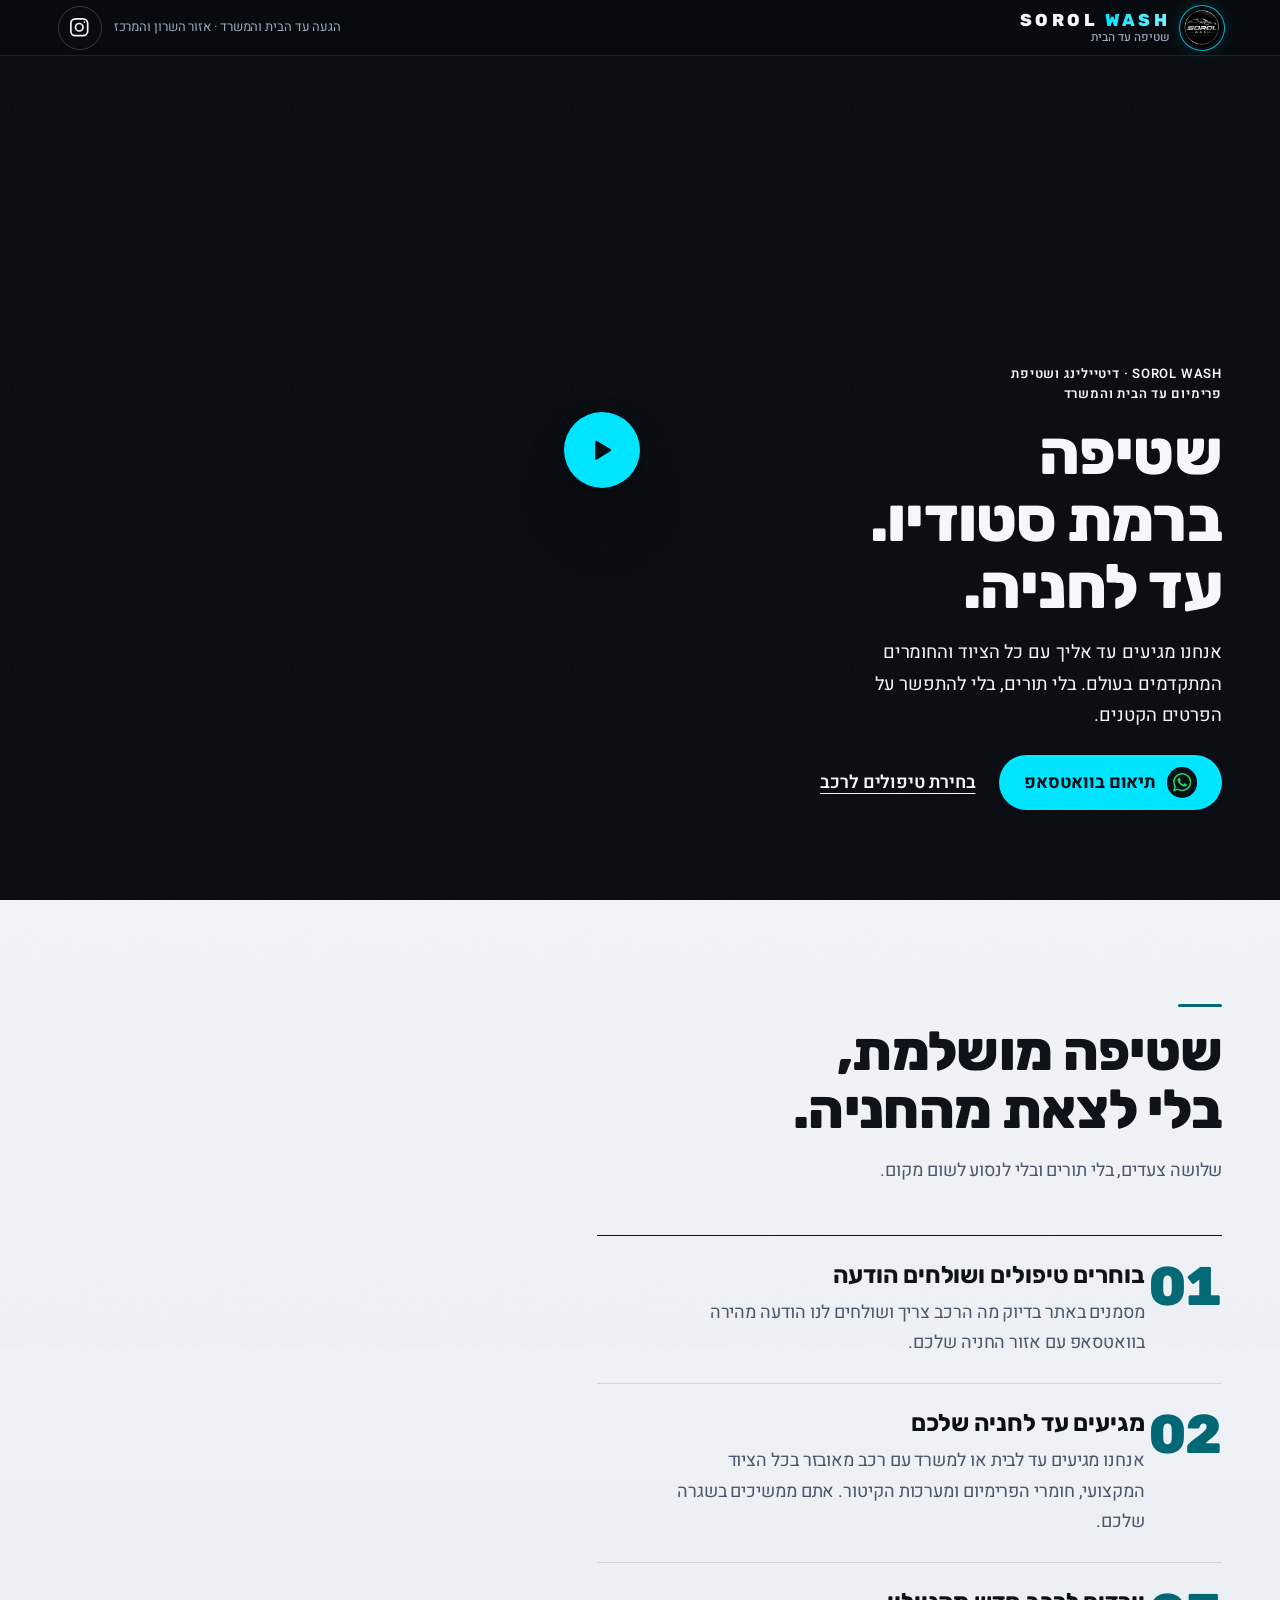
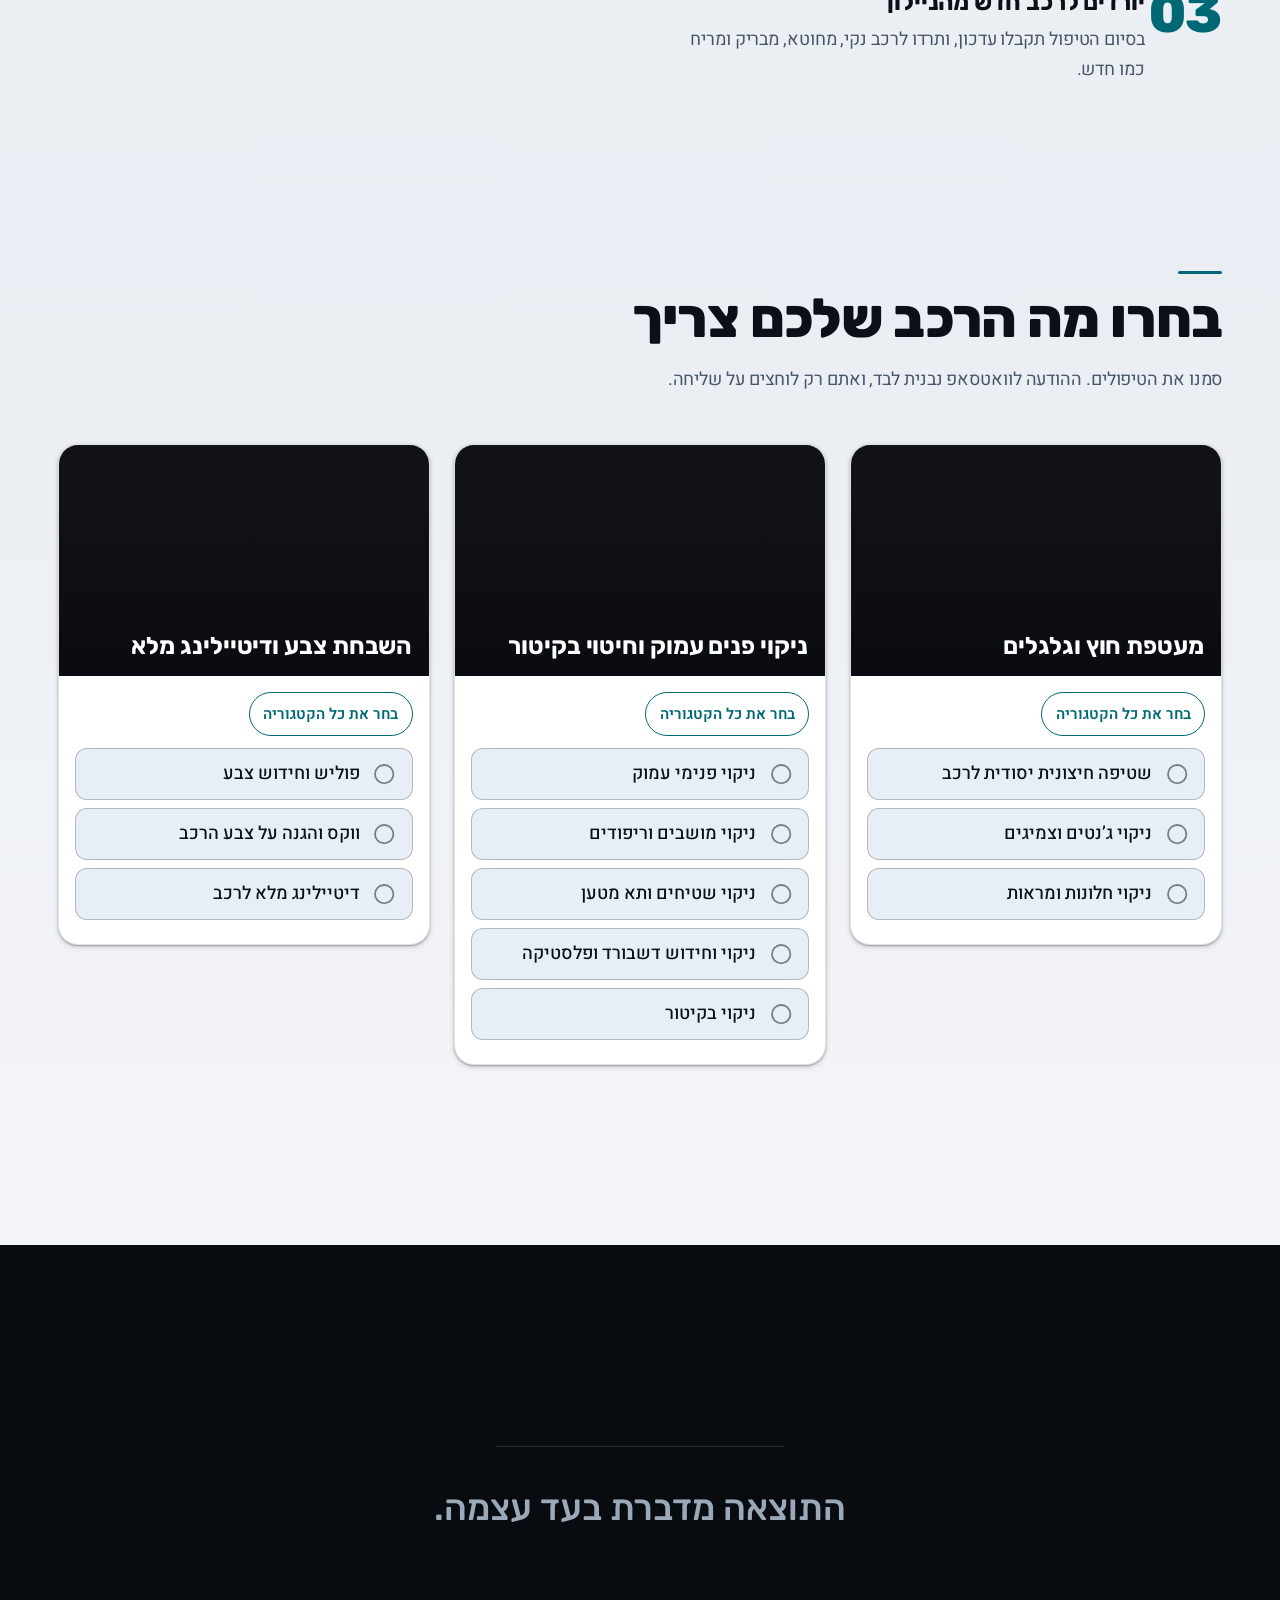
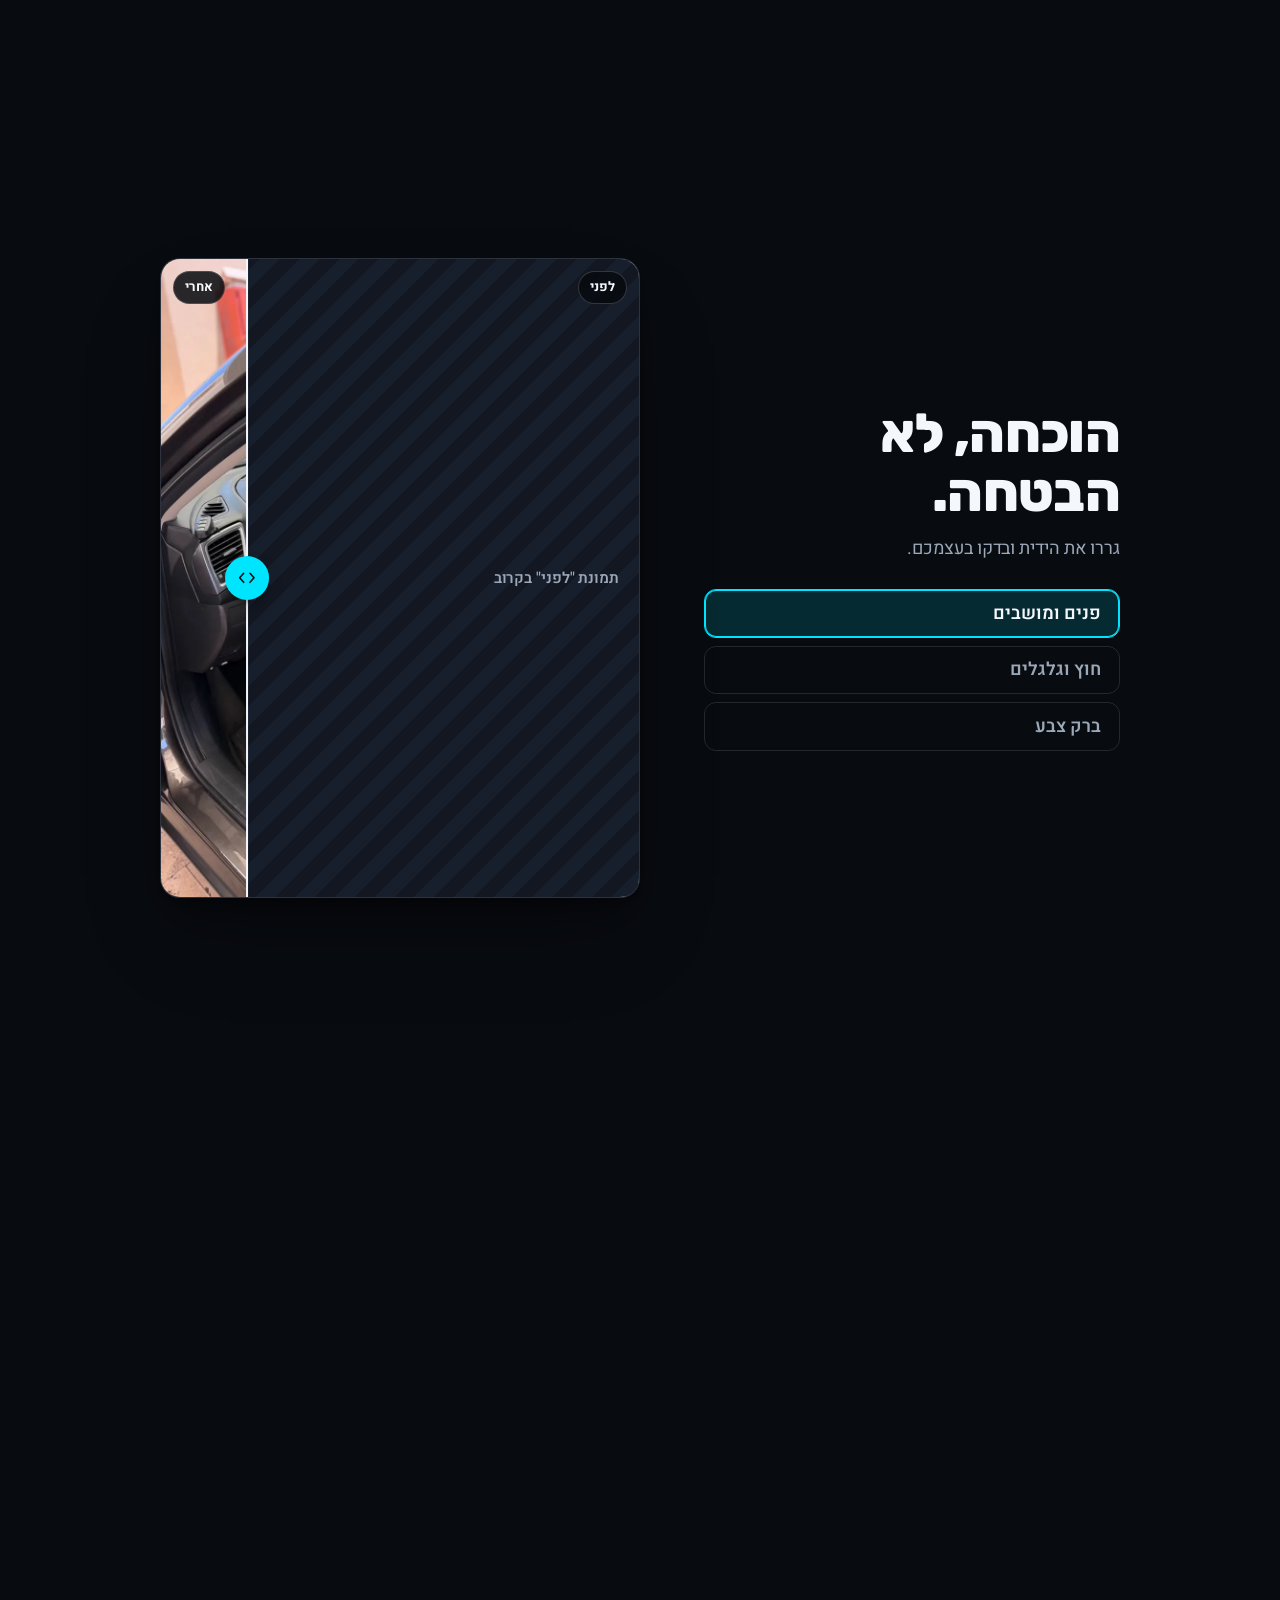
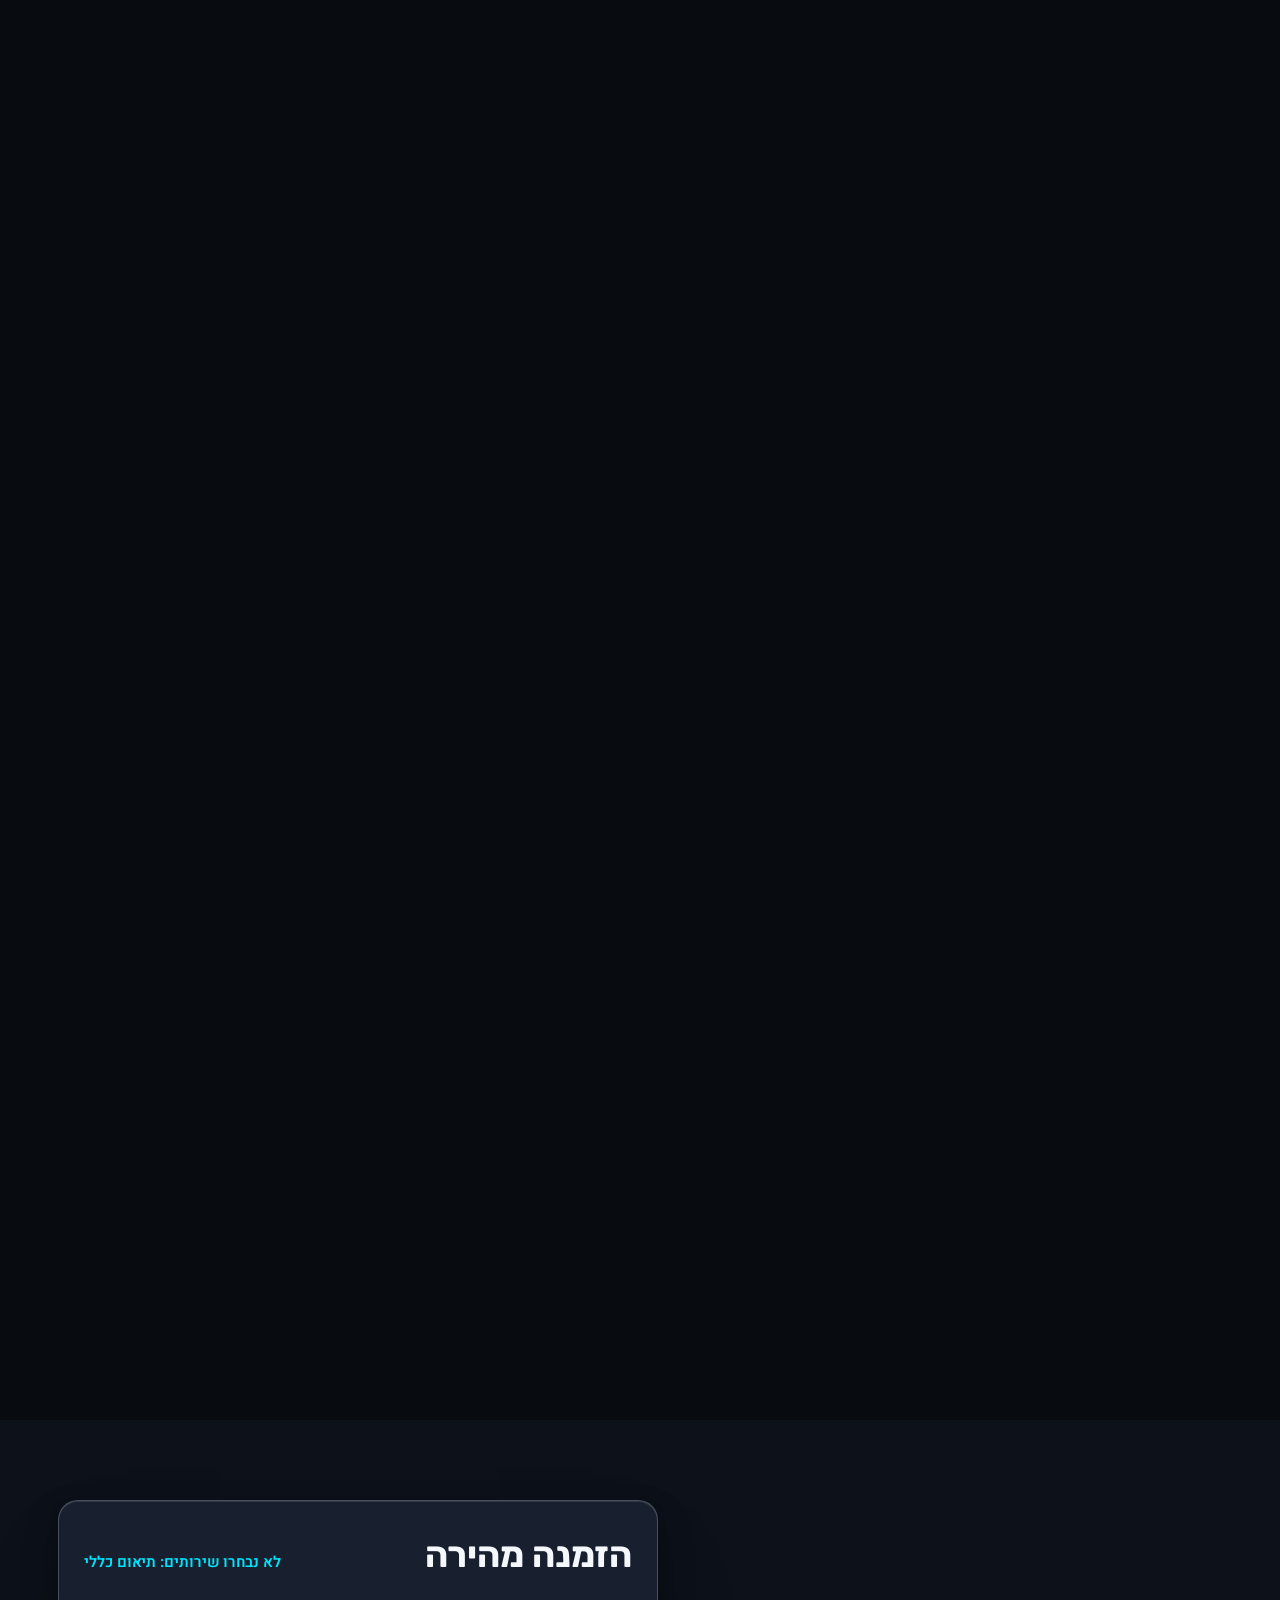
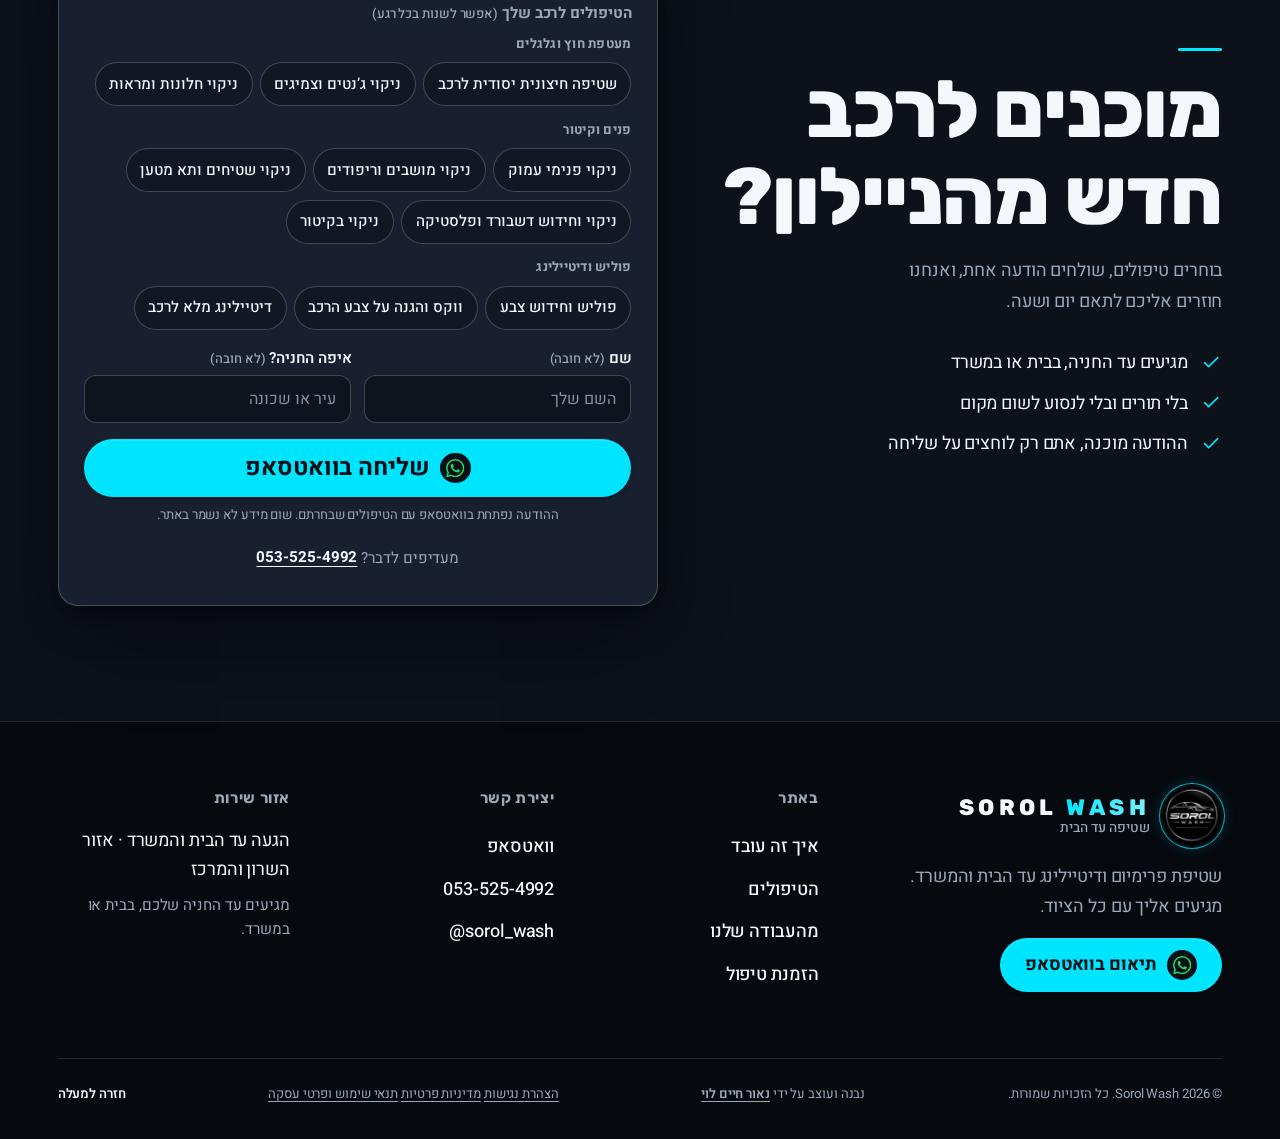
==== scrollcraft/builds/sorol-wash/index.html @ 7600b6fa "Footer credit: "נבנה ועוצב על ידי" with accessible LinkedIn label Co-Authored-By: Claude Haiku 5.5 <" ====
<!doctype html>
<html lang="he" dir="rtl">
<head>
<meta charset="utf-8">
<meta name="viewport" content="width=device-width, initial-scale=1, viewport-fit=cover">
<meta name="theme-color" content="#080B10">
<title>Sorol Wash | שטיפת פרימיום ודיטיילינג עד הבית והמשרד</title>
<meta name="description" content="Sorol Wash מגיעים עד החניה שלך עם כל הציוד המקצועי: שטיפה, ניקוי פנים, קיטור, פוליש ודיטיילינג מלא. בוחרים טיפולים ושולחים הודעה בוואטסאפ.">
<link rel="icon" href="assets/logo.webp" type="image/webp">
<link rel="preload" href="fonts/rubik-hebrew.woff2" as="font" type="font/woff2" crossorigin>
<link rel="preload" href="fonts/heebo-hebrew.woff2" as="font" type="font/woff2" crossorigin>
<link rel="preload" as="image" href="assets/hero-poster-portrait.webp?v=3" media="(orientation: portrait)" fetchpriority="high">
<link rel="preload" as="image" href="assets/hero-poster-landscape.webp?v=3" media="(orientation: landscape)" fetchpriority="high">
<link rel="stylesheet" href="fonts/fonts.css">
<link rel="stylesheet" href="scrollcraft.css">
<link rel="stylesheet" href="sorol.css">
</head>
<body>

<!-- icon sprite -->
<svg width="0" height="0" style="position:absolute" aria-hidden="true" focusable="false">
  <symbol id="i-wa" viewBox="0 0 24 24"><path d="M17.472 14.382c-.297-.149-1.758-.867-2.03-.967-.273-.099-.471-.148-.67.15-.197.297-.767.966-.94 1.164-.173.199-.347.223-.644.075-.297-.15-1.255-.463-2.39-1.475-.883-.788-1.48-1.761-1.653-2.059-.173-.297-.018-.458.13-.606.134-.133.298-.347.446-.52.149-.174.198-.298.298-.497.099-.198.05-.371-.025-.52-.075-.149-.669-1.612-.916-2.207-.242-.579-.487-.5-.669-.51-.173-.008-.371-.01-.57-.01-.198 0-.52.074-.792.372-.272.297-1.04 1.016-1.04 2.479 0 1.462 1.065 2.875 1.213 3.074.149.198 2.096 3.2 5.077 4.487.709.306 1.262.489 1.694.625.712.227 1.36.195 1.871.118.571-.085 1.758-.719 2.006-1.413.248-.694.248-1.289.173-1.413-.074-.124-.272-.198-.57-.347m-5.421 7.403h-.004a9.87 9.87 0 01-5.031-1.378l-.361-.214-3.741.982.998-3.648-.235-.374a9.86 9.86 0 01-1.51-5.26c.001-5.45 4.436-9.884 9.888-9.884 2.64 0 5.122 1.03 6.988 2.898a9.825 9.825 0 012.893 6.994c-.003 5.45-4.437 9.884-9.885 9.884m8.413-18.297A11.815 11.815 0 0012.05 0C5.495 0 .16 5.335.157 11.892c0 2.096.547 4.142 1.588 5.945L.057 24l6.305-1.654a11.882 11.882 0 005.683 1.448h.005c6.554 0 11.89-5.335 11.893-11.893a11.821 11.821 0 00-3.48-8.413Z"/></symbol>
  <symbol id="i-ig" viewBox="0 0 24 24"><rect x="3" y="3" width="18" height="18" rx="5"/><circle cx="12" cy="12" r="4"/><circle cx="17.5" cy="6.5" r="1" fill="currentColor" stroke="none"/></symbol>
  <symbol id="i-check" viewBox="0 0 24 24"><path d="M5 12.5l4.2 4.2L19 7"/></symbol>
  <symbol id="i-x" viewBox="0 0 20 20"><path d="M5 5l10 10M15 5L5 15"/></symbol>
  <symbol id="i-drag" viewBox="0 0 24 24"><path d="M8.5 7L4 12l4.5 5M15.5 7L20 12l-4.5 5"/></symbol>
</svg>

<a class="skip" href="#services">דילוג לבחירת טיפולים</a>
<div class="sc-grain" aria-hidden="true"></div>

<header class="site-bar">
  <a class="brand" href="#top" aria-label="Sorol Wash, לראש העמוד">
    <img src="assets/logo.webp" width="38" height="38" alt="">
    <span class="brand__text"><span class="brand__name">SOROL<b>WASH</b></span><span class="brand__tag">שטיפה עד הבית</span></span>
  </a>
  <div class="site-bar__end">
    <span class="site-bar__area" id="areaLabel">הגעה עד הבית והמשרד</span>
    <a class="icon-btn" data-ig href="https://instagram.com/sorol_wash" target="_blank" rel="noopener" aria-label="האינסטגרם של Sorol Wash">
      <svg class="ico ico--stroke" aria-hidden="true"><use href="#i-ig"/></svg>
    </a>
  </div>
</header>

<main id="top">

  <!-- ACT 1 · The Hydro-Wave hero: plays on entry, then holds on the lit headlights.
       Portrait screens get the native 9:16 clip, landscape screens the 16:9 clip. -->
  <section id="hero" class="hero" data-sc-act="flow" aria-label="Sorol Wash">
    <div class="hero-stage" id="heroStage" data-phase="intro">
      <picture>
        <source media="(orientation: portrait)" srcset="assets/hero-poster-portrait.webp?v=3">
        <img class="hero-poster" src="assets/hero-poster-landscape.webp?v=3" width="1920" height="1080" alt="" fetchpriority="high" decoding="async">
      </picture>
      <video class="hero-video" id="heroVideo" muted playsinline preload="auto" aria-hidden="true"
             data-src="assets/hero-landscape.mp4?v=3"
             data-src-portrait="assets/hero-portrait.mp4?v=3"></video>
      <div class="hero-scrim" aria-hidden="true"></div>
      <div class="hero-copy">
        <p class="kicker">SOROL WASH · דיטיילינג ושטיפת פרימיום עד הבית והמשרד</p>
        <h1 class="sc-display"><span class="hl">שטיפה</span> <span class="hl">ברמת סטודיו.</span> <span class="hl">עד לחניה.</span></h1>
        <p class="sc-body">אנחנו מגיעים עד אליך עם כל הציוד והחומרים המתקדמים בעולם. בלי תורים, בלי להתפשר על הפרטים הקטנים.</p>
        <div class="hero-actions">
          <a class="btn btn--primary" data-wa href="#" target="_blank" rel="noopener">
            <span class="wa" aria-hidden="true"><svg class="ico"><use href="#i-wa"/></svg></span>תיאום בוואטסאפ
          </a>
          <a class="link" href="#services">בחירת טיפולים לרכב</a>
        </div>
      </div>
      <button type="button" class="hero-play" id="heroPlay" hidden aria-label="הפעלת הסרטון">
        <svg viewBox="0 0 24 24" aria-hidden="true"><path d="M8 5.5v13a1 1 0 0 0 1.5.86l10.5-6.5a1 1 0 0 0 0-1.72L9.5 4.64A1 1 0 0 0 8 5.5Z"/></svg>
      </button>
      <button type="button" class="hero-pause" id="heroPause" hidden aria-label="עצירת הסרטון">
        <svg viewBox="0 0 24 24" aria-hidden="true"><rect x="6.5" y="5" width="3.6" height="14" rx="1"/><rect x="13.9" y="5" width="3.6" height="14" rx="1"/></svg>
      </button>
      <div class="hero-end" id="heroEnd">
        <a class="btn btn--primary" data-wa href="#" target="_blank" rel="noopener">
          <span class="wa" aria-hidden="true"><svg class="ico"><use href="#i-wa"/></svg></span>תיאום בוואטסאפ
        </a>
        <a class="link" href="#services">בחירת טיפולים לרכב</a>
      </div>
    </div>
  </section>

  <!-- ACT 2 · How it works: daylight, a real photo and a three-step timeline -->
  <section id="how" class="section--daylight" data-sc-act="flow">
    <div class="sc-wrap how__grid">
      <div class="how__text">
        <div class="act-head" data-sc-in>
          <h2 class="sc-display">שטיפה מושלמת, בלי לצאת מהחניה.</h2>
          <p class="sc-body">שלושה צעדים, בלי תורים ובלי לנסוע לשום מקום.</p>
        </div>
        <ol class="timeline" data-sc-in data-sc-stagger="80">
          <li class="tl">
            <span class="tl__n" aria-hidden="true">01</span>
            <div><h3>בוחרים טיפולים ושולחים הודעה</h3>
            <p>מסמנים באתר בדיוק מה הרכב צריך ושולחים לנו הודעה מהירה בוואטסאפ עם אזור החניה שלכם.</p></div>
          </li>
          <li class="tl">
            <span class="tl__n" aria-hidden="true">02</span>
            <div><h3>מגיעים עד לחניה שלכם</h3>
            <p>אנחנו מגיעים עד לבית או למשרד עם רכב מאובזר בכל הציוד המקצועי, חומרי הפרימיום ומערכות הקיטור. אתם ממשיכים בשגרה שלכם.</p></div>
          </li>
          <li class="tl">
            <span class="tl__n" aria-hidden="true">03</span>
            <div><h3>יורדים לרכב חדש מהניילון</h3>
            <p>בסיום הטיפול תקבלו עדכון, ותרדו לרכב נקי, מחוטא, מבריק ומריח כמו חדש.</p></div>
          </li>
        </ol>
      </div>
      <figure class="how__photo" data-sc-reveal="up" data-sc-reveal-at="0.08 0.42">
        <img src="assets/after-mercedes.webp" width="1000" height="1333" alt="רכב בחניה פרטית אחרי טיפול" loading="lazy" decoding="async">
      </figure>
    </div>
  </section>

  <!-- ACT 3 · The service menu: one photo-led card per category, uniform tappable rows -->
  <section id="services" class="section--daylight" data-sc-act="flow">
    <div class="sc-wrap">
      <div class="act-head" data-sc-in>
        <h2 class="sc-display">בחרו מה הרכב שלכם צריך</h2>
        <p class="sc-body">סמנו את הטיפולים. ההודעה לוואטסאפ נבנית לבד, ואתם רק לוחצים על שליחה.</p>
      </div>
      <div class="menu">
        <div class="cell" data-sc-in>
          <article class="mcard" data-cat="1">
            <header class="mcard__hero">
              <img src="assets/cat-01-exterior.webp?v=4" width="900" height="562" alt="" loading="lazy" decoding="async">
              <span class="card__count" data-count-cat="1" hidden></span>
              <h3>מעטפת חוץ וגלגלים</h3>
            </header>
            <div class="mcard__body">
              <button type="button" class="cat-toggle" data-cat-toggle="1" aria-pressed="false">בחר את כל הקטגוריה</button>
              <ul class="rows">
            <li><button type="button" class="pill pill--row" aria-pressed="false" data-id="1" data-cat="1"><svg class="tick" viewBox="0 0 20 20" aria-hidden="true"><circle cx="10" cy="10" r="8.2"/><path d="M6.2 10.4l2.6 2.6 5-5.4"/></svg><span>שטיפה חיצונית יסודית לרכב</span></button></li>
            <li><button type="button" class="pill pill--row" aria-pressed="false" data-id="2" data-cat="1"><svg class="tick" viewBox="0 0 20 20" aria-hidden="true"><circle cx="10" cy="10" r="8.2"/><path d="M6.2 10.4l2.6 2.6 5-5.4"/></svg><span>ניקוי ג’נטים וצמיגים</span></button></li>
            <li><button type="button" class="pill pill--row" aria-pressed="false" data-id="3" data-cat="1"><svg class="tick" viewBox="0 0 20 20" aria-hidden="true"><circle cx="10" cy="10" r="8.2"/><path d="M6.2 10.4l2.6 2.6 5-5.4"/></svg><span>ניקוי חלונות ומראות</span></button></li>
              </ul>
            </div>
          </article>
        </div>
        <div class="cell" data-sc-in>
          <article class="mcard" data-cat="2">
            <header class="mcard__hero">
              <img src="assets/cat-02-interior.webp?v=4" width="900" height="562" alt="" loading="lazy" decoding="async">
              <span class="card__count" data-count-cat="2" hidden></span>
              <h3>ניקוי פנים עמוק וחיטוי בקיטור</h3>
            </header>
            <div class="mcard__body">
              <button type="button" class="cat-toggle" data-cat-toggle="2" aria-pressed="false">בחר את כל הקטגוריה</button>
              <ul class="rows">
            <li><button type="button" class="pill pill--row" aria-pressed="false" data-id="4" data-cat="2"><svg class="tick" viewBox="0 0 20 20" aria-hidden="true"><circle cx="10" cy="10" r="8.2"/><path d="M6.2 10.4l2.6 2.6 5-5.4"/></svg><span>ניקוי פנימי עמוק</span></button></li>
            <li><button type="button" class="pill pill--row" aria-pressed="false" data-id="5" data-cat="2"><svg class="tick" viewBox="0 0 20 20" aria-hidden="true"><circle cx="10" cy="10" r="8.2"/><path d="M6.2 10.4l2.6 2.6 5-5.4"/></svg><span>ניקוי מושבים וריפודים</span></button></li>
            <li><button type="button" class="pill pill--row" aria-pressed="false" data-id="6" data-cat="2"><svg class="tick" viewBox="0 0 20 20" aria-hidden="true"><circle cx="10" cy="10" r="8.2"/><path d="M6.2 10.4l2.6 2.6 5-5.4"/></svg><span>ניקוי שטיחים ותא מטען</span></button></li>
            <li><button type="button" class="pill pill--row" aria-pressed="false" data-id="7" data-cat="2"><svg class="tick" viewBox="0 0 20 20" aria-hidden="true"><circle cx="10" cy="10" r="8.2"/><path d="M6.2 10.4l2.6 2.6 5-5.4"/></svg><span>ניקוי וחידוש דשבורד ופלסטיקה</span></button></li>
            <li><button type="button" class="pill pill--row" aria-pressed="false" data-id="8" data-cat="2"><svg class="tick" viewBox="0 0 20 20" aria-hidden="true"><circle cx="10" cy="10" r="8.2"/><path d="M6.2 10.4l2.6 2.6 5-5.4"/></svg><span>ניקוי בקיטור</span></button></li>
              </ul>
            </div>
          </article>
        </div>
        <div class="cell" data-sc-in>
          <article class="mcard" data-cat="3">
            <header class="mcard__hero">
              <img src="assets/cat-03-polish.webp?v=4" width="900" height="562" alt="" loading="lazy" decoding="async">
              <span class="card__count" data-count-cat="3" hidden></span>
              <h3>השבחת צבע ודיטיילינג מלא</h3>
            </header>
            <div class="mcard__body">
              <button type="button" class="cat-toggle" data-cat-toggle="3" aria-pressed="false">בחר את כל הקטגוריה</button>
              <ul class="rows">
            <li><button type="button" class="pill pill--row" aria-pressed="false" data-id="9" data-cat="3"><svg class="tick" viewBox="0 0 20 20" aria-hidden="true"><circle cx="10" cy="10" r="8.2"/><path d="M6.2 10.4l2.6 2.6 5-5.4"/></svg><span>פוליש וחידוש צבע</span></button></li>
            <li><button type="button" class="pill pill--row" aria-pressed="false" data-id="10" data-cat="3"><svg class="tick" viewBox="0 0 20 20" aria-hidden="true"><circle cx="10" cy="10" r="8.2"/><path d="M6.2 10.4l2.6 2.6 5-5.4"/></svg><span>ווקס והגנה על צבע הרכב</span></button></li>
            <li><button type="button" class="pill pill--row" aria-pressed="false" data-id="11" data-cat="3"><svg class="tick" viewBox="0 0 20 20" aria-hidden="true"><circle cx="10" cy="10" r="8.2"/><path d="M6.2 10.4l2.6 2.6 5-5.4"/></svg><span>דיטיילינג מלא לרכב</span></button></li>
              </ul>
            </div>
          </article>
        </div>
      </div>
    </div>
  </section>

  <!-- INTERLUDE · authored silence before the peak -->
  <section class="interlude section--night" aria-label="מעבר">
    <div data-sc-in>
      <hr class="sc-rule">
      <p>התוצאה מדברת בעד עצמה.</p>
    </div>
  </section>

  <!-- ACT 4 · THE PEAK: wipe, then rail (page-driven phases) -->
  <section id="peak" class="peak section--night" data-sc-act="pin" data-sc-span="3.2">
    <div data-sc-stage id="peakStage">

      <div class="peak__phase peak__phase--wipe" id="phaseWipe">
        <div class="ba">
          <div class="ba__copy">
            <h2 class="sc-display">הוכחה, לא הבטחה.</h2>
            <p class="sc-body">גררו את הידית ובדקו בעצמכם.</p>
            <div class="tabs" role="tablist" aria-label="סוג טיפול">
              <button type="button" role="tab" class="tab" id="tab-0" aria-selected="true" aria-controls="baFrame" data-ba="0">פנים ומושבים</button>
              <button type="button" role="tab" class="tab" id="tab-1" aria-selected="false" aria-controls="baFrame" tabindex="-1" data-ba="1">חוץ וגלגלים</button>
              <button type="button" role="tab" class="tab" id="tab-2" aria-selected="false" aria-controls="baFrame" tabindex="-1" data-ba="2">ברק צבע</button>
            </div>
          </div>

          <div class="ba-frame" id="baFrame" role="tabpanel" aria-label="השוואת לפני ואחרי">
            <img id="baAfter" src="assets/after-interior.webp" width="1000" height="1333" alt="פנים הרכב אחרי הטיפול">
            <div class="ba-before" id="baBefore">
              <img id="baBeforeImg" src="" width="1000" height="1333" alt="" hidden>
              <div class="ba-ph" id="baPh">תמונת "לפני" בקרוב</div>
            </div>
            <span class="badge badge--before">לפני</span>
            <span class="badge badge--after">אחרי</span>
            <button type="button" class="ba-handle" id="baHandle" role="slider" aria-label="הזזת קו ההשוואה"
                    aria-valuemin="0" aria-valuemax="100" aria-valuenow="50">
              <span class="ba-knob"><svg class="ico ico--stroke" aria-hidden="true"><use href="#i-drag"/></svg></span>
            </button>
          </div>
        </div>
      </div>

      <div class="peak__phase peak__phase--rail" id="phaseRail">
        <div class="rail-viewport" id="railViewport">
          <div class="rail" id="rail">
            <div class="rail__lead">
              <h2 class="sc-display">מהעבודה שלנו</h2>
              <p class="sc-body">קטעים ותמונות מהחניה של הלקוחות.</p>
            </div>
            <figure class="reel">
              <video id="reelVideo" muted loop playsinline preload="none" poster="assets/reel-01-poster.webp" data-src="assets/reel-01.mp4?v=3" aria-label="סרטון קצר: סיבוב סביב רכב אחרי טיפול"></video>
              <figcaption>סיבוב סביב הרכב</figcaption>
            </figure>
            <figure class="reel reel--photo">
              <img src="assets/after-interior.webp" width="1000" height="1333" alt="פנים רכב נקי עם מושבי עור בהירים" loading="lazy">
              <figcaption>פנים ומושבים</figcaption>
            </figure>
            <figure class="reel reel--photo">
              <img src="assets/after-mercedes2.webp" width="1000" height="1333" alt="מרצדס אפורה מט עם גלגלים שחורים אחרי טיפול" loading="lazy">
              <figcaption>חוץ וגלגלים</figcaption>
            </figure>
            <figure class="reel reel--photo">
              <img src="assets/after-mercedes.webp" width="1000" height="1333" alt="מרצדס צהובה מבריקה בחניה" loading="lazy">
              <figcaption>ברק צבע</figcaption>
            </figure>
            <a class="reel reel--ig" data-ig href="https://instagram.com/sorol_wash" target="_blank" rel="noopener">
              <svg class="ico ico--stroke" aria-hidden="true"><use href="#i-ig"/></svg>
              <strong dir="ltr" data-ig-handle>@sorol_wash</strong>
              <span>לעוד תמונות וסרטונים באינסטגרם</span>
            </a>
          </div>
        </div>
      </div>

    </div>
  </section>

  <!-- ACT 5 · The resolved close: a booking form that writes the WhatsApp message -->
  <section id="close" class="close section--night" data-sc-act="flow">
    <div class="sc-wrap close__grid">
      <div class="close__intro" data-sc-in>
        <h2 class="sc-display">מוכנים לרכב חדש מהניילון?</h2>
        <p class="sc-body">בוחרים טיפולים, שולחים הודעה אחת, ואנחנו חוזרים אליכם לתאם יום ושעה.</p>
        <ul class="perks">
          <li><svg class="ico ico--stroke" aria-hidden="true"><use href="#i-check"/></svg>מגיעים עד החניה, בבית או במשרד</li>
          <li><svg class="ico ico--stroke" aria-hidden="true"><use href="#i-check"/></svg>בלי תורים ובלי לנסוע לשום מקום</li>
          <li><svg class="ico ico--stroke" aria-hidden="true"><use href="#i-check"/></svg>ההודעה מוכנה, אתם רק לוחצים על שליחה</li>
        </ul>
      </div>

      <div data-sc-in>
        <form class="book" id="plate" novalidate aria-labelledby="bookTitle">
          <div class="book__head">
            <h3 class="book__title" id="bookTitle">הזמנה מהירה</h3>
            <span class="book__count" id="plateCount" aria-live="polite">לא נבחרו שירותים: תיאום כללי</span>
          </div>

          <fieldset class="book__block">
            <legend>הטיפולים לרכב שלך <span class="book__opt">(אפשר לשנות בכל רגע)</span></legend>
            <div class="chips" id="chips" role="group" aria-label="בחירת טיפולים"></div>
          </fieldset>

          <div class="fields">
            <div class="field">
              <label for="f-name">שם <span class="book__opt">(לא חובה)</span></label>
              <input id="f-name" name="name" type="text" autocomplete="name" enterkeyhint="next" placeholder="השם שלך" maxlength="60">
            </div>
            <div class="field">
              <label for="f-area">איפה החניה? <span class="book__opt">(לא חובה)</span></label>
              <input id="f-area" name="area" type="text" autocomplete="address-level2" enterkeyhint="done" placeholder="עיר או שכונה" maxlength="80">
            </div>
          </div>

          <div class="book__actions">
            <a class="btn btn--primary btn--block btn--lg" data-wa href="#" target="_blank" rel="noopener">
              <span class="wa" aria-hidden="true"><svg class="ico"><use href="#i-wa"/></svg></span>שליחה בוואטסאפ
            </a>
            <p class="book__note">ההודעה נפתחת בוואטסאפ עם הטיפולים שבחרתם. שום מידע לא נשמר באתר.</p>
            <p class="book__call">מעדיפים לדבר? <a data-phone href="tel:0535254992">053-525-4992</a></p>
          </div>
        </form>
      </div>
    </div>
  </section>

</main>

<footer class="site-foot">
  <div class="sc-wrap">
    <div class="foot__top">
      <div class="foot__brand">
        <a class="brand brand--lg" href="#top" aria-label="Sorol Wash, לראש העמוד">
          <img src="assets/logo.webp" width="56" height="56" alt="" loading="lazy" decoding="async">
          <span class="brand__text"><span class="brand__name">SOROL<b>WASH</b></span><span class="brand__tag">שטיפה עד הבית</span></span>
        </a>
        <p>שטיפת פרימיום ודיטיילינג עד הבית והמשרד. מגיעים אליך עם כל הציוד.</p>
        <a class="btn btn--primary" data-wa href="#" target="_blank" rel="noopener">
          <span class="wa" aria-hidden="true"><svg class="ico"><use href="#i-wa"/></svg></span>תיאום בוואטסאפ
        </a>
      </div>

      <nav class="foot__col" aria-label="ניווט באתר">
        <h3>באתר</h3>
        <ul>
          <li><a href="#how">איך זה עובד</a></li>
          <li><a href="#services">הטיפולים</a></li>
          <li><a href="#peak">מהעבודה שלנו</a></li>
          <li><a href="#close">הזמנת טיפול</a></li>
        </ul>
      </nav>

      <div class="foot__col">
        <h3>יצירת קשר</h3>
        <ul>
          <li><a data-wa href="#" target="_blank" rel="noopener">וואטסאפ</a></li>
          <li><a data-phone href="tel:0535254992">053-525-4992</a></li>
          <li><a data-ig href="https://instagram.com/sorol_wash" target="_blank" rel="noopener"><span dir="ltr" data-ig-handle>@sorol_wash</span></a></li>
        </ul>
      </div>

      <div class="foot__col">
        <h3>אזור שירות</h3>
        <p id="footArea">הגעה עד הבית והמשרד</p>
        <p class="foot__soft">מגיעים עד החניה שלכם, בבית או במשרד.</p>
      </div>
    </div>

    <div class="foot__bottom">
      <span>© 2026 Sorol Wash. כל הזכויות שמורות.</span>
      <span class="foot__credit">נבנה ועוצב על ידי <a href="https://www.linkedin.com/in/naor-haim-levi-996952215/" target="_blank" rel="noopener" aria-label="נאור חיים לוי, פרופיל לינקדאין (נפתח בלשונית חדשה)">נאור חיים לוי</a></span>
      <nav class="foot__legal" aria-label="מסמכים משפטיים">
        <a href="accessibility.html">הצהרת נגישות</a>
        <a href="privacy.html">מדיניות פרטיות</a>
        <a href="terms.html">תנאי שימוש ופרטי עסקה</a>
      </nav>
      <a class="foot__up" href="#top">חזרה למעלה</a>
    </div>
  </div>
</footer>

<!-- The Detailing Docket: hidden in act 1 and act 5 -->
<aside class="docket" id="docket" aria-label="סיכום הטיפולים ושליחה בוואטסאפ">
  <div>
    <p class="docket__count" id="docketCount" aria-live="polite">לא נבחרו שירותים ספציפיים: תיאום כללי</p>
    <p class="docket__hint">ההודעה נשלחת עם הטיפולים שסימנתם</p>
  </div>
  <a class="btn btn--primary" id="docketCta" data-wa href="#" target="_blank" rel="noopener">
    <span class="wa" aria-hidden="true"><svg class="ico"><use href="#i-wa"/></svg></span>תיאום בוואטסאפ
  </a>
</aside>

<script src="scrollcraft.js"></script>
<script>ScrollCraft.mount(document.body);</script>
<script src="sorol.js"></script>
</body>
</html>
---- scrollcraft/builds/sorol-wash/fonts/fonts.css ----
/* self-hosted: Heebo + Rubik (SIL OFL), Hebrew and Latin subsets */
@font-face { font-family: 'Heebo'; font-style: normal; font-weight: 400 700; font-display: swap; src: url('heebo-hebrew.woff2') format('woff2'); unicode-range: U+0307-0308, U+0590-05FF, U+200C-2010, U+20AA, U+25CC, U+FB1D-FB4F; }
@font-face { font-family: 'Heebo'; font-style: normal; font-weight: 400 700; font-display: swap; src: url('heebo-latin.woff2') format('woff2'); unicode-range: U+0000-00FF, U+0131, U+0152-0153, U+02BB-02BC, U+02C6, U+02DA, U+02DC, U+0304, U+0308, U+0329, U+2000-206F, U+20AC, U+2122, U+2191, U+2193, U+2212, U+2215, U+FEFF, U+FFFD; }
@font-face { font-family: 'Rubik'; font-style: normal; font-weight: 500 800; font-display: swap; src: url('rubik-hebrew.woff2') format('woff2'); unicode-range: U+0307-0308, U+0590-05FF, U+200C-2010, U+20AA, U+25CC, U+FB1D-FB4F; }
@font-face { font-family: 'Rubik'; font-style: normal; font-weight: 500 800; font-display: swap; src: url('rubik-latin.woff2') format('woff2'); unicode-range: U+0000-00FF, U+0131, U+0152-0153, U+02BB-02BC, U+02C6, U+02DA, U+02DC, U+0304, U+0308, U+0329, U+2000-206F, U+20AC, U+2122, U+2191, U+2193, U+2212, U+2215, U+FEFF, U+FFFD; }
---- scrollcraft/builds/sorol-wash/scrollcraft.css ----
/* ============================================================================
   scrollcraft.css: the taste floor
   ----------------------------------------------------------------------------
   Two layers, and the split matters:

     TOKENS   what you override per brand. Colour roles, the type ramp, the
              spacing scale, elevation, motion. A brand is ~12 values.
     DEVICES  what the engine drives. Do not restyle these to taste; they are
              the mechanism. Style your own markup instead.

   Nothing here draws a "component". There are no card, badge, or pill classes,
   because a stylesheet that ships those is how every page built on it ends up
   with the same shapes. You get a floor and a vocabulary; the composition is
   yours.
   ========================================================================== */

/* ---------------------------------------------------------------- tokens -- */
:root {
  /* --- colour roles. Override these six and the page is rebranded. -------- */
  --sc-canvas:      #08090b;   /* the page ground. Drift interpolates this.   */
  --sc-surface:     #101217;   /* anything raised off the ground             */
  --sc-ink:         #f4f2ef;   /* primary text                               */
  --sc-ink-soft:    #9a9ba1;   /* secondary text. Tinted, never flat gray.   */
  --sc-accent:      #d8ff3e;   /* ONE accent. It owns a region, not confetti. */
  --sc-accent-ink:  #08090b;   /* text that sits on the accent               */

  --sc-hairline:    color-mix(in oklab, var(--sc-ink) 12%, transparent);
  --sc-hairline-strong: color-mix(in oklab, var(--sc-ink) 22%, transparent);

  /* --- type. Two families max. Display carries voice, text carries prose. - */
  --sc-font-display: "Instrument Sans", "Geist", system-ui, sans-serif;
  --sc-font-text:    "Geist", system-ui, sans-serif;
  --sc-font-mono:    "Geist Mono", ui-monospace, monospace;

  /* Fluid ramp. Tracking tightens as size grows because a face set at 6rem
     with 0 tracking reads loose; this is optical correction, not decoration. */
  --sc-t-xs:   clamp(0.75rem, 0.72rem + 0.15vw, 0.82rem);
  --sc-t-sm:   clamp(0.875rem, 0.84rem + 0.18vw, 0.95rem);
  --sc-t-base: clamp(1rem, 0.96rem + 0.22vw, 1.125rem);
  --sc-t-lg:   clamp(1.2rem, 1.1rem + 0.5vw, 1.5rem);
  --sc-t-xl:   clamp(1.6rem, 1.35rem + 1.2vw, 2.25rem);
  --sc-t-2xl:  clamp(2.1rem, 1.6rem + 2.4vw, 3.4rem);
  --sc-t-3xl:  clamp(2.8rem, 1.9rem + 4.2vw, 5rem);
  --sc-t-4xl:  clamp(3.4rem, 1.9rem + 6.6vw, 7.5rem);

  --sc-track-tight:  -0.035em;
  --sc-track-snug:   -0.02em;
  --sc-track-normal: -0.005em;
  --sc-track-wide:    0.08em;

  --sc-leading-none: 0.94;
  --sc-leading-tight: 1.06;
  --sc-leading-body: 1.62;

  --sc-measure: 62ch;

  /* --- space. 4px base: the useful middle steps an 8-only scale misses. --- */
  --sc-1: 0.25rem;  --sc-2: 0.5rem;   --sc-3: 0.75rem;  --sc-4: 1rem;
  --sc-5: 1.5rem;   --sc-6: 2rem;     --sc-7: 3rem;     --sc-8: 4rem;
  --sc-9: 6rem;     --sc-10: 8rem;    --sc-11: 12rem;

  /* Section rhythm is fluid so a phone doesn't inherit desktop air. */
  --sc-section: clamp(4.5rem, 9vw, 11rem);
  --sc-gutter:  clamp(1.25rem, 5vw, 5.5rem);
  --sc-maxw:    82rem;

  /* --- radius. Pick one scale for the page and hold it. ------------------- */
  --sc-r-sm: 6px;  --sc-r-md: 12px;  --sc-r-lg: 20px;  --sc-r-pill: 999px;

  /* --- elevation. Every shadow has an offset AND a soft blur, and is tinted
         to the canvas hue. A zero-offset coloured halo is decoration, not
         depth, so there isn't one here. ---------------------------------- */
  --sc-shadow-color: 220 40% 2%;
  --sc-e1: 0 1px 2px hsl(var(--sc-shadow-color) / 0.28),
           0 2px 6px -1px hsl(var(--sc-shadow-color) / 0.20);
  --sc-e2: 0 2px 4px hsl(var(--sc-shadow-color) / 0.24),
           0 8px 18px -4px hsl(var(--sc-shadow-color) / 0.30);
  --sc-e3: 0 4px 8px hsl(var(--sc-shadow-color) / 0.22),
           0 18px 40px -8px hsl(var(--sc-shadow-color) / 0.38),
           0 48px 90px -24px hsl(var(--sc-shadow-color) / 0.30);

  /* Edge light: a 1px top highlight sells a raised surface better than any
     amount of blur, because real raised things catch light on their lip. */
  --sc-edge: inset 0 1px 0 color-mix(in oklab, var(--sc-ink) 10%, transparent);

  /* --- motion. Built-in CSS easings are too weak for UI. ------------------ */
  --sc-ease-out:    cubic-bezier(0.23, 1, 0.32, 1);
  --sc-ease-in-out: cubic-bezier(0.77, 0, 0.175, 1);
  --sc-ease-drawer: cubic-bezier(0.32, 0.72, 0, 1);
  --sc-d-fast: 160ms;  --sc-d-base: 240ms;  --sc-d-slow: 420ms;

  --sc-z-stage: 1; --sc-z-copy: 20; --sc-z-chrome: 60;
}

/* --------------------------------------------------------------- reset -- */
*, *::before, *::after { box-sizing: border-box; }
html { -webkit-text-size-adjust: 100%; scroll-behavior: smooth; }
@media (prefers-reduced-motion: reduce) { html { scroll-behavior: auto; } }

body {
  margin: 0;
  background: var(--sc-canvas);
  color: var(--sc-ink);
  font-family: var(--sc-font-text);
  font-size: var(--sc-t-base);
  line-height: var(--sc-leading-body);
  letter-spacing: var(--sc-track-normal);
  -webkit-font-smoothing: antialiased;
  text-rendering: optimizeLegibility;
  font-synthesis-weight: none;
  overflow-x: clip;
}
img, video, canvas, svg { display: block; max-width: 100%; }
button, input, select, textarea { font: inherit; color: inherit; }

/* ------------------------------------------------- the browser surfaces --
   The parts you did not draw still carry the design. Selection, caret, focus
   ring, scrollbar and tabular numerals all ship with defaults that belong to no
   design system. Theming them is the cheapest signal that a page was built
   rather than assembled, and it is the step that gets skipped most reliably. */
::selection { background: var(--sc-accent); color: var(--sc-accent-ink); }
:root { caret-color: var(--sc-accent); accent-color: var(--sc-accent); }
:focus-visible {
  outline: 2px solid var(--sc-accent);
  outline-offset: 3px;
  border-radius: var(--sc-r-sm);
}
:where(a) { color: inherit; text-decoration-thickness: 1px; text-underline-offset: 0.22em; }
@supports (scrollbar-color: auto) {
  html { scrollbar-color: color-mix(in oklab, var(--sc-ink) 26%, transparent) transparent; scrollbar-width: thin; }
}
:where(table, .sc-nums, [data-sc-count]) { font-variant-numeric: tabular-nums; }

/* ----------------------------------------------------------- typography -- */
.sc-display {
  font-family: var(--sc-font-display);
  font-weight: 500;
  line-height: var(--sc-leading-none);
  letter-spacing: var(--sc-track-tight);
  text-wrap: balance;
  margin: 0;
}
.sc-display--xl { font-size: var(--sc-t-4xl); }
.sc-display--lg { font-size: var(--sc-t-3xl); }
.sc-display--md { font-size: var(--sc-t-2xl); letter-spacing: var(--sc-track-snug); }
.sc-lede {
  font-size: var(--sc-t-lg);
  line-height: 1.44;
  letter-spacing: var(--sc-track-snug);
  color: var(--sc-ink);
  max-width: 46ch;
  text-wrap: pretty;
  margin: 0;
}
.sc-body { max-width: var(--sc-measure); color: var(--sc-ink-soft); text-wrap: pretty; margin: 0; }
.sc-label {
  font-family: var(--sc-font-mono);
  font-size: var(--sc-t-xs);
  letter-spacing: var(--sc-track-wide);
  text-transform: uppercase;
  color: var(--sc-ink-soft);
}

/* ---------------------------------------------------------------- layout -- */
.sc-wrap { width: 100%; max-width: var(--sc-maxw); margin-inline: auto; padding-inline: var(--sc-gutter); }
.sc-section { padding-block: var(--sc-section); }
/* More space above a heading than below it: the gap belongs to the boundary,
   not to the pair. */
.sc-stack > * + * { margin-top: var(--sc-4); }
.sc-stack > :is(h1,h2,h3) { margin-top: var(--sc-7); }
.sc-stack > :is(h1,h2,h3):first-child { margin-top: 0; }
.sc-rule { height: 1px; border: 0; background: var(--sc-hairline); margin: 0; }

/* =============================================================== DEVICES ==
   Driven by the engine. Restyle your own markup, not these.                */

.sc-act--pinned { position: relative; }
.sc-stage {
  position: sticky; top: 0;
  height: 100vh; height: 100svh;
  overflow: clip;
  z-index: var(--sc-z-stage);
}

/* scrub / sequence media */
.sc-stage :is(video[data-sc-scrub], canvas[data-sc-sequence], .sc-stage__poster) {
  position: absolute; inset: 0;
  width: 100%; height: 100%;
  object-fit: cover;
}
video[data-sc-scrub] { opacity: 0; transition: opacity 380ms var(--sc-ease-out); }
.sc-has-clip video[data-sc-scrub] { opacity: 1; }
/* The poster is a live frame-holder, not a placeholder: it stays up until a
   real video frame has painted, which is what stops the blank-stage flash. */
.sc-stage__poster { z-index: 0; transition: opacity 380ms var(--sc-ease-out); }
.sc-has-clip .sc-stage__poster { opacity: 0; }

/* A scrim only where text sits. A full-frame darkening layer flattens the
   image everywhere to fix contrast in one corner. */
.sc-scrim {
  position: absolute; inset: 0; pointer-events: none; z-index: 1;
  background: linear-gradient(
    var(--sc-scrim-angle, 180deg),
    color-mix(in oklab, var(--sc-canvas) var(--sc-scrim-a, 78%), transparent) 0%,
    color-mix(in oklab, var(--sc-canvas) 30%, transparent) 42%,
    transparent 68%);
}
/* Point the scrim at the copy. A scrim gradient that darkens the top while the
   copy sits at the bottom fixes contrast nowhere and flattens the image
   everywhere, which is the most common way text-over-video goes wrong. */
.sc-scrim--bottom { --sc-scrim-angle: 0deg; }
.sc-scrim--left   { --sc-scrim-angle: 90deg; }
.sc-scrim--right  { --sc-scrim-angle: 270deg; }

/* Corner scrims, for copy anchored to a corner. An edge gradient has to darken
   a whole band across the frame to cover one corner; a corner gradient puts the
   density where the text is and leaves the rest of the image alone. Pair with
   .sc-copy--lead / .sc-copy--trail. */
.sc-scrim--lead {
  background: linear-gradient(to top right,
    color-mix(in oklab, var(--sc-canvas) 94%, transparent) 0%,
    color-mix(in oklab, var(--sc-canvas) 72%, transparent) 30%,
    color-mix(in oklab, var(--sc-canvas) 30%, transparent) 52%,
    transparent 72%);
}
.sc-scrim--trail {
  background: linear-gradient(to top left,
    color-mix(in oklab, var(--sc-canvas) 94%, transparent) 0%,
    color-mix(in oklab, var(--sc-canvas) 72%, transparent) 30%,
    color-mix(in oklab, var(--sc-canvas) 30%, transparent) 52%,
    transparent 72%);
}
/* A band across the bottom, for copy that spans the full width of the frame.
   That is what both corner anchors become below 860px, and it is also the right
   shape whenever the copy block is wider than a corner. */
.sc-scrim--band {
  background: linear-gradient(to top,
    color-mix(in oklab, var(--sc-canvas) 94%, transparent) 0%,
    color-mix(in oklab, var(--sc-canvas) 74%, transparent) 22%,
    color-mix(in oklab, var(--sc-canvas) 30%, transparent) 42%,
    transparent 58%);
}
.sc-scrim--vignette {
  background: radial-gradient(120% 90% at 50% 45%, transparent 40%,
              color-mix(in oklab, var(--sc-canvas) 70%, transparent) 100%);
}

/* copy over a stage.
   max-width is in rem, never ch. A `ch` on this container resolves against the
   CONTAINER's font-size (body size), not the display size of the heading inside
   it, so `max-width: 20ch` here silently produces a ~180px column and wraps a
   hero headline to six lines. Set a ch measure on the text element itself. */
.sc-copy {
  position: absolute; z-index: var(--sc-z-copy);
  inset-inline: var(--sc-gutter);
  max-width: min(46rem, 76vw);
  will-change: opacity, transform;
}
.sc-copy--lead   { left: var(--sc-gutter); bottom: clamp(3rem, 12vh, 9rem); }
/* inset-inline FIRST. It is the shorthand for left+right, so declaring it after
   `left: 50%` resets left to auto and the block drifts off the left edge. */
.sc-copy--center { inset-inline: auto; left: 50%; top: 50%; translate: -50% -50%; text-align: center; }
.sc-copy--trail  { inset-inline: auto; right: var(--sc-gutter); bottom: clamp(3rem, 12vh, 9rem); text-align: right; }

/* cue defaults: the engine writes opacity/transform inline, these are the
   pre-paint state so nothing flashes before the first read() */
[data-sc-cue] { opacity: 0; will-change: opacity, transform; }
.sc-ready [data-sc-cue] { transition: none; }

/* kinetic split */
.sc-split { display: inline-block; overflow: hidden; vertical-align: top; }
/* Descenders live below the baseline; a line mask clipped to the line box eats
   the tails off g, y, p, j. The padding buys them room back. */
.sc-split--line { display: block; padding-bottom: 0.14em; margin-bottom: -0.14em; }
.sc-split__i { display: inline-block; will-change: transform, opacity; }
.sc-is-split { opacity: 1 !important; }

/* horizontal rail */
[data-sc-pan] { display: flex; will-change: transform; }

/* reveal + parallax */
[data-sc-reveal] { will-change: clip-path; }
[data-sc-parallax] { will-change: transform; }

/* flow reveal (fires once) */
[data-sc-in], [data-sc-stagger] > * {
  opacity: 0;
  transform: translate3d(0, 14px, 0);
  transition: opacity 620ms var(--sc-ease-out), transform 620ms var(--sc-ease-out);
}
[data-sc-in].sc-in, [data-sc-stagger] > .sc-in { opacity: 1; transform: none; }

/* pointer devices */
[data-sc-tilt] { transform-style: preserve-3d; will-change: transform; }
[data-sc-magnet] { will-change: transform; }
/* isolation always; position only if nothing more specific already set it.
   Written with :where() (zero specificity) on purpose: a plain `position:
   relative` here has the same weight as `.sc-stage` and, being later in the
   file, silently wins. A stage carrying both attributes then stops being
   sticky and the whole act scrolls away instead of pinning. */
[data-sc-spotlight] { isolation: isolate; }
:where([data-sc-spotlight]) { position: relative; }
[data-sc-spotlight]::after {
  content: ""; position: absolute; inset: 0; pointer-events: none; z-index: 2;
  background: radial-gradient(
    28rem 28rem at calc(var(--sc-mx, 0.5) * 100%) calc(var(--sc-my, 0.5) * 100%),
    color-mix(in oklab, var(--sc-accent) 16%, transparent), transparent 70%);
  opacity: 0; transition: opacity var(--sc-d-slow) var(--sc-ease-out);
}
[data-sc-spotlight]:hover::after { opacity: 1; }

/* =========================================================== WORLDFLIGHT ==
   One fixed stage for the whole page. The only thing in document flow is the
   spacer, and it is empty. If you find yourself adding a section here, you want
   act mode instead: the moment a real block scrolls past the fixed stage, the
   page has a seam again and the whole point is gone.                        */

[data-sc-mode="worldflight"] { position: relative; }

.sc-world {
  position: fixed; inset: 0;
  overflow: clip;
  z-index: var(--sc-z-stage);
  background: var(--sc-canvas);
}

/* Every leg is mounted for the life of the page and stacked in the same box.
   The engine owns opacity, visibility and z-index here; do not set them. */
.sc-world__seg {
  position: absolute; inset: 0;
  opacity: 0;
  will-change: opacity;
}
.sc-world__seg > :is(video, img, canvas) {
  position: absolute; inset: 0;
  width: 100%; height: 100%;
  object-fit: cover;
}
/* The poster is the frame-holder AND the first camera move: the engine pushes
   it in slowly until a real decoded frame is available to replace it. */
.sc-world__poster {
  z-index: 0;
  transform-origin: 50% 50%;
  transition: opacity 420ms var(--sc-ease-out);
}
.sc-world__seg > video { z-index: 1; }
.sc-world__seg.sc-has-clip .sc-world__poster { opacity: 0; }
/* The act stylesheet lights a clip through its ancestor act. A worldflight leg
   has no act, so match the class the engine also writes on the clip itself. */
video[data-sc-scrub].sc-has-clip { opacity: 1; }

/* The copy layer is fixed too, and inert by default: the engine hands
   pointer-events back to a block only while it is actually legible. */
.sc-world__copy {
  position: fixed; inset: 0;
  z-index: var(--sc-z-copy);
  pointer-events: none;
}
.sc-world__scrim { position: absolute; inset: 0; pointer-events: none; z-index: 0; }
[data-sc-copy] {
  opacity: 0;
  pointer-events: none;
  will-change: opacity, transform;
}
.sc-ready [data-sc-copy] { transition: none; }

/* The track. Empty on purpose. */
.sc-world__spacer { pointer-events: none; }

/* scroll progress */
[data-sc-progress] {
  position: fixed; inset: 0 0 auto 0; height: 2px; z-index: var(--sc-z-chrome);
  background: var(--sc-accent); transform-origin: 0 50%; transform: scaleX(0);
  will-change: transform;
}

/* ----------------------------------------------------------- atmosphere --
   Depth is not only shadow. Grain keeps a flat dark ground from banding, and
   it is the difference between "a dark page" and "a lit room". */
.sc-grain { position: fixed; inset: 0; pointer-events: none; z-index: 3; opacity: 0.045; }
.sc-grain::before {
  content: ""; position: absolute; inset: -50%;
  background-image: url("data:image/svg+xml;utf8,<svg xmlns='http://www.w3.org/2000/svg' width='140' height='140'><filter id='n'><feTurbulence type='fractalNoise' baseFrequency='0.85' numOctaves='3'/></filter><rect width='140' height='140' filter='url(%23n)'/></svg>");
}

/* -------------------------------------------------------- reduced motion -- */
@media (prefers-reduced-motion: reduce) {
  /* Fewer and gentler, not zero. Opacity still carries the reveal so the page
     is comprehensible; every position change is dropped. */
  [data-sc-in], [data-sc-stagger] > * { transform: none; transition-duration: 220ms; }
  [data-sc-parallax], [data-sc-pan], .sc-split__i { transform: none !important; }
  /* A wipe is a position change too. Show reveal content settled. */
  [data-sc-reveal] { clip-path: none !important; }
  /* A rail's transform IS its navigation, not decoration. Zeroing it the way
     parallax and kinetic type are zeroed parks the act on its first screenful
     and makes everything past the fold unreachable: a device degrading into
     missing content. Hand the travel back to the reader as an ordinary scroll
     region instead, so the same items are all still gettable without motion.
     A build that would rather re-lay the rail out as a grid can still do that;
     this is the floor, not the ceiling. */
  [data-sc-act="pan"] .sc-stage,
  [data-sc-act="pan"] [data-sc-stage] {
    overflow-x: auto; overflow-y: hidden;
    overscroll-behavior-x: contain;
    scroll-snap-type: x proximity;
  }
  [data-sc-pan] > * { scroll-snap-align: center; }
  [data-sc-spotlight]::after { display: none; }
  /* A worldflight keeps its whole story here. No clip is ever fetched, so the
     posters are the film, and they cross-dissolve through exactly the same
     seams at exactly the same scroll positions. The push-in and the copy drift
     are the only things that go. */
  .sc-world__poster, [data-sc-copy] { transform: none !important; }
}

/* --------------------------------------------------------------- mobile -- */
@media (max-width: 860px) {
  .sc-copy { inset-inline: var(--sc-gutter); max-width: none; }
  .sc-copy--trail { text-align: left; }
  .sc-stage { height: 100svh; }
  /* .sc-copy--trail re-anchors to the left and spans the full width here, so a
     bottom-RIGHT corner gradient darkens the one corner the copy just left and
     guarantees a contrast failure over any bright clip. Point the density at
     the copy: the same band .sc-scrim--band paints. */
  .sc-scrim--trail {
    background: linear-gradient(to top,
      color-mix(in oklab, var(--sc-canvas) 94%, transparent) 0%,
      color-mix(in oklab, var(--sc-canvas) 74%, transparent) 22%,
      color-mix(in oklab, var(--sc-canvas) 30%, transparent) 42%,
      transparent 58%);
  }
}
---- scrollcraft/builds/sorol-wash/sorol.css ----
/* ============================================================================
   Sorol Wash: page styles.
   Responsive model
     - Everything is sized in rem, and the root font-size steps up on large
       screens, so a 4K display gets a proportionally larger page, not a small
       page floating in space.
     - Layout switches on ORIENTATION where the media decides it (the hero, the
       wipe stage) and on width where the content decides it (cards, steps).
     - scrollcraft.css is untouched.
   ========================================================================== */

/* ------------------------------------------------------------------ root -- */
html { font-size: 100%; }
@media (min-width: 1700px) { html { font-size: 112.5%; } }   /* 18px: large laptops and desktops */
@media (min-width: 2200px) { html { font-size: 125%; } }     /* 20px: QHD and ultrawide */
@media (min-width: 3000px) { html { font-size: 150%; } }     /* 24px: 4K at 100% zoom */
@media (max-width: 359px)  { html { font-size: 93.75%; } }   /* 15px: smallest phones */

:root {
  --sc-canvas: #080B10;
  --sc-surface: #121722;
  --sc-surface-raised: #18202F;
  --sc-ink: #F4F7FB;
  --sc-ink-soft: #9BA8B8;
  --sc-accent: #00E5FF;
  --sc-accent-fill: rgba(0, 229, 255, 0.14);
  --sc-accent-ink: #061017;
  --sc-wa-glyph: #25D366;
  --sc-font-display: "Rubik", "Heebo", system-ui, sans-serif;
  --sc-font-text: "Heebo", "Assistant", system-ui, sans-serif;
  --sc-track-tight: -0.012em;
  --sc-track-snug: -0.006em;
  --sc-gutter: clamp(1rem, 4.5vw, 5rem);
  --sc-bar-h: 3.5rem;
  --docket-h: 4.75rem;
  --tap: max(2.75rem, 44px);   /* minimum touch target, even where the root font shrinks */
}
@media (max-width: 420px) { :root { --docket-h: 7.4rem; } }

/* Hard-cut daylight ground. Restate color: it is inherited as a computed value. */
.section--daylight {
  --sc-canvas: #F3F5F8;
  --sc-surface: #FFFFFF;
  --sc-surface-raised: #E8EEF5;
  --sc-ink: #0B1017;
  --sc-ink-soft: #48566A;
  --sc-accent: #006875;
  --sc-accent-fill: rgba(0, 104, 117, 0.12);
  --sc-accent-ink: #FFFFFF;
  --sc-hairline: rgba(11, 16, 23, 0.12);
  --sc-hairline-strong: rgba(11, 16, 23, 0.24);
  --sc-edge: inset 0 1px 0 rgba(255, 255, 255, 0.85);
  --sc-shadow-color: 215 30% 30%;
  background-color: var(--sc-canvas);
  color: var(--sc-ink);
}
.section--night { background-color: var(--sc-canvas); color: var(--sc-ink); }

/* Hebrew wants more leading and gentler tracking than the Latin defaults. */
.sc-display { font-weight: 800; line-height: 1.08; letter-spacing: var(--sc-track-tight); }
.sc-body { line-height: 1.7; }
h1, h2, h3, p { margin: 0; }
/* The grain is a full-screen fixed layer: skip it where compositing is the scarce resource. */
@media (max-width: 860px), (hover: none) { .sc-grain { display: none; } }

.sr-only {
  position: absolute; width: 1px; height: 1px; margin: -1px; padding: 0;
  overflow: hidden; clip: rect(0 0 0 0); white-space: nowrap; border: 0;
}
.skip {
  position: fixed; inset-block-start: 0.5rem; inset-inline-start: 0.5rem; z-index: 100;
  background: var(--sc-accent); color: var(--sc-accent-ink); padding: 0.6rem 1rem;
  border-radius: var(--sc-r-md); font-weight: 600; transform: translateY(-200%);
}
.skip:focus { transform: none; }

.ico { width: 1.25em; height: 1.25em; flex: none; fill: currentColor; }
.ico--stroke { fill: none; stroke: currentColor; stroke-width: 1.8; stroke-linecap: round; stroke-linejoin: round; }

/* ------------------------------------------------------------- buttons -- */
.btn {
  display: inline-flex; align-items: center; justify-content: center; gap: 0.65rem;
  min-height: 3.25rem; padding: 0.7rem 1.5rem; border-radius: var(--sc-r-pill);
  font-family: var(--sc-font-text); font-weight: 700; font-size: var(--sc-t-base);
  line-height: 1.2; text-decoration: none; white-space: nowrap; cursor: pointer;
  border: 1px solid transparent;
  transition: transform var(--sc-d-fast) var(--sc-ease-out),
              background-color var(--sc-d-fast) var(--sc-ease-out),
              border-color var(--sc-d-fast) var(--sc-ease-out);
}
.btn:active { transform: scale(0.97); }
.btn--primary { background: var(--sc-accent); color: var(--sc-accent-ink); box-shadow: var(--sc-edge), var(--sc-e1); }
.btn--ghost { background: var(--sc-surface-raised); color: var(--sc-ink); border-color: var(--sc-hairline-strong); }
.btn--block { width: 100%; white-space: normal; text-align: center; line-height: 1.3; }
.btn--lg { min-height: 3.6rem; font-size: var(--sc-t-lg); }
.btn .wa {
  display: grid; place-items: center; width: 1.9rem; height: 1.9rem; border-radius: 50%;
  background: #061017; color: var(--sc-wa-glyph); flex: none;
}
.btn .wa .ico { width: 1.15rem; height: 1.15rem; }
@media (hover: hover) and (pointer: fine) {
  .btn--primary:hover { background: color-mix(in oklab, var(--sc-accent) 86%, var(--sc-ink)); }
  .btn--ghost:hover { border-color: var(--sc-accent); }
}
.link {
  color: var(--sc-ink); font-weight: 600; text-decoration: underline;
  text-underline-offset: 0.3em; text-decoration-thickness: 1px;
  display: inline-flex; align-items: center; min-height: 2.75rem;
}

/* ----------------------------------------------------------- top strip -- */
.site-bar {
  position: fixed; inset-block-start: 0; inset-inline: 0; z-index: var(--sc-z-chrome);
  height: var(--sc-bar-h); display: flex; align-items: center; justify-content: space-between;
  gap: 1rem; padding-inline: var(--sc-gutter);
  background: rgba(8, 11, 16, 0.86); border-bottom: 1px solid rgba(244, 247, 251, 0.1);
  color: #F4F7FB;
}
.brand { display: flex; align-items: center; gap: 0.75rem; text-decoration: none; color: inherit; }
.brand img {
  width: 2.5rem; height: 2.5rem; border-radius: 50%; flex: none;
  box-shadow: 0 0 0 2px #080B10, 0 0 0 3px rgba(0, 229, 255, 0.75), 0 0 1rem rgba(0, 229, 255, 0.25);
}
.brand__text { display: flex; flex-direction: column; gap: 0.18rem; line-height: 1; direction: ltr; text-align: start; }
.brand__name {
  font-family: var(--sc-font-display); font-weight: 800; font-size: 1.08rem; letter-spacing: 0.2em;
  display: flex; gap: 0.38em; text-transform: uppercase;
}
.brand__name b {
  font-weight: 800;
  background: linear-gradient(100deg, #00E5FF 0%, #7DF3FF 100%); -webkit-background-clip: text; background-clip: text;
  -webkit-text-fill-color: transparent; color: #00E5FF;
}
.brand__tag { font-size: 0.74rem; font-weight: 500; letter-spacing: 0; direction: rtl; text-align: right; color: #9BA8B8; }
.brand--lg img { width: 3.75rem; height: 3.75rem; }
.brand--lg .brand__name { font-size: 1.4rem; }
.brand--lg .brand__tag { font-size: 0.86rem; }
@media (max-width: 380px) { .brand__tag { display: none; } .brand__name { font-size: 0.98rem; } }
.site-bar__end { display: flex; align-items: center; gap: 0.75rem; }
.site-bar__area { font-size: var(--sc-t-xs); color: #9BA8B8; }
.icon-btn {
  display: grid; place-items: center; width: var(--tap); height: var(--tap); border-radius: 50%;
  color: #F4F7FB; border: 1px solid rgba(244, 247, 251, 0.18); text-decoration: none;
  transition: border-color var(--sc-d-fast) var(--sc-ease-out), transform var(--sc-d-fast) var(--sc-ease-out);
}
.icon-btn:active { transform: scale(0.96); }
@media (hover: hover) and (pointer: fine) { .icon-btn:hover { border-color: #00E5FF; } }
@media (max-width: 640px) { .site-bar__area { display: none; } }

/* --------------------------------------------------------------- act 1 -- */
.hero-stage { position: relative; height: 100vh; height: 100svh; min-height: 24rem; overflow: clip; background: var(--sc-canvas); }
.hero-poster, .hero-video { position: absolute; inset: 0; width: 100%; height: 100%; object-fit: cover; object-position: 50% 62%; }
.hero-video { opacity: 0; transition: opacity 500ms var(--sc-ease-out); }
.hero-video.is-playing { opacity: 1; }

/* Landscape: the car sits low-left in the frame and the right side is dark, so the copy takes a right column. */
.hero-scrim {
  position: absolute; inset: 0; z-index: 1; pointer-events: none;
  background:
    linear-gradient(to left, rgb(8 11 16 / 0.92) 0%, rgb(8 11 16 / 0.7) 28%, rgb(8 11 16 / 0.25) 52%, transparent 66%),
    linear-gradient(to top, rgb(8 11 16 / 0.8) 0%, transparent 40%);
  transition: opacity 900ms var(--sc-ease-out);
}
.hero-copy {
  position: absolute; z-index: 20; container-type: inline-size;
  inset-inline: var(--sc-gutter); inset-inline-end: auto; width: min(31rem, 42vw);
  bottom: clamp(2rem, 10svh, 6.5rem);
  transition: opacity 700ms var(--sc-ease-out), transform 700ms var(--sc-ease-out), visibility 0s linear 0s;
}
.hero-copy > * { animation: hero-rise 800ms var(--sc-ease-out) both; }
.hero-copy > :nth-child(2) { animation-delay: 80ms; }
.hero-copy > :nth-child(3) { animation-delay: 160ms; }
.hero-copy > :nth-child(4) { animation-delay: 240ms; }
@keyframes hero-rise { from { opacity: 0; transform: translate3d(0, 14px, 0); } to { opacity: 1; transform: none; } }

.kicker { font-size: var(--sc-t-xs); font-weight: 600; letter-spacing: 0.06em; color: var(--sc-ink); margin-bottom: var(--sc-4); line-height: 1.5; max-width: 32ch; }
.hero-copy h1 { font-size: 2.6rem; font-size: clamp(2.1rem, 12.5cqi, 5rem); }
.hero-copy h1 .hl { display: block; }
.hero-copy .sc-body { margin-top: var(--sc-4); color: var(--sc-ink); max-width: 38ch; opacity: 0.92; font-size: clamp(0.95rem, 4.4cqi, 1.15rem); }
.hero-actions { display: flex; flex-wrap: wrap; align-items: center; gap: 0.25rem 1.5rem; margin-top: var(--sc-5); }

/* Portrait screens (phones, portrait tablets): the native 9:16 clip, copy in a full-width bottom band. */
@media (orientation: portrait) {
  .hero-scrim {
    background: linear-gradient(to top,
      rgb(8 11 16 / 0.96) 0%, rgb(8 11 16 / 0.91) 30%, rgb(8 11 16 / 0.8) 48%,
      rgb(8 11 16 / 0.5) 62%, rgb(8 11 16 / 0.14) 74%, transparent 84%);
  }
  .hero-copy { inset-inline-end: var(--sc-gutter); width: auto; max-width: 38rem; }
}
/* Short portrait screens (small phones, browsers with big toolbars): drop what is not essential. */
@media (orientation: portrait) and (max-height: 700px) { .kicker { display: none; } }
@media (orientation: portrait) and (max-height: 580px) { .hero-copy .sc-body { display: none; } }
/* Landscape phones: very little height, so the headline and the button carry the screen. */
@media (orientation: landscape) and (max-height: 520px) {
  .hero-stage { min-height: 20rem; }
  .kicker, .hero-copy .sc-body { display: none; }
  .hero-copy { width: min(26rem, 46vw); bottom: clamp(1rem, 8svh, 2.5rem); }
  .hero-copy h1 { font-size: clamp(1.5rem, 9cqi, 2.6rem); }
  .hero-actions { margin-top: var(--sc-3); }
  .btn { min-height: 2.9rem; padding-block: 0.4rem; }
}

.hero-stage:is([data-phase="reveal"], [data-phase="end"]) .hero-copy {
  opacity: 0; transform: translate3d(0, -10px, 0); visibility: hidden; pointer-events: none;
  transition: opacity 700ms var(--sc-ease-out), transform 700ms var(--sc-ease-out), visibility 0s linear 700ms;
}
.hero-stage:is([data-phase="reveal"], [data-phase="end"]) .hero-scrim { opacity: 0.35; }

.hero-end {
  position: absolute; z-index: var(--sc-z-copy); inset-inline: var(--sc-gutter);
  bottom: clamp(2rem, 9svh, 5.5rem); display: flex; flex-wrap: wrap; align-items: center; justify-content: center;
  gap: 0.25rem 1.5rem; opacity: 0; visibility: hidden; pointer-events: none; transform: translate3d(0, 12px, 0);
  transition: opacity 600ms var(--sc-ease-out), transform 600ms var(--sc-ease-out), visibility 0s linear 600ms;
}
.hero-stage[data-phase="end"] .hero-end {
  opacity: 1; visibility: visible; pointer-events: auto; transform: none;
  transition: opacity 600ms var(--sc-ease-out), transform 600ms var(--sc-ease-out), visibility 0s;
}

.hero-play {
  position: absolute; z-index: calc(var(--sc-z-copy) + 1); inset-block-start: 50%; inset-inline-start: 50%;
  width: 4.75rem; height: 4.75rem; margin: -2.375rem 0 0 -2.375rem; border-radius: 50%; border: 0; cursor: pointer;
  background: var(--sc-accent); color: var(--sc-accent-ink); display: grid; place-items: center; box-shadow: var(--sc-e3);
  transition: transform var(--sc-d-fast) var(--sc-ease-out);
}
.hero-play[hidden] { display: none; }
.hero-play:active { transform: scale(0.95); }
.hero-play svg { width: 1.9rem; height: 1.9rem; fill: currentColor; margin-inline-start: 0.2rem; }
.hero-pause {
  position: absolute; z-index: calc(var(--sc-z-copy) + 1); top: calc(var(--sc-bar-h) + 1rem); inset-inline-end: var(--sc-gutter);
  width: var(--tap); height: var(--tap); border-radius: 50%; display: grid; place-items: center; cursor: pointer;
  background: rgba(8, 11, 16, 0.6); color: #F4F7FB; border: 1px solid rgba(244, 247, 251, 0.22);
  transition: border-color var(--sc-d-fast) var(--sc-ease-out), transform var(--sc-d-fast) var(--sc-ease-out);
}
.hero-pause[hidden] { display: none; }
.hero-pause:active { transform: scale(0.95); }
.hero-pause svg { width: 1.1rem; height: 1.1rem; fill: currentColor; }
@media (hover: hover) and (pointer: fine) { .hero-pause:hover { border-color: #00E5FF; } }

.dbg {
  position: fixed; z-index: 200; left: 8px; bottom: 8px; max-width: min(34rem, calc(100vw - 16px)); direction: ltr; text-align: left;
  padding: 10px 12px; border-radius: 8px; background: rgba(0,0,0,.88); color: #d6f5d6; border: 1px solid #2f6f2f;
  font: 12px/1.45 ui-monospace, Consolas, monospace; white-space: pre-wrap; pointer-events: none;
}

/* --------------------------------------------------------------- act 2 -- */
/* A small accent bar above each section heading: the one recurring brand mark. */
.act-head::before, .close__intro::before {
  content: ""; display: block; width: 2.75rem; height: 3px; border-radius: 2px; background: var(--sc-accent); margin-bottom: var(--sc-4);
}
.act-head { max-width: 44rem; }
.act-head h2 { font-size: var(--sc-t-2xl); }
.act-head .sc-body { margin-top: var(--sc-4); }

#how { padding-block: calc(var(--sc-section) * 0.9); background-image: linear-gradient(180deg, var(--sc-canvas), color-mix(in oklab, var(--sc-canvas) 93%, #6f8fb3)); }
.how__grid { display: grid; grid-template-columns: minmax(0, 1.15fr) minmax(0, 0.85fr); gap: clamp(2rem, 6vw, 6rem); align-items: center; }
.how__photo {
  margin: 0; aspect-ratio: 4 / 5; border-radius: var(--sc-r-lg); overflow: hidden; background: var(--sc-surface-raised);
  box-shadow: var(--sc-edge), var(--sc-e3);
}
.how__photo img { width: 100%; height: 100%; object-fit: cover; object-position: 50% 62%; }
.timeline { list-style: none; margin: var(--sc-7) 0 0; padding: 0; }
.tl { display: grid; grid-template-columns: 3.6rem minmax(0, 1fr); column-gap: 1.25rem; padding-block: 1.5rem; border-top: 1px solid var(--sc-hairline); }
.tl:first-child { border-top-color: var(--sc-ink); }
.tl__n {
  font-family: var(--sc-font-display); font-weight: 800; font-size: var(--sc-t-2xl); line-height: 1;
  color: var(--sc-accent); font-variant-numeric: tabular-nums;
}
.tl h3 { font-family: var(--sc-font-display); font-weight: 700; font-size: var(--sc-t-lg); line-height: 1.25; }
.tl p { margin-top: 0.5rem; color: var(--sc-ink-soft); line-height: 1.7; max-width: 48ch; }
@media (max-width: 860px) {
  .how__grid { grid-template-columns: 1fr; }
  .how__photo { aspect-ratio: 4 / 3; }
  .tl { grid-template-columns: 2.8rem minmax(0, 1fr); column-gap: 1rem; }
}

/* --------------------------------------------------------------- act 3 -- */
#services { padding-block: calc(var(--sc-section) * 0.5) calc(var(--sc-section) * 0.9 + var(--docket-h)); background-image: linear-gradient(180deg, color-mix(in oklab, var(--sc-canvas) 93%, #6f8fb3), var(--sc-canvas)); }
.menu { display: grid; grid-template-columns: repeat(3, minmax(0, 1fr)); gap: var(--sc-5); align-items: start; margin-top: var(--sc-7); }
.mcard {
  background: var(--sc-surface); border: 1px solid var(--sc-hairline); border-radius: var(--sc-r-lg);
  overflow: hidden; box-shadow: var(--sc-edge), var(--sc-e1);
}
.mcard__hero { position: relative; aspect-ratio: 16 / 10; background: #101217; margin: 0; }
.mcard__hero img { position: absolute; inset: 0; width: 100%; height: 100%; object-fit: cover; }
.mcard__hero::after {
  content: ""; position: absolute; inset: 0;
  background: linear-gradient(to top, rgb(8 11 16 / 0.88) 0%, rgb(8 11 16 / 0.4) 46%, transparent 74%);
}
.mcard__hero h3 {
  position: absolute; z-index: 2; inset-inline: 1.1rem; bottom: 0.95rem;
  font-family: var(--sc-font-display); font-weight: 700; font-size: var(--sc-t-lg); line-height: 1.2; color: #fff; text-wrap: balance;
}
.card__count {
  padding: 0.2rem 0.65rem; border-radius: var(--sc-r-pill); font-size: var(--sc-t-xs); font-weight: 700;
  background: #00E5FF; color: #061017; font-variant-numeric: tabular-nums;
}
.mcard__hero .card__count { position: absolute; z-index: 2; top: 0.8rem; inset-inline-end: 0.8rem; }
.card__count[hidden] { display: none; }
.mcard__body { padding: var(--sc-4) var(--sc-4) var(--sc-5); display: grid; gap: 0.75rem; }
.cat-toggle {
  justify-self: start; min-height: var(--tap); padding: 0.3rem 0.85rem; border-radius: var(--sc-r-pill);
  background: transparent; color: var(--sc-accent); border: 1px solid currentColor;
  font-weight: 600; font-size: var(--sc-t-sm); cursor: pointer;
  transition: background-color var(--sc-d-fast) var(--sc-ease-out), transform var(--sc-d-fast) var(--sc-ease-out);
}
.cat-toggle:active { transform: scale(0.97); }
.cat-toggle[aria-pressed="true"] { background: var(--sc-accent); color: var(--sc-accent-ink); }
.rows { list-style: none; margin: 0; padding: 0; display: grid; gap: 0.5rem; }
.pill {
  display: inline-flex; align-items: center; gap: 0.5rem; min-height: var(--tap); padding: 0.5rem 0.95rem;
  max-width: 100%; border-radius: var(--sc-r-pill); border: 1px solid var(--sc-hairline-strong);
  background: var(--sc-surface-raised); color: var(--sc-ink);
  font-weight: 500; font-size: var(--sc-t-sm); line-height: 1.25; text-align: start; cursor: pointer;
  transition: background-color var(--sc-d-fast) var(--sc-ease-out), border-color var(--sc-d-fast) var(--sc-ease-out), transform var(--sc-d-fast) var(--sc-ease-out);
}
.pill--row { width: 100%; justify-content: flex-start; gap: 0.85rem; min-height: max(3.25rem, 48px); padding: 0.7rem 1rem; border-radius: var(--sc-r-md); font-size: var(--sc-t-base); }
.pill:active { transform: scale(0.98); }
.pill .tick { width: 1.4rem; height: 1.4rem; flex: none; fill: none; stroke: currentColor; stroke-width: 1.6; opacity: 0.5; }
.pill .tick path { stroke-dasharray: 14; stroke-dashoffset: 14; transition: stroke-dashoffset var(--sc-d-base) var(--sc-ease-out); }
.pill[aria-pressed="true"] { border-color: var(--sc-accent); background: var(--sc-accent-fill); font-weight: 700; box-shadow: inset 0 0 0 1px var(--sc-accent); }
.pill[aria-pressed="true"] .tick { opacity: 1; stroke: var(--sc-accent); }
.pill[aria-pressed="true"] .tick path { stroke-dashoffset: 0; }
@media (hover: hover) and (pointer: fine) { .pill:hover { border-color: var(--sc-accent); } }
/* Tablets: two columns, and the last card runs the full row so the grid has no hole. */
@media (max-width: 1000px) and (min-width: 700px) {
  .menu { grid-template-columns: repeat(2, minmax(0, 1fr)); }
  .cell:nth-child(3) { grid-column: 1 / -1; }
}
@media (max-width: 699px) { .menu { grid-template-columns: 1fr; margin-top: var(--sc-6); } }

/* ------------------------------------------------------------ interlude -- */
.interlude { min-height: 55svh; display: grid; place-items: center; text-align: center; padding: var(--sc-8) var(--sc-gutter); }
.interlude hr { width: min(18rem, 50vw); margin: 0 auto var(--sc-6); }
.interlude p { font-family: var(--sc-font-display); font-weight: 500; font-size: var(--sc-t-xl); color: var(--sc-ink-soft); }

/* ----------------------------------------------------- act 4: the peak -- */
.peak .sc-stage { background: var(--sc-canvas); }
.peak__phase {
  position: absolute; inset: 0; display: flex; flex-direction: column; justify-content: center;
  padding: calc(var(--sc-bar-h) + 1rem) var(--sc-gutter) calc(var(--docket-h) + 1.25rem + env(safe-area-inset-bottom, 0px));
  will-change: opacity, transform;
}
.peak__phase--rail { padding-inline: 0; opacity: 0; visibility: hidden; pointer-events: none; }

.ba { display: grid; grid-template-columns: minmax(16rem, 26rem) auto; gap: var(--sc-8); justify-content: center; align-items: center; }
.ba__copy h2 { font-size: var(--sc-t-2xl); }
.ba__copy .sc-body { margin-top: var(--sc-3); }
.tabs { display: flex; flex-direction: column; gap: 0.5rem; margin-top: var(--sc-5); }
.tab {
  min-height: max(3rem, 44px); padding: 0.55rem 1.1rem; border-radius: var(--sc-r-md); text-align: start; cursor: pointer;
  background: transparent; color: var(--sc-ink-soft); border: 1px solid var(--sc-hairline);
  font-weight: 600; font-size: var(--sc-t-base);
  transition: background-color var(--sc-d-fast) var(--sc-ease-out), color var(--sc-d-fast) var(--sc-ease-out),
              border-color var(--sc-d-fast) var(--sc-ease-out);
}
.tab[aria-selected="true"] { background: var(--sc-accent-fill); color: var(--sc-ink); border-color: var(--sc-accent); box-shadow: inset 0 0 0 1px var(--sc-accent); }
@media (hover: hover) and (pointer: fine) { .tab:hover { border-color: var(--sc-accent); color: var(--sc-ink); } }

/* --avail is the height the frame may use after the bar, the docket and the padding. */
.ba-frame {
  --split: 50; --avail: calc(100svh - 12rem);
  position: relative; container-type: inline-size; aspect-ratio: 3 / 4;
  width: min(calc(100vw - 2 * var(--sc-gutter)), calc(var(--avail) * 0.75), 30rem); justify-self: center;
  border-radius: var(--sc-r-lg); overflow: hidden; background: var(--sc-surface);
  border: 1px solid var(--sc-hairline); box-shadow: var(--sc-edge), var(--sc-e3);
  touch-action: pan-y; cursor: ew-resize; user-select: none; -webkit-user-select: none;
}
.ba-frame img { position: absolute; inset: 0; width: 100%; height: 100%; object-fit: cover; pointer-events: none; }
.ba-before { position: absolute; inset: 0; clip-path: inset(0 0 0 calc(var(--split) * 1%)); }
.ba-ph {
  position: absolute; inset: 0; display: grid; align-content: center; justify-items: start; padding-inline: 1.25rem;
  background: repeating-linear-gradient(135deg, #121722 0 14px, #171f2d 14px 28px);
  color: var(--sc-ink-soft); font-weight: 600; font-size: var(--sc-t-sm); text-align: start;
}
.ba-ph[hidden] { display: none; }
.badge {
  position: absolute; top: 0.75rem; z-index: 3; padding: 0.3rem 0.7rem; border-radius: var(--sc-r-pill);
  background: rgba(8, 11, 16, 0.86); color: #F4F7FB; font-size: var(--sc-t-xs); font-weight: 700;
  border: 1px solid rgba(244, 247, 251, 0.18);
}
.badge--before { right: 0.75rem; }
.badge--after { left: 0.75rem; }
.ba-handle {
  position: absolute; top: 0; bottom: 0; left: 0; width: 2.75rem; z-index: 4; padding: 0; border: 0; background: none;
  transform: translate3d(calc(var(--split) * 1cqw - 1.375rem), 0, 0); cursor: ew-resize; touch-action: pan-y;
  display: grid; place-items: center; color: var(--sc-accent-ink);
}
.ba-handle::before { content: ""; position: absolute; inset-block: 0; left: 50%; width: 2px; margin-left: -1px; background: #F4F7FB; }
.ba-knob { position: relative; width: 2.75rem; height: 2.75rem; border-radius: 50%; display: grid; place-items: center; background: var(--sc-accent); box-shadow: var(--sc-e2); }
.ba-knob .ico { width: 1.35rem; height: 1.35rem; }
.ba-handle:focus-visible { outline: none; }
.ba-handle:focus-visible .ba-knob { outline: 2px solid #F4F7FB; outline-offset: 3px; }

.rail-viewport { overflow: visible; }
.rail { display: flex; align-items: center; gap: var(--sc-5); width: max-content; padding-inline: var(--sc-gutter); will-change: transform; }
.rail__lead { flex: 0 0 min(26rem, 78vw); }
.rail__lead h2 { font-size: var(--sc-t-2xl); }
.rail__lead .sc-body { margin-top: var(--sc-3); }
.reel {
  position: relative; flex: none; height: min(62svh, 34rem); aspect-ratio: 9 / 16; margin: 0;
  border-radius: var(--sc-r-lg); overflow: hidden; background: var(--sc-surface);
  border: 1px solid var(--sc-hairline); box-shadow: var(--sc-edge), var(--sc-e2);
}
.reel--photo { aspect-ratio: 3 / 4; }
.reel video, .reel img { width: 100%; height: 100%; object-fit: cover; }
.reel figcaption {
  position: absolute; inset-inline: 0; bottom: 0; padding: 2.5rem 1rem 0.9rem;
  font-weight: 600; font-size: var(--sc-t-sm);
  background: linear-gradient(to top, rgba(8, 11, 16, 0.92), rgba(8, 11, 16, 0));
}
.reel--ig {
  display: grid; place-content: center; justify-items: center; gap: var(--sc-4); text-align: center;
  padding: var(--sc-5); text-decoration: none; color: var(--sc-ink); background: var(--sc-surface-raised); aspect-ratio: 3 / 4;
}
.reel--ig .ico { width: 3rem; height: 3rem; color: var(--sc-accent); }
.reel--ig strong { font-family: var(--sc-font-display); font-size: var(--sc-t-lg); }
.reel--ig span { color: var(--sc-ink-soft); max-width: 18ch; line-height: 1.5; }

/* Portrait phones and tablets: tabs on top, frame below, everything on one screen. */
@media (orientation: portrait) and (max-width: 860px) {
  .ba { grid-template-columns: 1fr; gap: var(--sc-4); justify-items: center; }
  .ba__copy { width: 100%; }
  .ba__copy .sc-body { display: none; }
  .ba__copy h2 { font-size: var(--sc-t-xl); }
  .tabs { flex-direction: row; margin-top: var(--sc-3); }
  .tab { flex: 1; min-width: 0; padding-inline: 0.4rem; text-align: center; font-size: var(--sc-t-sm); }
  .ba-frame { --avail: calc(100svh - 19.5rem); }
  .reel { height: min(56svh, 30rem); }
}
@media (orientation: portrait) and (max-width: 420px) { .ba-frame { --avail: calc(100svh - 22.5rem); } }
@media (orientation: portrait) and (max-width: 860px) and (max-height: 700px) { .ba__copy h2 { display: none; } .tabs { margin-top: 0; } }
/* Landscape phones: side by side, copy trimmed, frame sized to what is left. */
@media (orientation: landscape) and (max-height: 520px) {
  .ba__copy h2, .ba__copy .sc-body { display: none; }
  .ba { gap: var(--sc-5); }
  .ba-frame { --avail: calc(100svh - 10.5rem); }
  .reel { height: min(58svh, 22rem); }
}
@media (orientation: portrait) and (min-width: 861px) { .ba { grid-template-columns: 1fr; justify-items: center; } .tabs { flex-direction: row; } .tab { flex: 1; text-align: center; } }

/* --------------------------------------------------------------- act 5 -- */
.close { padding-block: calc(var(--sc-bar-h) + 1.5rem) var(--sc-section); min-height: 100svh; display: grid; align-content: center; background: #0C111A; }
.close__grid { display: grid; grid-template-columns: minmax(0, 5fr) minmax(0, 6fr); gap: clamp(2rem, 5vw, 5rem); align-items: center; }
.close h2 { font-size: var(--sc-t-3xl); max-width: 12ch; }
.close__intro .sc-body { margin-top: var(--sc-4); max-width: 36ch; }
.perks { list-style: none; margin: var(--sc-6) 0 0; padding: 0; display: grid; gap: 0.85rem; }
.perks li { display: flex; align-items: flex-start; gap: 0.75rem; color: var(--sc-ink); line-height: 1.5; }
.perks .ico { width: 1.4rem; height: 1.4rem; margin-top: 0.1rem; color: var(--sc-accent); }

.book {
  background: var(--sc-surface-raised); border: 1px solid var(--sc-hairline-strong); border-radius: var(--sc-r-lg);
  padding: clamp(1.05rem, 2.4vw, 1.6rem); box-shadow: var(--sc-edge), var(--sc-e3); display: grid; gap: var(--sc-4);
}
.book__head { display: flex; flex-wrap: wrap; align-items: baseline; justify-content: space-between; gap: 0.35rem 1rem; }
.book__title { font-family: var(--sc-font-display); font-weight: 700; font-size: var(--sc-t-xl); }
.book__count { color: var(--sc-accent); font-weight: 600; font-size: var(--sc-t-sm); }
.book__block { border: 0; padding: 0; margin: 0; min-width: 0; }
.book__block legend { padding: 0; margin-bottom: 0.55rem; font-weight: 700; font-size: var(--sc-t-sm); color: var(--sc-ink-soft); }

.chips { display: flex; flex-wrap: wrap; gap: 0.5rem; min-height: 2.6rem; align-content: flex-start; }
.chip {
  display: inline-flex; align-items: center; gap: 0.4rem; min-height: var(--tap); padding: 0.3rem 0.8rem; cursor: pointer;
  border-radius: var(--sc-r-pill); border: 1px solid var(--sc-accent); background: var(--sc-accent-fill);
  color: var(--sc-ink); font-size: var(--sc-t-sm); font-weight: 600; text-align: start;
}
.chip .ico { width: 0.9rem; height: 0.9rem; }
.chips__empty { color: var(--sc-ink-soft); font-size: var(--sc-t-sm); line-height: 1.6; }
.quick { display: flex; flex-wrap: wrap; gap: 0.5rem; margin-top: var(--sc-3); }
.quick .cat-toggle { font-size: var(--sc-t-xs); min-height: var(--tap); }

.fields { display: grid; grid-template-columns: 1fr 1fr; gap: 0.8rem; }
.field { display: grid; gap: 0.3rem; min-width: 0; }
.field.span2 { grid-column: 1 / -1; }
.field label { font-size: var(--sc-t-sm); font-weight: 600; color: var(--sc-ink); }
.field :is(input, textarea) {
  width: 100%; min-height: 3rem; padding: 0.6rem 0.9rem; border-radius: var(--sc-r-md);
  border: 1px solid var(--sc-hairline-strong); background: rgb(8 11 16 / 0.55); color: var(--sc-ink);
  font: inherit; font-size: max(1rem, 16px); line-height: 1.4; text-align: start;
  transition: border-color var(--sc-d-fast) var(--sc-ease-out), background-color var(--sc-d-fast) var(--sc-ease-out);
}
.field textarea { min-height: 4.1rem; resize: vertical; }
.field :is(input, textarea)::placeholder { color: color-mix(in oklab, var(--sc-ink-soft) 85%, transparent); }
.field :is(input, textarea):hover { border-color: color-mix(in oklab, var(--sc-accent) 55%, var(--sc-hairline-strong)); }
.field :is(input, textarea):focus { outline: 2px solid var(--sc-accent); outline-offset: 2px; border-color: var(--sc-accent); background: rgb(8 11 16 / 0.8); }
.field input:-webkit-autofill { -webkit-text-fill-color: var(--sc-ink); box-shadow: 0 0 0 100px #0f1624 inset; }

.book__actions { display: grid; gap: 0.6rem; }
.book__note { text-align: center; color: var(--sc-ink-soft); font-size: var(--sc-t-xs); line-height: 1.5; }
.book__alt { display: flex; flex-wrap: wrap; align-items: center; justify-content: space-between; gap: 0.4rem 1rem; padding-top: 0.6rem; border-top: 1px solid var(--sc-hairline); }
.book__alt .btn { min-height: 2.9rem; }

@media (max-width: 900px) {
  .close__grid { grid-template-columns: 1fr; align-items: start; }
  .close h2 { font-size: var(--sc-t-2xl); max-width: none; }
  .close__intro .sc-body { max-width: none; }
}
@media (max-width: 520px) {
  .fields { grid-template-columns: 1fr; }
  .book__alt { flex-direction: column; align-items: stretch; text-align: center; }
  .book__alt .link { justify-content: center; }
}

/* -------------------------------------------------------------- footer -- */
.site-foot { background: #06090E; border-top: 1px solid var(--sc-hairline); padding-block: var(--sc-8) var(--sc-5); color: var(--sc-ink); }
.foot__top { display: grid; grid-template-columns: 1.6fr 1fr 1fr 1fr; gap: var(--sc-7) var(--sc-6); }
.foot__brand { display: grid; gap: var(--sc-4); justify-items: start; align-content: start; }
.foot__brand p { color: var(--sc-ink-soft); max-width: 34ch; line-height: 1.65; }
.foot__col h3 { font-family: var(--sc-font-display); font-weight: 700; font-size: var(--sc-t-sm); letter-spacing: 0.04em; color: var(--sc-ink-soft); margin-bottom: var(--sc-4); }
.foot__col ul { list-style: none; margin: 0; padding: 0; display: grid; gap: 0.15rem; }
.foot__col a { display: inline-flex; align-items: center; min-height: 2.5rem; color: var(--sc-ink); text-decoration: none; font-weight: 500; }
.foot__col p { color: var(--sc-ink); line-height: 1.6; }
.foot__soft { color: var(--sc-ink-soft) !important; margin-top: var(--sc-2); font-size: var(--sc-t-sm); }
@media (hover: hover) and (pointer: fine) { .foot__col a:hover, .foot__up:hover { color: var(--sc-accent); text-decoration: underline; text-underline-offset: 0.25em; } }
.foot__bottom {
  display: flex; flex-wrap: wrap; align-items: center; justify-content: space-between; gap: 0.5rem 1.5rem;
  margin-top: var(--sc-8); padding-top: var(--sc-4); border-top: 1px solid var(--sc-hairline);
  color: var(--sc-ink-soft); font-size: var(--sc-t-xs);
}
.foot__up { color: var(--sc-ink); text-decoration: none; font-weight: 600; min-height: 2.5rem; display: inline-flex; align-items: center; }
@media (max-width: 960px) {
  .foot__top { grid-template-columns: 1fr 1fr; }
  .foot__brand { grid-column: 1 / -1; }
}
@media (max-width: 420px) {
  .site-foot { padding-block: var(--sc-7) var(--sc-4); }
  .foot__top { gap: var(--sc-6) var(--sc-4); }
  .foot__col:last-child { grid-column: 1 / -1; }
  .foot__bottom { flex-direction: column; align-items: flex-start; margin-top: var(--sc-6); }
}

/* -------------------------------------------------------- the docket -- */
.docket {
  position: fixed; z-index: var(--sc-z-chrome); inset-inline: 0.75rem; margin-inline: auto; max-width: 46rem;
  bottom: max(0.75rem, env(safe-area-inset-bottom, 0px));
  display: flex; align-items: center; justify-content: space-between; gap: var(--sc-3);
  padding: 0.6rem 0.6rem 0.6rem 1.1rem; min-height: 4.75rem;
  background: rgba(12, 17, 26, 0.96); border: 1px solid rgba(244, 247, 251, 0.14); border-radius: var(--sc-r-lg);
  box-shadow: inset 0 1px 0 rgba(244, 247, 251, 0.1), var(--sc-e2); color: #F4F7FB;
  opacity: 0; visibility: hidden; pointer-events: none; transform: translate3d(0, 130%, 0);
  transition: opacity var(--sc-d-slow) var(--sc-ease-drawer), transform var(--sc-d-slow) var(--sc-ease-drawer),
              visibility 0s linear var(--sc-d-slow);
}
.docket.is-on {
  opacity: 1; visibility: visible; pointer-events: auto; transform: none;
  transition: opacity var(--sc-d-slow) var(--sc-ease-drawer), transform var(--sc-d-slow) var(--sc-ease-drawer), visibility 0s;
}
.docket__count { font-weight: 600; font-size: var(--sc-t-sm); line-height: 1.35; color: #F4F7FB; }
.docket__hint { font-size: var(--sc-t-xs); color: #9BA8B8; margin-top: 2px; }
.docket .btn { --sc-accent: #00E5FF; --sc-accent-ink: #061017; min-height: 3.25rem; }
@media (max-width: 520px) {
  .docket { padding-inline-start: 0.9rem; }
  .docket__hint { display: none; }
  .docket .btn { padding-inline: 1rem; font-size: var(--sc-t-sm); }
}
/* Narrow phones: the counter and the button stack, so neither is squeezed. */
@media (max-width: 420px) {
  .docket { flex-direction: column; align-items: stretch; gap: 0.5rem; padding: 0.7rem; min-height: 0; }
  .docket__count { text-align: center; font-size: var(--sc-t-xs); }
  .docket .btn { width: 100%; }
}
/* Landscape phones: keep the bar slim. */
@media (orientation: landscape) and (max-height: 520px) {
  .docket { min-height: 0; padding-block: 0.4rem; max-width: 34rem; }
  .docket .btn { min-height: 2.75rem; }
}

/* ----------------------------------------------------- reduced motion -- */
@media (prefers-reduced-motion: reduce) {
  .peak { height: auto !important; }
  .peak .sc-stage { position: relative; height: auto; overflow: visible; }
  .peak__phase, .peak__phase--rail {
    position: relative; inset: auto; opacity: 1 !important; visibility: visible !important;
    pointer-events: auto !important; transform: none !important; padding-block: var(--sc-8);
  }
  .peak__phase--rail { padding-inline: 0; }
  .rail-viewport { overflow-x: auto; overflow-y: hidden; overscroll-behavior-x: contain; scroll-snap-type: x proximity; }
  .rail { transform: none !important; }
  .rail > * { scroll-snap-align: center; }
  .docket, .docket.is-on { transition-duration: 1ms; }
  .hero-copy > * { animation: none; }
  .hero-copy, .hero-end { transition-duration: 1ms; }
}

/* -------------------------------------------- closing card: service toggles -- */
.chips { display: grid; gap: 0.85rem; }
.chips__group { display: grid; gap: 0.45rem; }
.chips__label { font-size: var(--sc-t-xs); font-weight: 700; color: var(--sc-ink-soft); letter-spacing: 0.02em; }
.chips__row { display: flex; flex-wrap: wrap; gap: 0.45rem; }
.chip {
  display: inline-flex; align-items: center; min-height: var(--tap); padding: 0.35rem 0.85rem; cursor: pointer;
  border-radius: var(--sc-r-pill); border: 1px solid var(--sc-hairline-strong);
  background: rgb(8 11 16 / 0.35); color: var(--sc-ink); font-size: var(--sc-t-sm); font-weight: 500; text-align: start;
  transition: background-color var(--sc-d-fast) var(--sc-ease-out), border-color var(--sc-d-fast) var(--sc-ease-out), transform var(--sc-d-fast) var(--sc-ease-out);
}
.chip:active { transform: scale(0.97); }
.chip[aria-pressed="true"] { border-color: var(--sc-accent); background: var(--sc-accent-fill); font-weight: 700; box-shadow: inset 0 0 0 1px var(--sc-accent); }
@media (hover: hover) and (pointer: fine) { .chip:hover { border-color: var(--sc-accent); } }
.book__opt { font-weight: 500; color: var(--sc-ink-soft); font-size: var(--sc-t-xs); }
.book__count { font-size: var(--sc-t-sm); }
.book .fields { grid-template-columns: 1fr 1fr; }
@media (max-width: 520px) { .book .fields { grid-template-columns: 1fr; } }
.book__note { text-align: center; }
.book__call { text-align: center; color: var(--sc-ink-soft); font-size: var(--sc-t-sm); }
.book__call a { color: var(--sc-ink); font-weight: 700; text-decoration: underline; text-underline-offset: 0.25em; display: inline-flex; align-items: center; min-height: var(--tap); white-space: nowrap; }
.foot__credit a { color: inherit; font-weight: 600; }
.foot__credit a:hover { color: var(--sc-accent); }
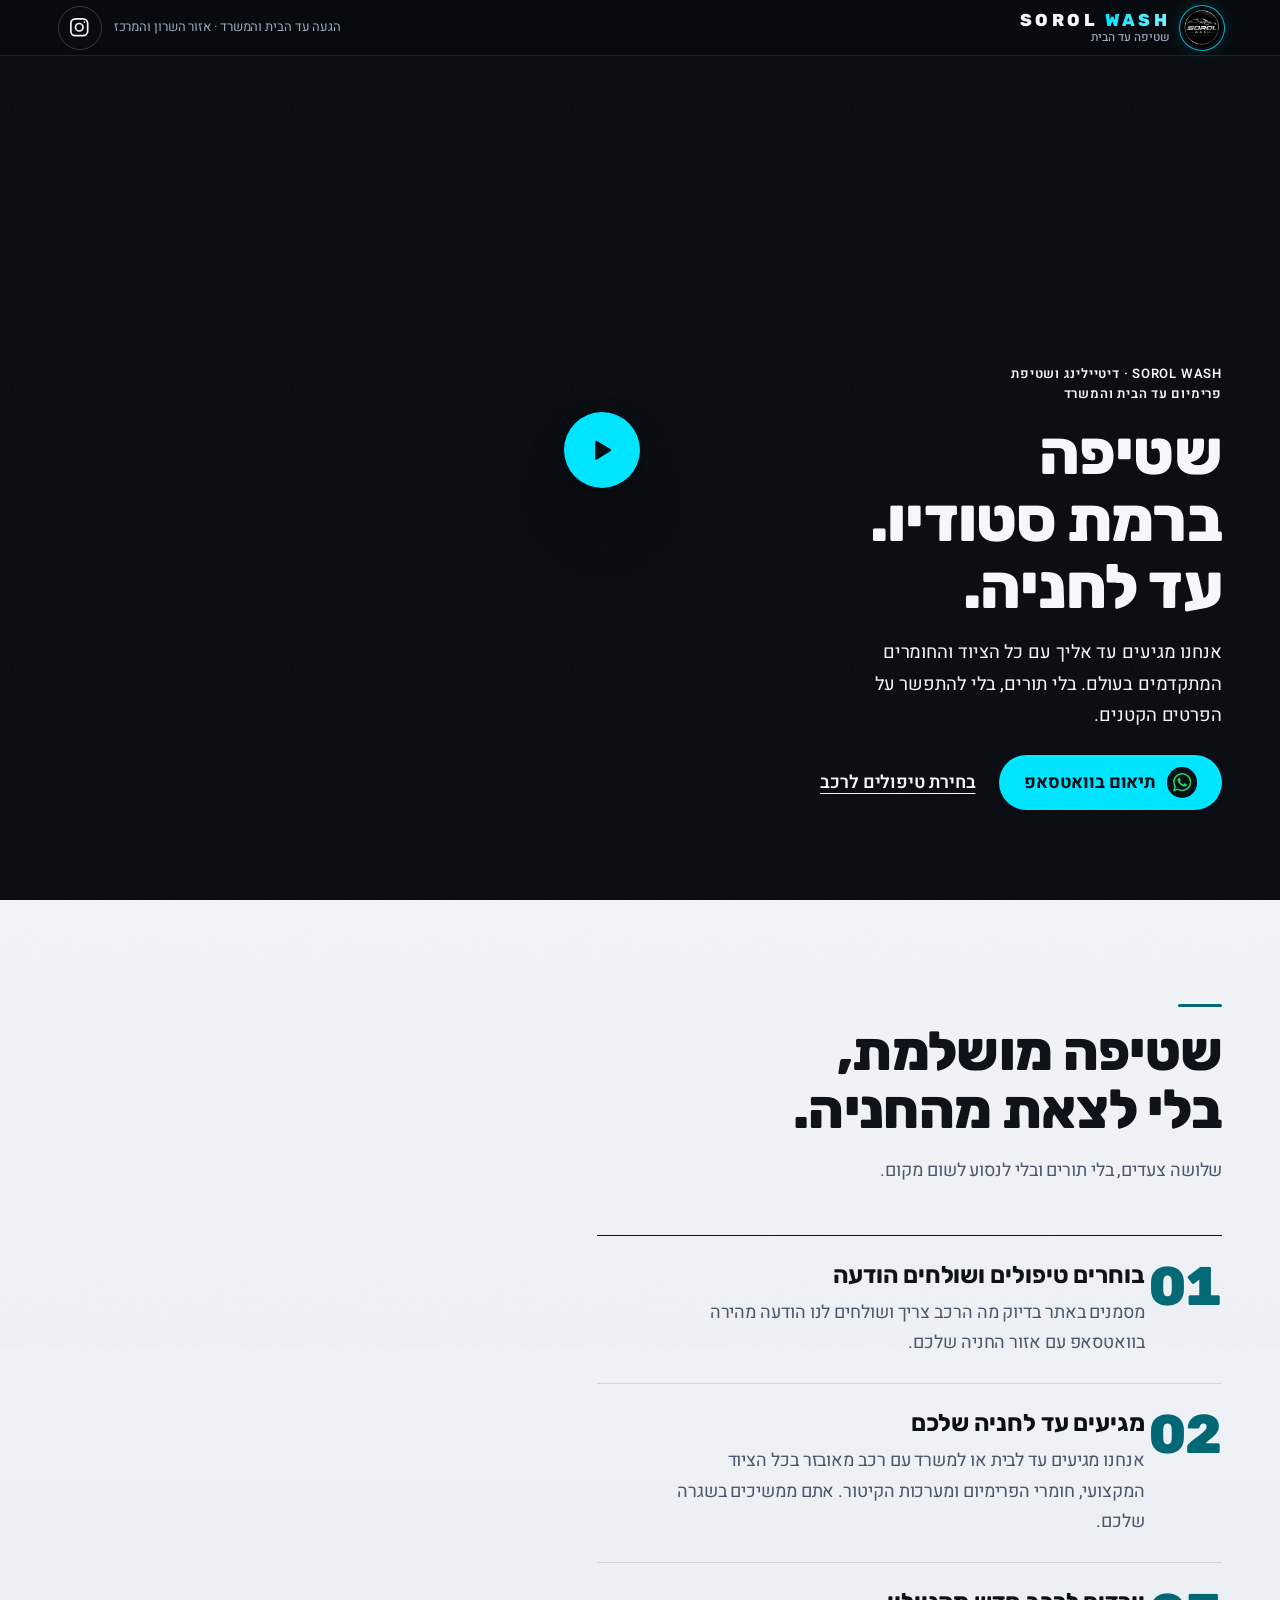
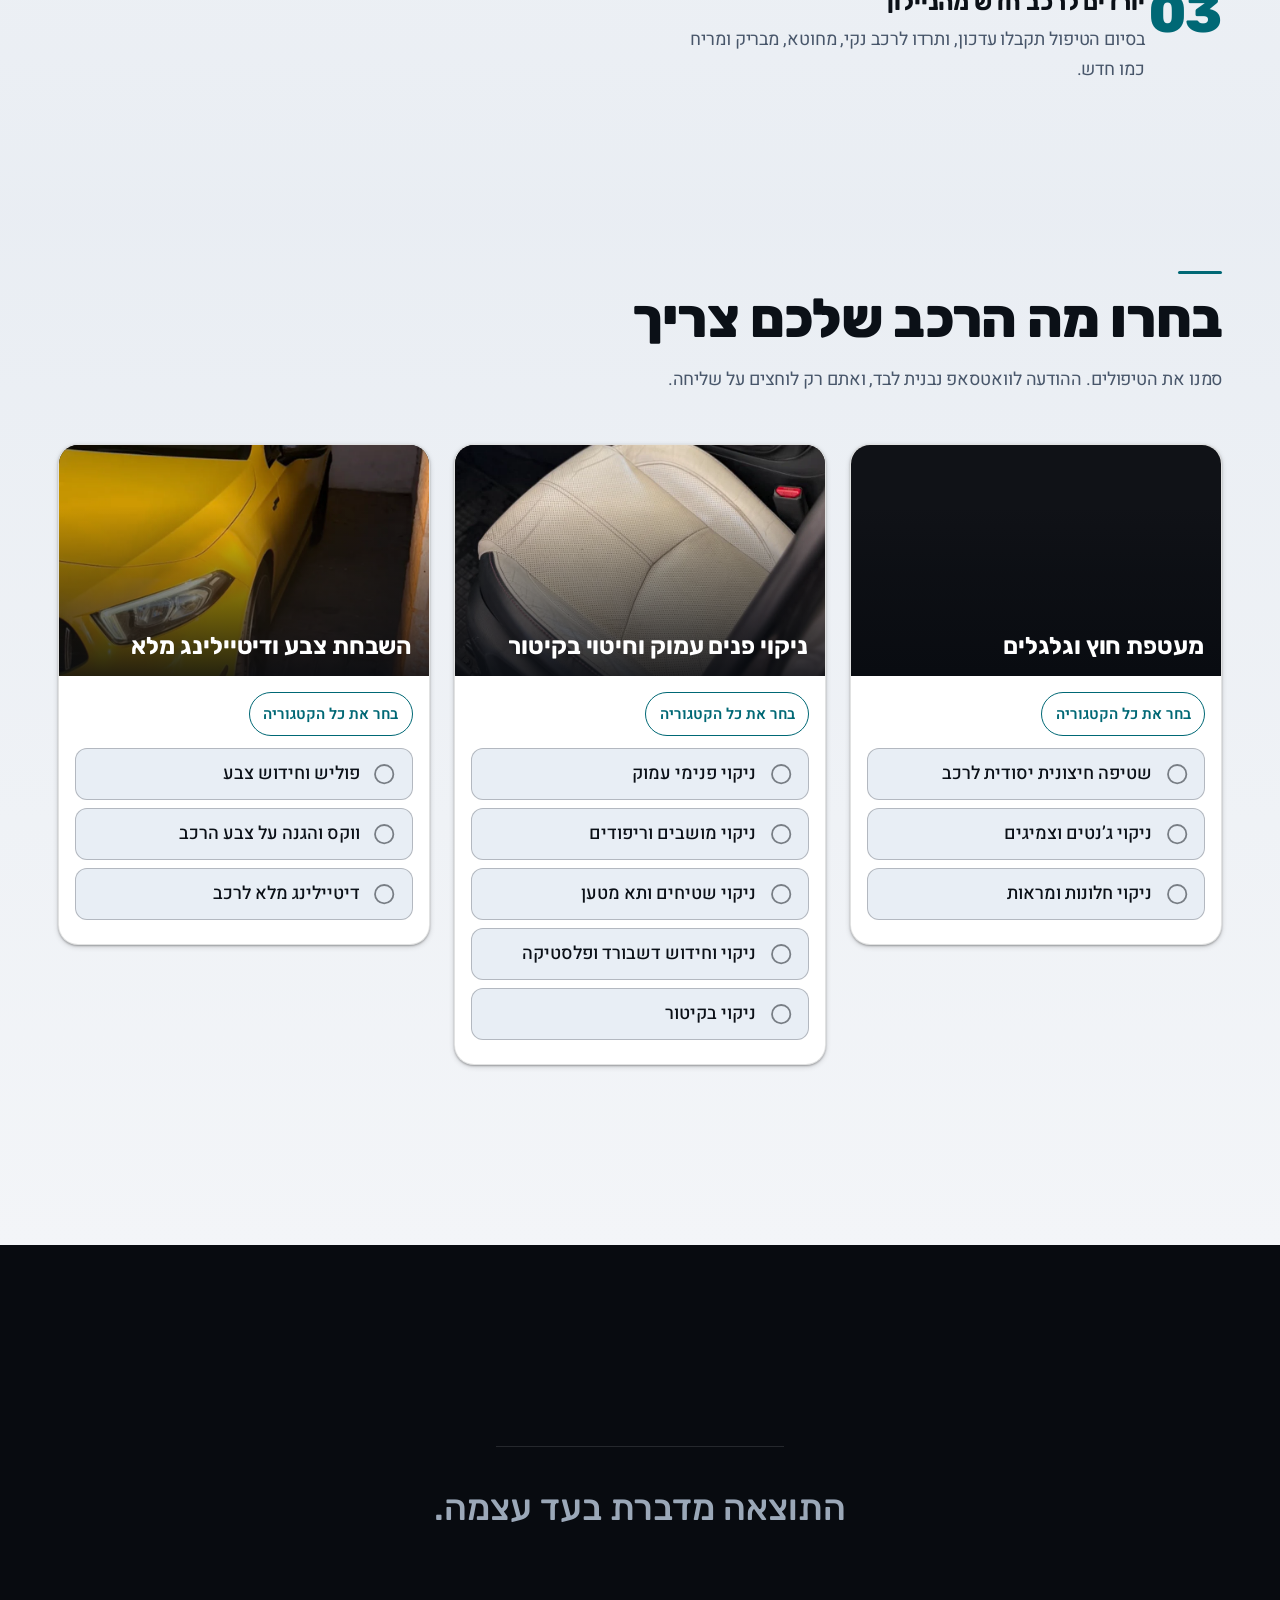
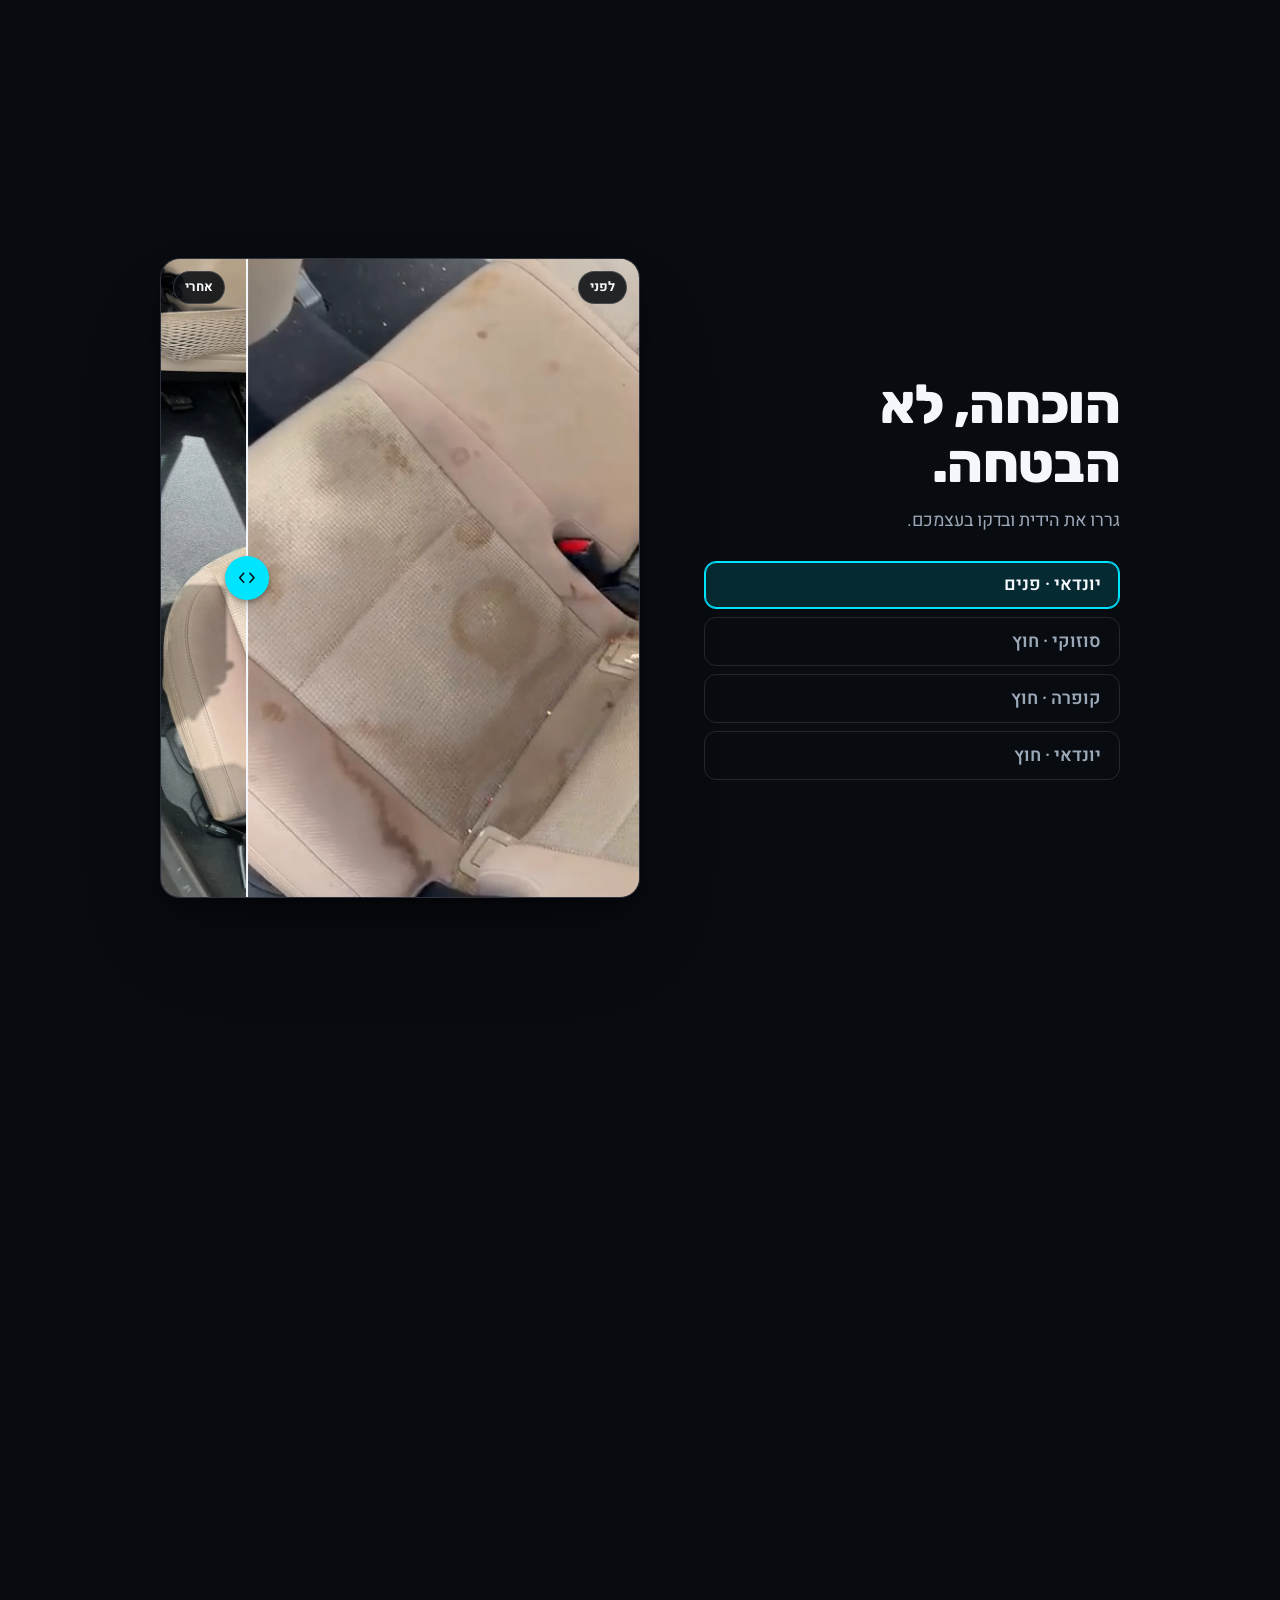
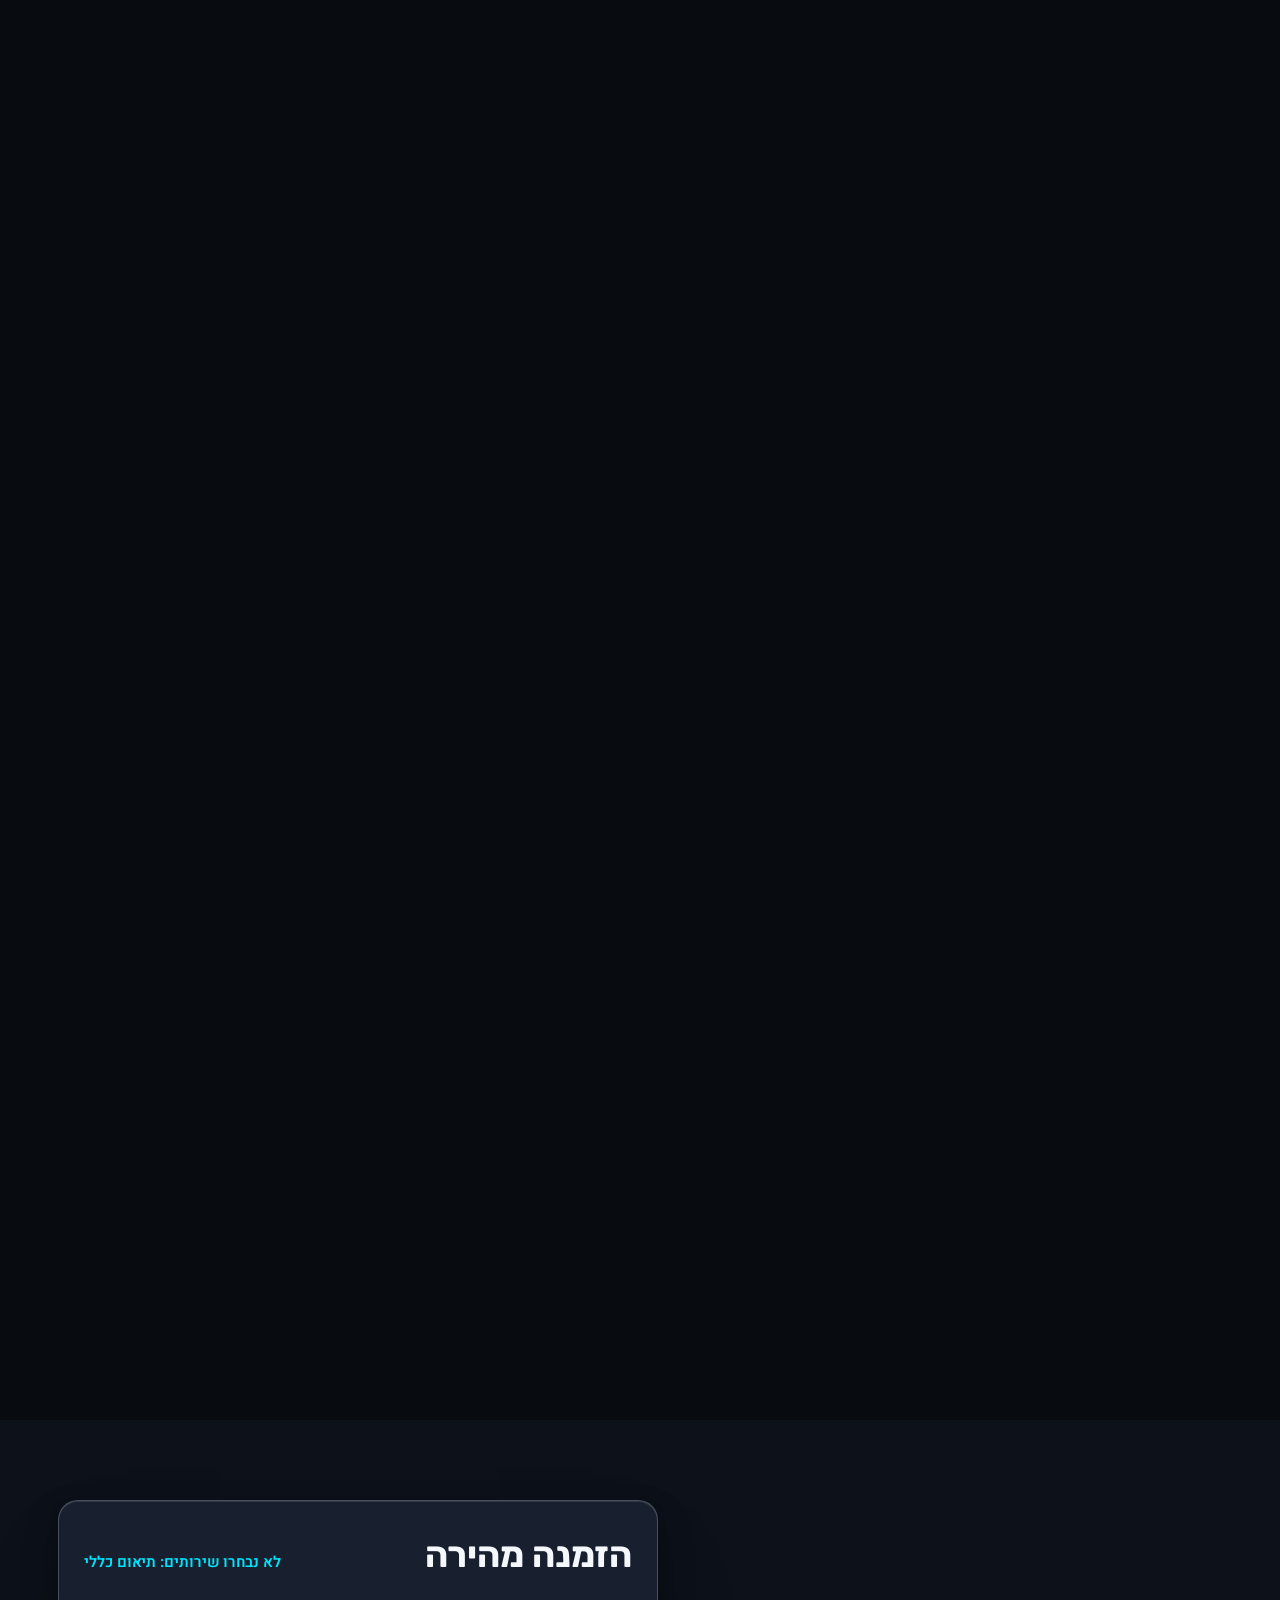
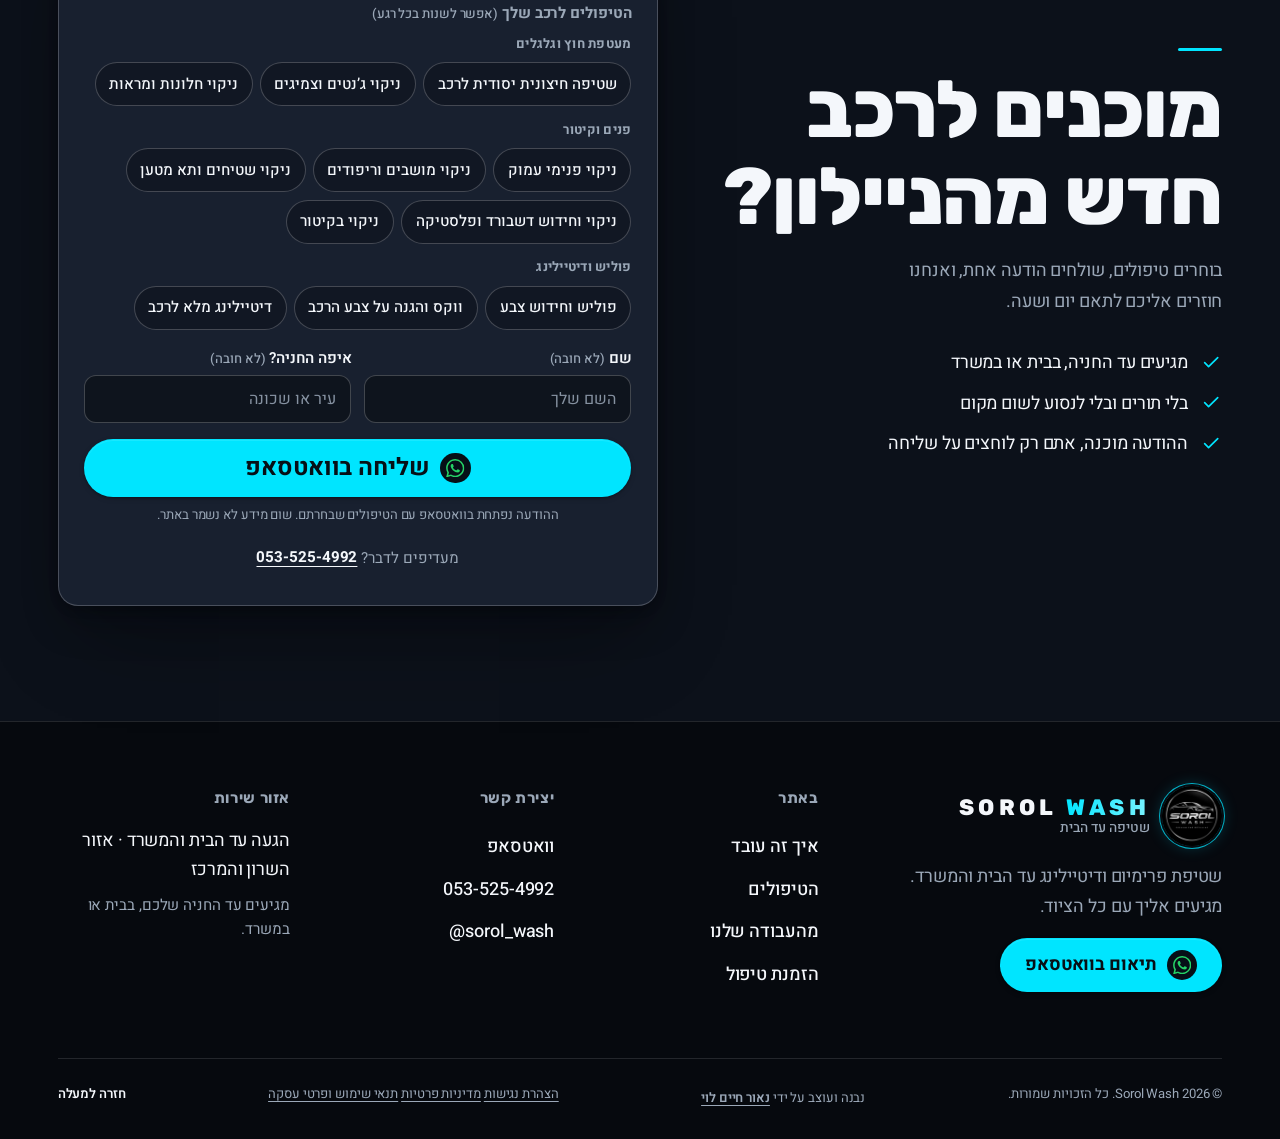
==== commit 1d1cadf8: "Real before/after photos in act 4, new gallery, descriptive asset names - Four real before/after pai" ====
--- a/scrollcraft/builds/sorol-wash/index.html
+++ b/scrollcraft/builds/sorol-wash/index.html
@@ -109,7 +109,7 @@
         </ol>
       </div>
       <figure class="how__photo" data-sc-reveal="up" data-sc-reveal-at="0.08 0.42">
-        <img src="assets/after-mercedes.webp" width="1000" height="1333" alt="רכב בחניה פרטית אחרי טיפול" loading="lazy" decoding="async">
+        <img src="assets/gallery-mercedes-yellow.webp" width="1000" height="1333" alt="רכב בחניה פרטית אחרי טיפול" loading="lazy" decoding="async">
       </figure>
     </div>
   </section>
@@ -125,7 +125,7 @@
         <div class="cell" data-sc-in>
           <article class="mcard" data-cat="1">
             <header class="mcard__hero">
-              <img src="assets/cat-01-exterior.webp?v=4" width="900" height="562" alt="" loading="lazy" decoding="async">
+              <img src="assets/card-exterior.webp?v=4" width="900" height="562" alt="" loading="lazy" decoding="async">
               <span class="card__count" data-count-cat="1" hidden></span>
               <h3>מעטפת חוץ וגלגלים</h3>
             </header>
@@ -142,7 +142,7 @@
         <div class="cell" data-sc-in>
           <article class="mcard" data-cat="2">
             <header class="mcard__hero">
-              <img src="assets/cat-02-interior.webp?v=4" width="900" height="562" alt="" loading="lazy" decoding="async">
+              <img src="assets/card-interior.webp?v=4" width="900" height="562" alt="" loading="lazy" decoding="async">
               <span class="card__count" data-count-cat="2" hidden></span>
               <h3>ניקוי פנים עמוק וחיטוי בקיטור</h3>
             </header>
@@ -161,7 +161,7 @@
         <div class="cell" data-sc-in>
           <article class="mcard" data-cat="3">
             <header class="mcard__hero">
-              <img src="assets/cat-03-polish.webp?v=4" width="900" height="562" alt="" loading="lazy" decoding="async">
+              <img src="assets/card-polish.webp?v=4" width="900" height="562" alt="" loading="lazy" decoding="async">
               <span class="card__count" data-count-cat="3" hidden></span>
               <h3>השבחת צבע ודיטיילינג מלא</h3>
             </header>
@@ -196,18 +196,19 @@
           <div class="ba__copy">
             <h2 class="sc-display">הוכחה, לא הבטחה.</h2>
             <p class="sc-body">גררו את הידית ובדקו בעצמכם.</p>
-            <div class="tabs" role="tablist" aria-label="סוג טיפול">
-              <button type="button" role="tab" class="tab" id="tab-0" aria-selected="true" aria-controls="baFrame" data-ba="0">פנים ומושבים</button>
-              <button type="button" role="tab" class="tab" id="tab-1" aria-selected="false" aria-controls="baFrame" tabindex="-1" data-ba="1">חוץ וגלגלים</button>
-              <button type="button" role="tab" class="tab" id="tab-2" aria-selected="false" aria-controls="baFrame" tabindex="-1" data-ba="2">ברק צבע</button>
+            <div class="tabs" role="tablist" aria-label="בחירת רכב">
+              <button type="button" role="tab" class="tab" id="tab-0" aria-selected="true" aria-controls="baFrame" data-ba="0">יונדאי · פנים</button>
+              <button type="button" role="tab" class="tab" id="tab-1" aria-selected="false" aria-controls="baFrame" tabindex="-1" data-ba="1">סוזוקי · חוץ</button>
+              <button type="button" role="tab" class="tab" id="tab-2" aria-selected="false" aria-controls="baFrame" tabindex="-1" data-ba="2">קופרה · חוץ</button>
+              <button type="button" role="tab" class="tab" id="tab-3" aria-selected="false" aria-controls="baFrame" tabindex="-1" data-ba="3">יונדאי · חוץ</button>
             </div>
           </div>
 
           <div class="ba-frame" id="baFrame" role="tabpanel" aria-label="השוואת לפני ואחרי">
-            <img id="baAfter" src="assets/after-interior.webp" width="1000" height="1333" alt="פנים הרכב אחרי הטיפול">
+            <img id="baAfter" src="assets/ba-tucson-interior-after.webp" width="1000" height="1333" alt="מושבים אחוריים נקיים ביונדאי אחרי הטיפול">
             <div class="ba-before" id="baBefore">
-              <img id="baBeforeImg" src="" width="1000" height="1333" alt="" hidden>
-              <div class="ba-ph" id="baPh">תמונת "לפני" בקרוב</div>
+              <img id="baBeforeImg" src="assets/ba-tucson-interior-before.webp" width="1000" height="1333" alt="מושב אחורי ביונדאי לפני הטיפול, עם כתמים">
+              <div class="ba-ph" id="baPh" hidden>תמונת "לפני" בקרוב</div>
             </div>
             <span class="badge badge--before">לפני</span>
             <span class="badge badge--after">אחרי</span>
@@ -227,20 +228,28 @@
               <p class="sc-body">קטעים ותמונות מהחניה של הלקוחות.</p>
             </div>
             <figure class="reel">
-              <video id="reelVideo" muted loop playsinline preload="none" poster="assets/reel-01-poster.webp" data-src="assets/reel-01.mp4?v=3" aria-label="סרטון קצר: סיבוב סביב רכב אחרי טיפול"></video>
+              <video id="reelVideo" muted loop playsinline preload="none" poster="assets/reel-showcase-poster.webp" data-src="assets/reel-showcase.mp4?v=4" aria-label="סרטון קצר: סיבוב סביב רכב אחרי טיפול"></video>
               <figcaption>סיבוב סביב הרכב</figcaption>
             </figure>
             <figure class="reel reel--photo">
-              <img src="assets/after-interior.webp" width="1000" height="1333" alt="פנים רכב נקי עם מושבי עור בהירים" loading="lazy">
+              <img src="assets/gallery-swift-rear.webp" width="1000" height="1333" alt="סוזוקי סוויפט שחורה מאחור, צבע נקי ומבריק" loading="lazy">
+              <figcaption>סוזוקי · חלק אחורי</figcaption>
+            </figure>
+            <figure class="reel reel--photo">
+              <img src="assets/gallery-cupra-rear.webp" width="1000" height="1333" alt="קופרה לבנה מאחור בחניה, אחרי שטיפה" loading="lazy">
+              <figcaption>קופרה · חלק אחורי</figcaption>
+            </figure>
+            <figure class="reel reel--photo">
+              <img src="assets/gallery-mercedes-grey.webp" width="1000" height="1333" alt="מרצדס אפורה מט עם גלגלים שחורים אחרי טיפול" loading="lazy">
+              <figcaption>מרצדס · חוץ וגלגלים</figcaption>
+            </figure>
+            <figure class="reel reel--photo">
+              <img src="assets/gallery-mercedes-yellow.webp" width="1000" height="1333" alt="מרצדס צהובה מבריקה בחניה" loading="lazy">
+              <figcaption>מרצדס · ברק צבע</figcaption>
+            </figure>
+            <figure class="reel reel--photo">
+              <img src="assets/gallery-interior-leather.webp" width="1000" height="1333" alt="פנים רכב נקי עם מושבי עור בהירים" loading="lazy">
               <figcaption>פנים ומושבים</figcaption>
-            </figure>
-            <figure class="reel reel--photo">
-              <img src="assets/after-mercedes2.webp" width="1000" height="1333" alt="מרצדס אפורה מט עם גלגלים שחורים אחרי טיפול" loading="lazy">
-              <figcaption>חוץ וגלגלים</figcaption>
-            </figure>
-            <figure class="reel reel--photo">
-              <img src="assets/after-mercedes.webp" width="1000" height="1333" alt="מרצדס צהובה מבריקה בחניה" loading="lazy">
-              <figcaption>ברק צבע</figcaption>
             </figure>
             <a class="reel reel--ig" data-ig href="https://instagram.com/sorol_wash" target="_blank" rel="noopener">
               <svg class="ico ico--stroke" aria-hidden="true"><use href="#i-ig"/></svg>
--- a/scrollcraft/builds/sorol-wash/sorol.css
+++ b/scrollcraft/builds/sorol-wash/sorol.css
@@ -514,7 +514,7 @@
 .foot__soft { color: var(--sc-ink-soft) !important; margin-top: var(--sc-2); font-size: var(--sc-t-sm); }
 @media (hover: hover) and (pointer: fine) { .foot__col a:hover, .foot__up:hover { color: var(--sc-accent); text-decoration: underline; text-underline-offset: 0.25em; } }
 .foot__bottom {
-  display: flex; flex-wrap: wrap; align-items: center; justify-content: space-between; gap: 0.5rem 1.5rem;
+  display: flex; flex-wrap: wrap; align-items: center; justify-content: space-between; gap: 1.25rem 2.5rem;
   margin-top: var(--sc-8); padding-top: var(--sc-4); border-top: 1px solid var(--sc-hairline);
   color: var(--sc-ink-soft); font-size: var(--sc-t-xs);
 }
@@ -527,7 +527,9 @@
   .site-foot { padding-block: var(--sc-7) var(--sc-4); }
   .foot__top { gap: var(--sc-6) var(--sc-4); }
   .foot__col:last-child { grid-column: 1 / -1; }
-  .foot__bottom { flex-direction: column; align-items: flex-start; margin-top: var(--sc-6); }
+  .foot__bottom { flex-direction: column; align-items: flex-start; gap: 1.5rem; margin-top: var(--sc-6); }
+  .foot__legal { flex-direction: column; gap: 0.6rem; }
+  .foot__legal a, .foot__up { min-height: 2.75rem; }
 }
 
 /* -------------------------------------------------------- the docket -- */
@@ -604,5 +606,7 @@
 .book__note { text-align: center; }
 .book__call { text-align: center; color: var(--sc-ink-soft); font-size: var(--sc-t-sm); }
 .book__call a { color: var(--sc-ink); font-weight: 700; text-decoration: underline; text-underline-offset: 0.25em; display: inline-flex; align-items: center; min-height: var(--tap); white-space: nowrap; }
+.foot__credit { display: block; margin-top: 0.5rem; }
 .foot__credit a { color: inherit; font-weight: 600; }
 .foot__credit a:hover { color: var(--sc-accent); }
+@media (max-width: 520px) { .tabs { display: grid; grid-template-columns: 1fr 1fr; } }
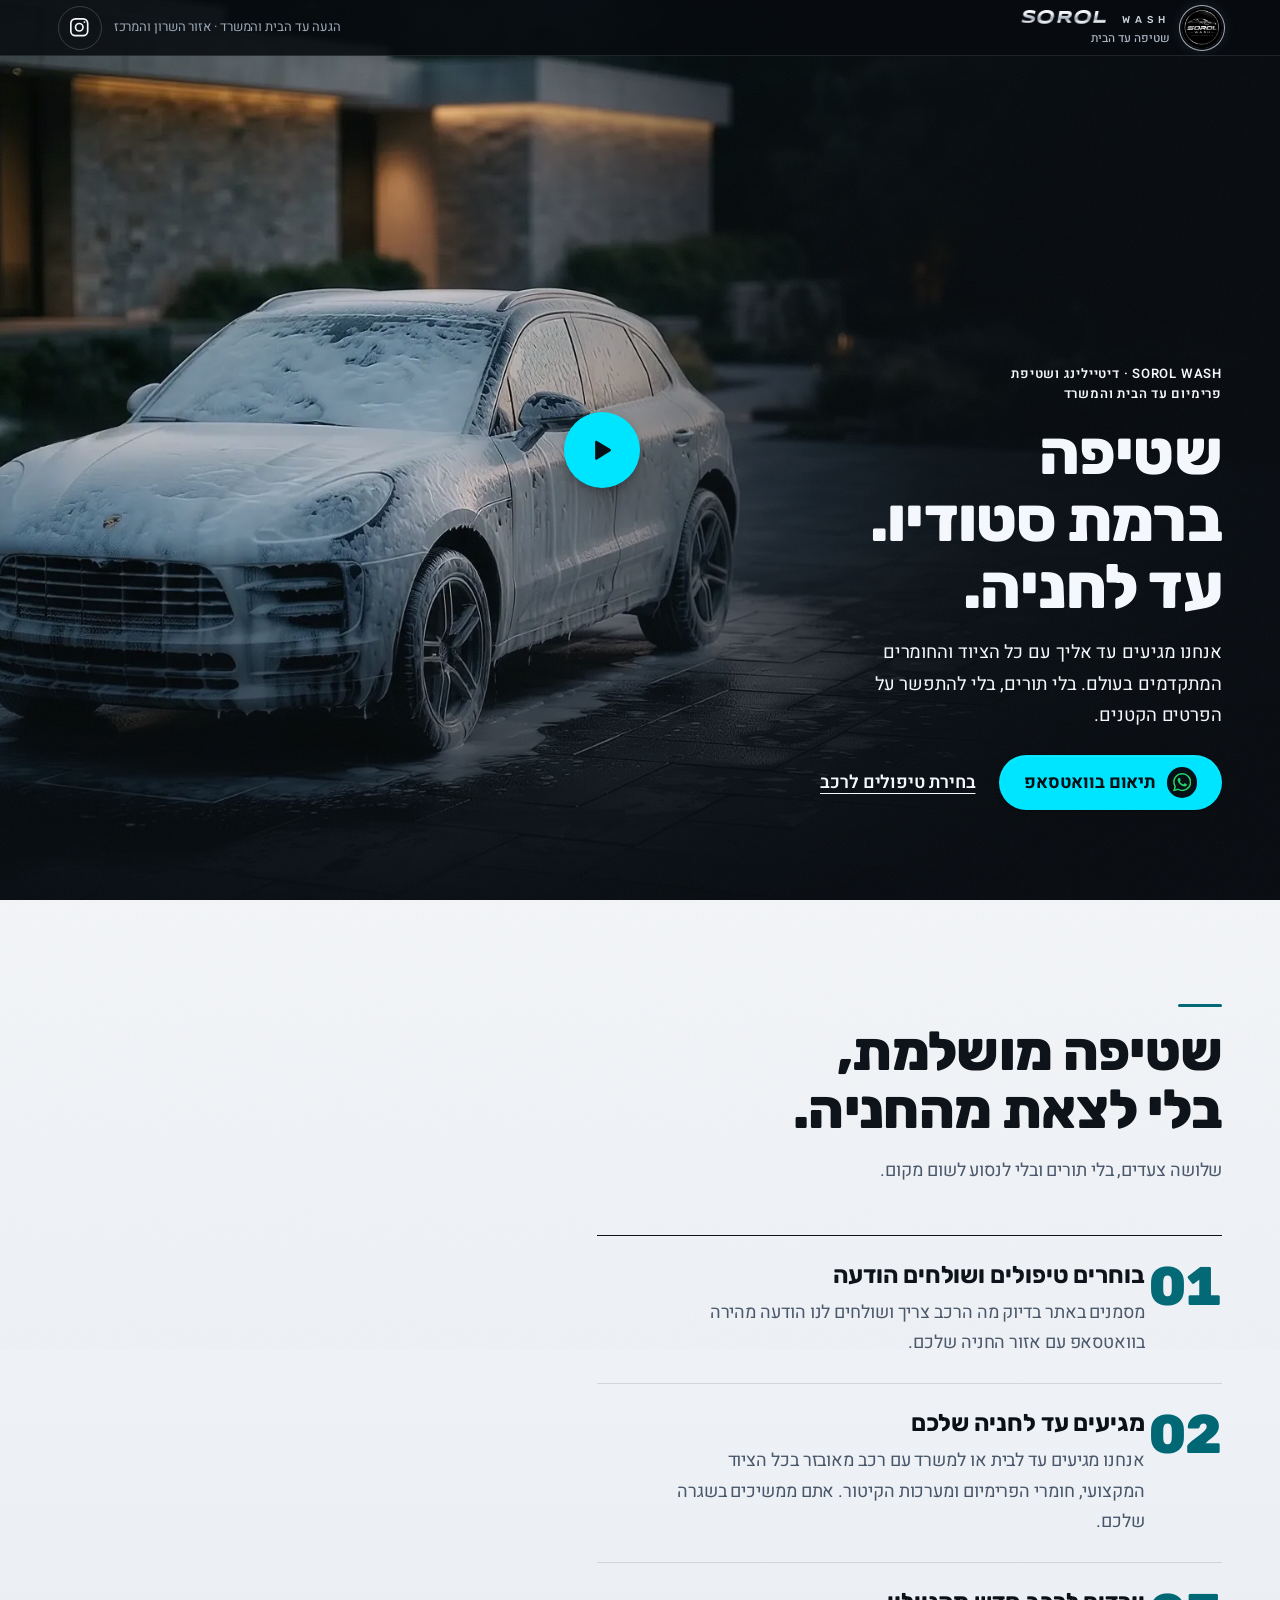
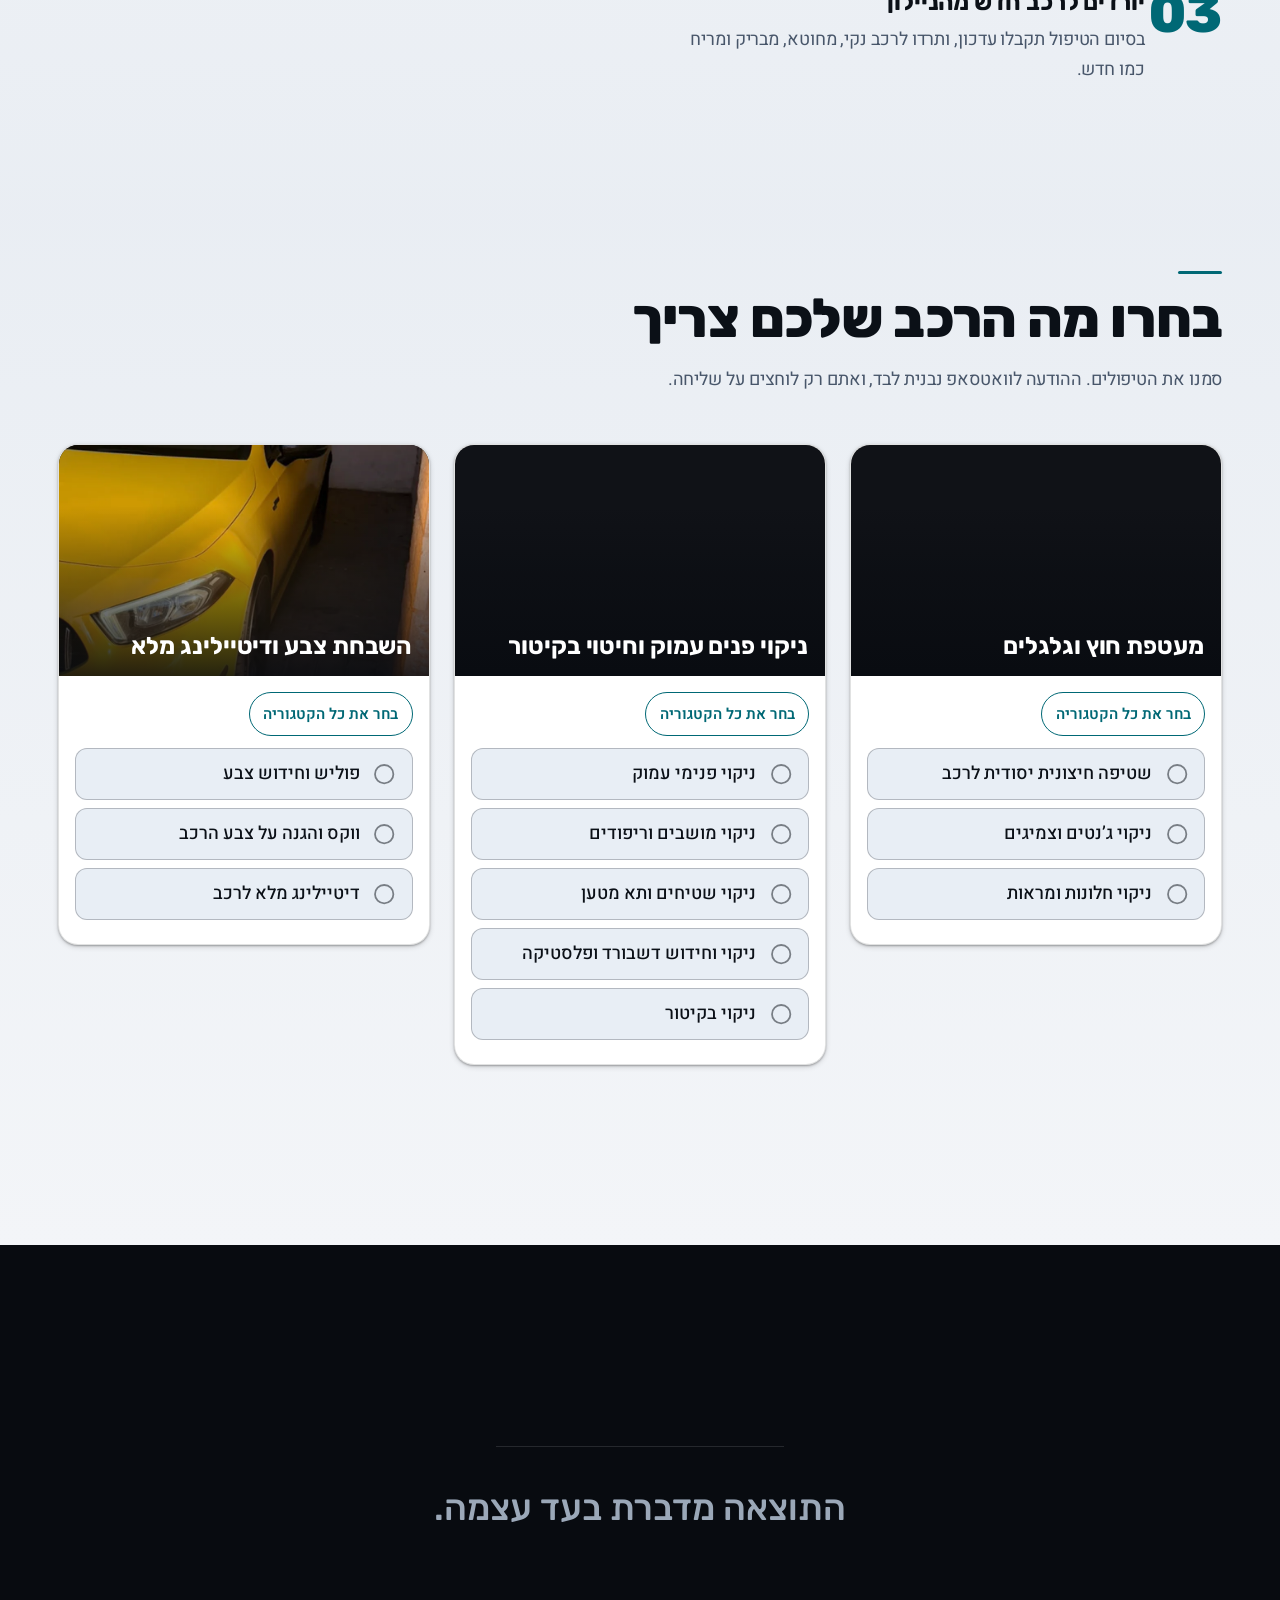
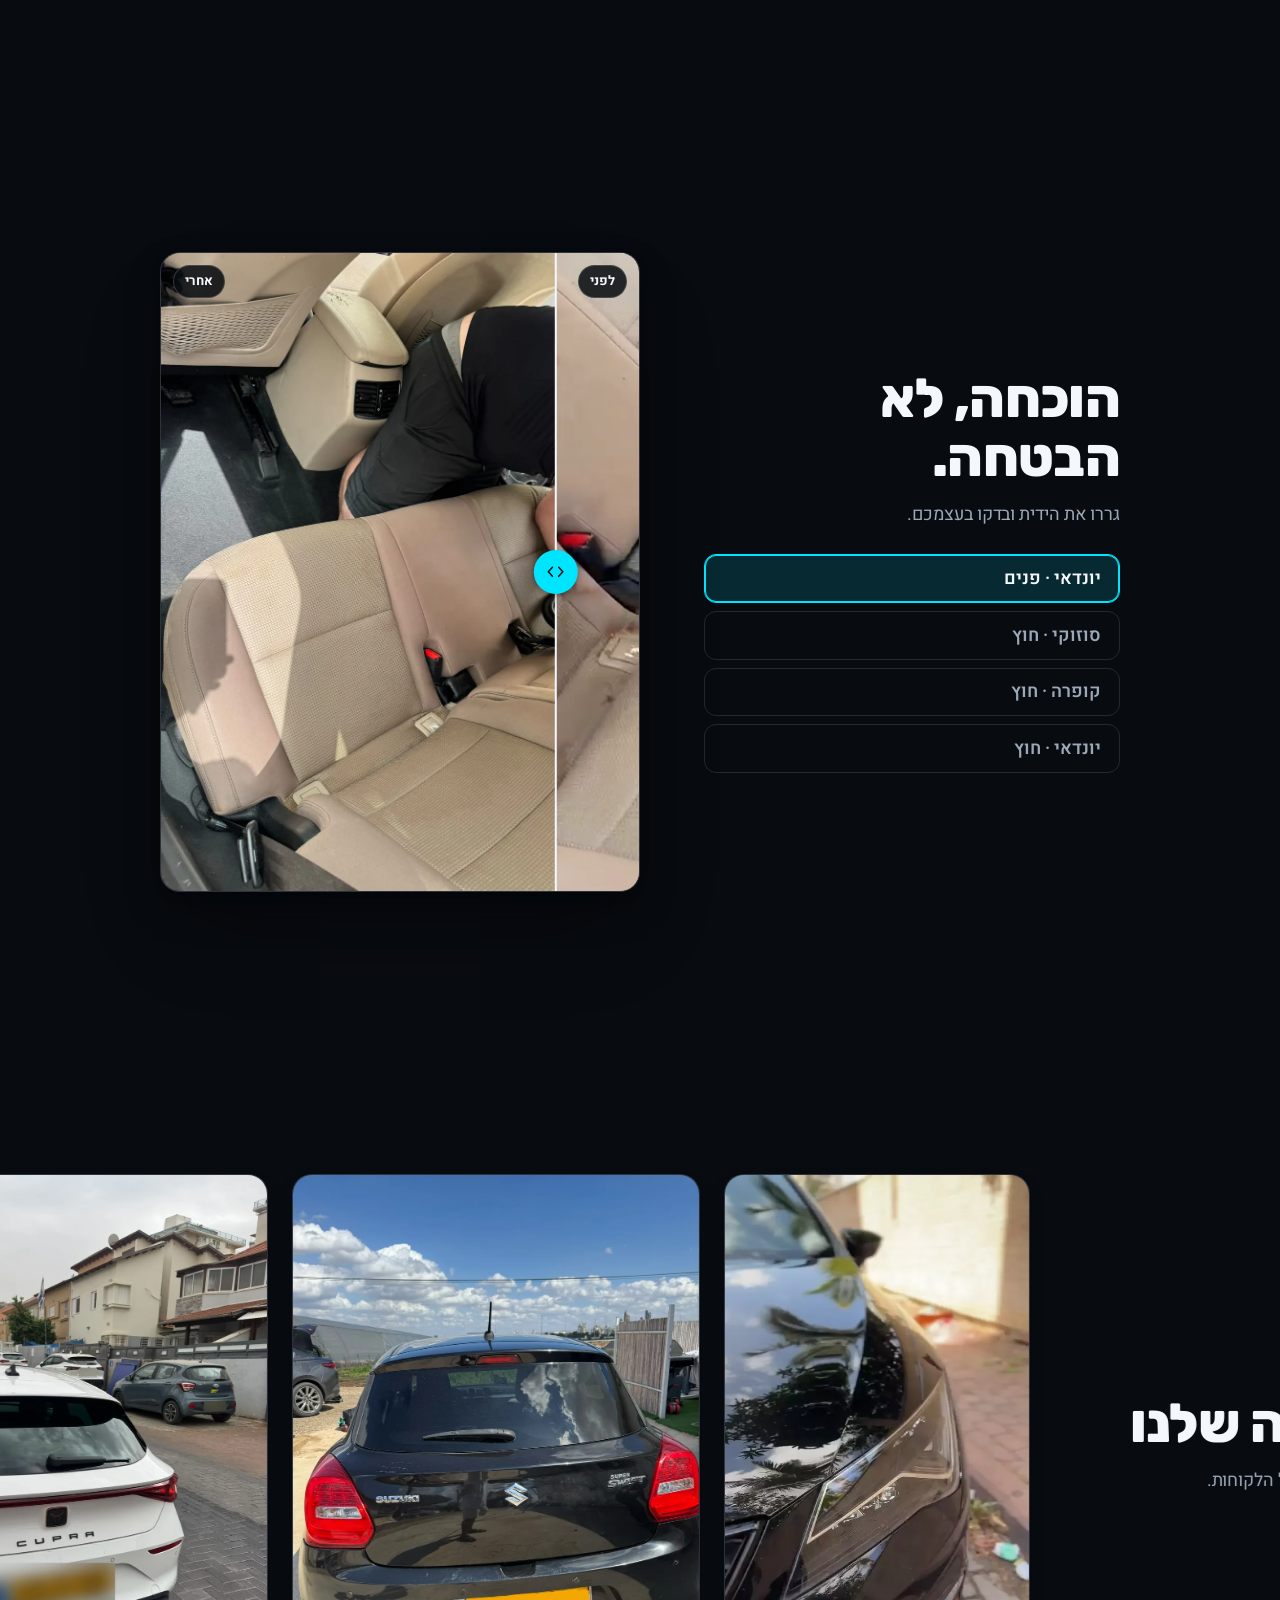
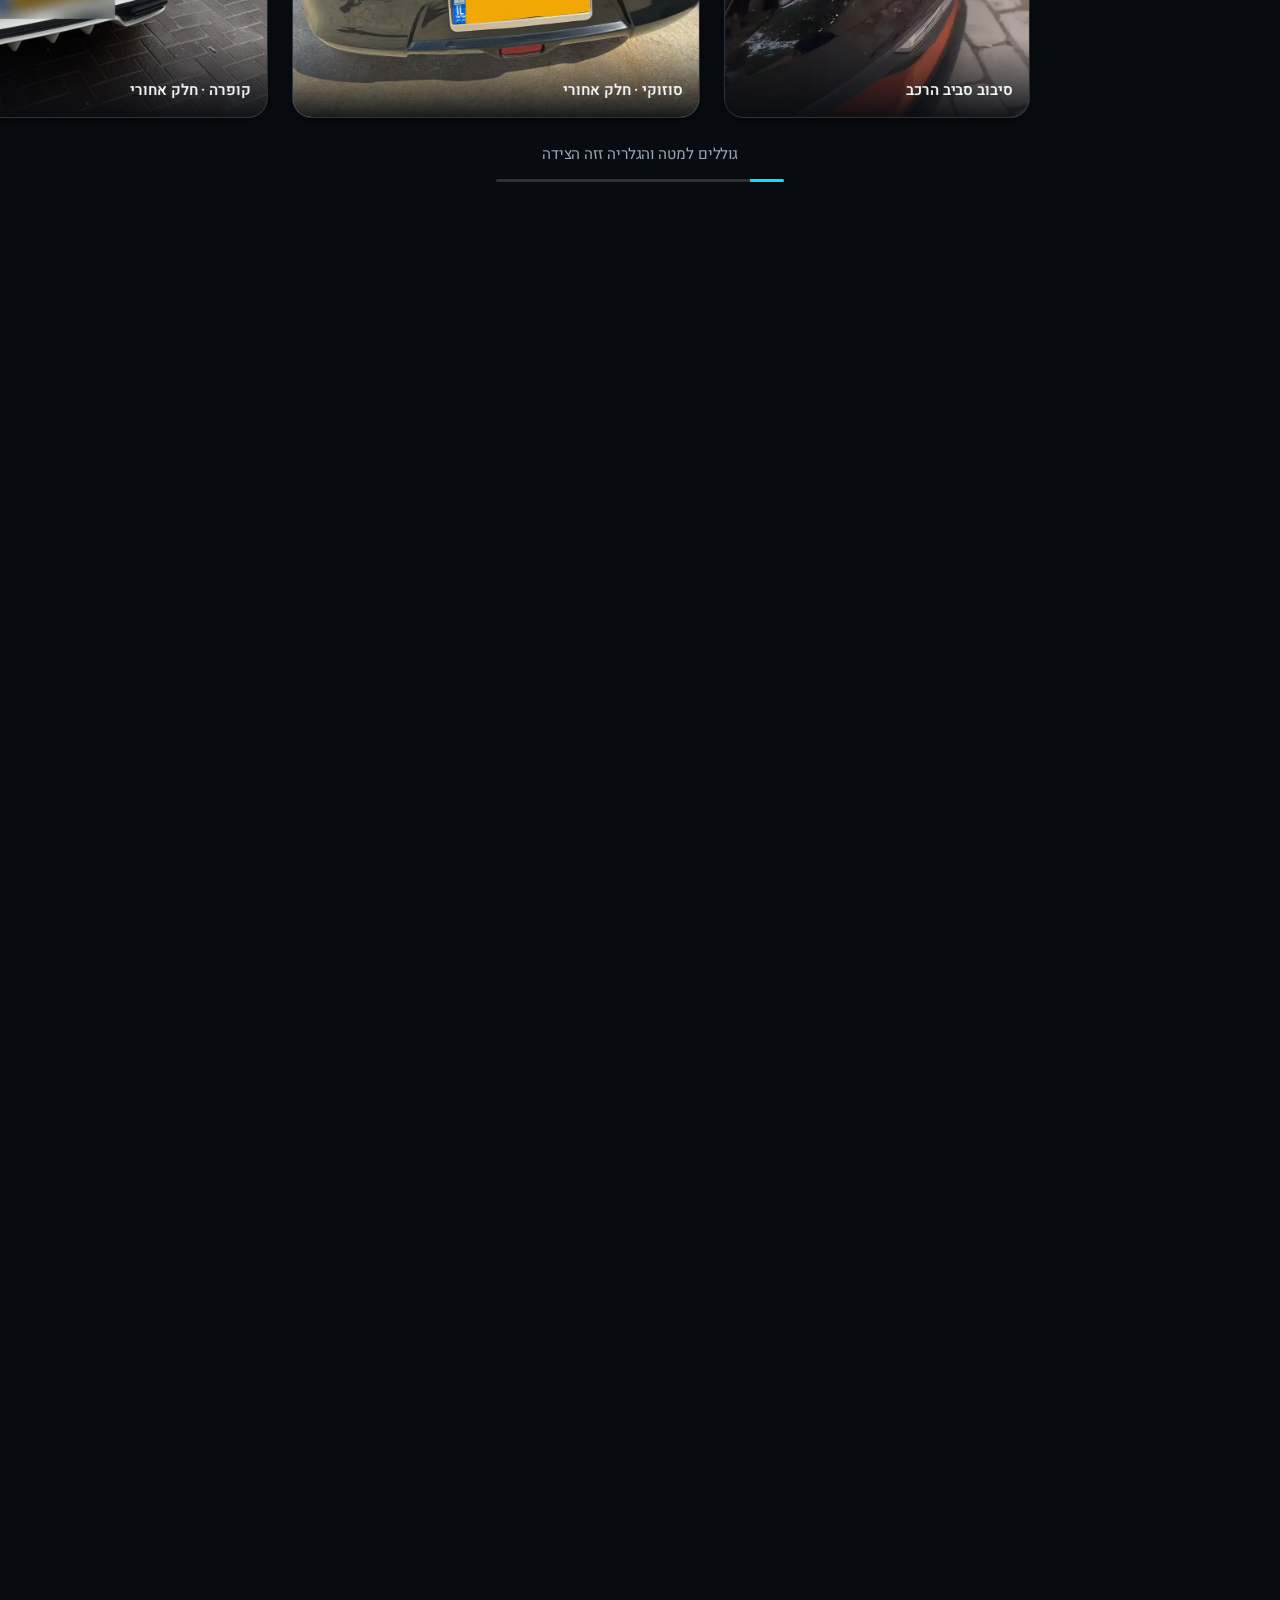
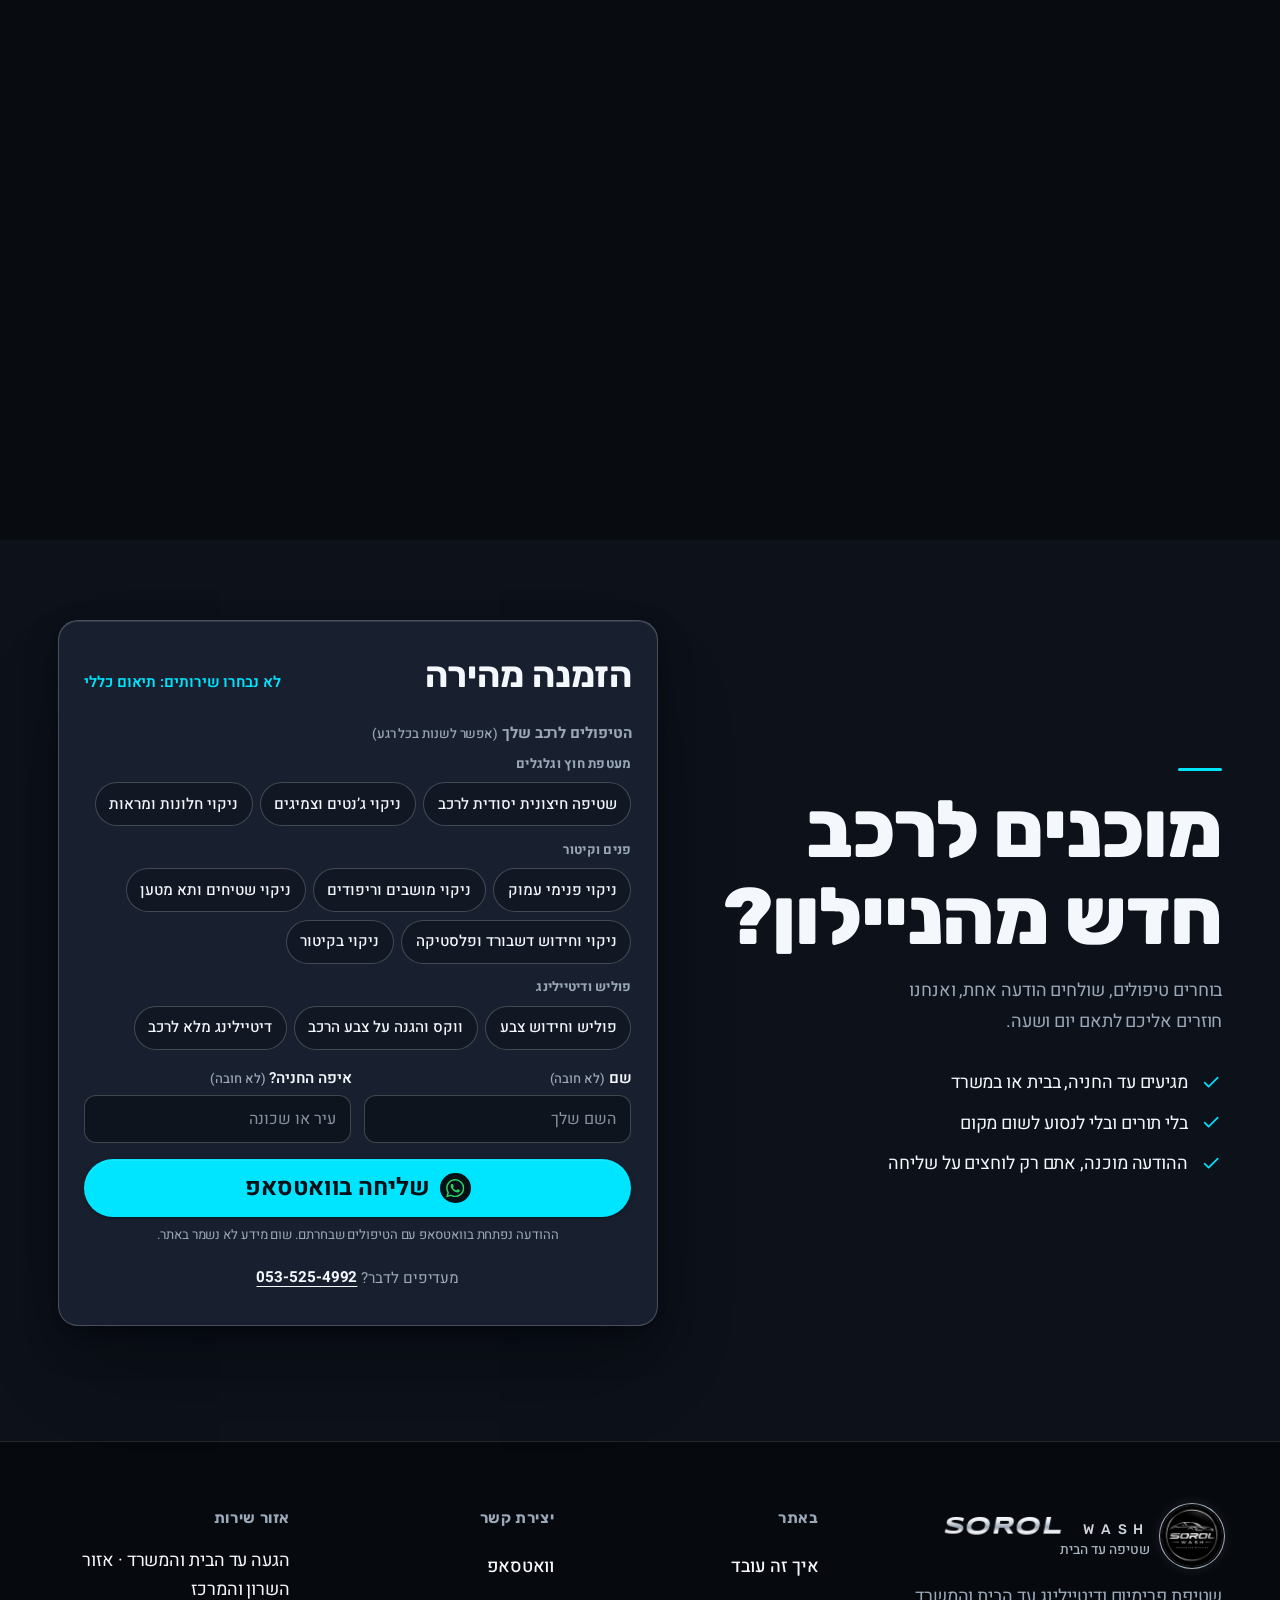
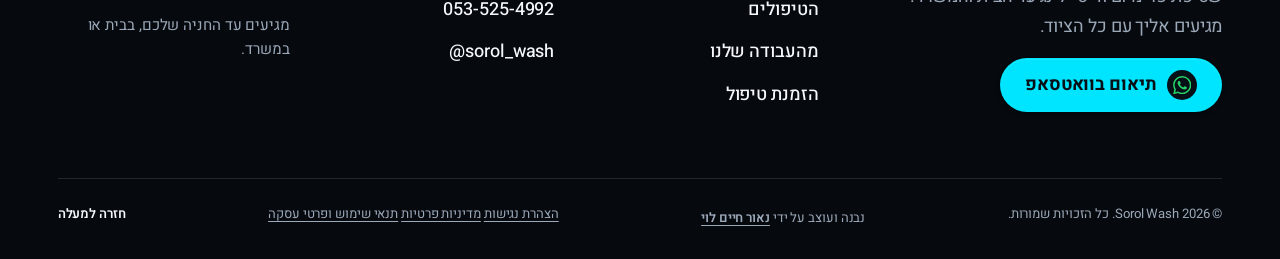
==== commit 73a1f4ef: "Silver wordmark; split act 4 so the gallery scrolls smoothly with no dead zone - Wordmark in Syncopa" ====
--- a/scrollcraft/builds/sorol-wash/index.html
+++ b/scrollcraft/builds/sorol-wash/index.html
@@ -32,7 +32,7 @@
 <header class="site-bar">
   <a class="brand" href="#top" aria-label="Sorol Wash, לראש העמוד">
     <img src="assets/logo.webp" width="38" height="38" alt="">
-    <span class="brand__text"><span class="brand__name">SOROL<b>WASH</b></span><span class="brand__tag">שטיפה עד הבית</span></span>
+    <span class="brand__text"><span class="brand__name"><i>SOROL</i><b>WASH</b></span><span class="brand__tag">שטיפה עד הבית</span></span>
   </a>
   <div class="site-bar__end">
     <span class="site-bar__area" id="areaLabel">הגעה עד הבית והמשרד</span>
@@ -187,39 +187,41 @@
     </div>
   </section>
 
-  <!-- ACT 4 · THE PEAK: wipe, then rail (page-driven phases) -->
-  <section id="peak" class="peak section--night" data-sc-act="pin" data-sc-span="3.2">
+  <!-- ACT 4a · THE PROOF: a normal section. The wipe plays itself once, then it is yours to drag. -->
+  <section id="proof" class="proof section--night" data-sc-act="flow" aria-label="לפני ואחרי">
+    <div class="sc-wrap">
+      <div class="ba">
+      <div class="ba__copy">
+        <h2 class="sc-display">הוכחה, לא הבטחה.</h2>
+        <p class="sc-body">גררו את הידית ובדקו בעצמכם.</p>
+        <div class="tabs" role="tablist" aria-label="בחירת רכב">
+          <button type="button" role="tab" class="tab" id="tab-0" aria-selected="true" aria-controls="baFrame" data-ba="0">יונדאי · פנים</button>
+          <button type="button" role="tab" class="tab" id="tab-1" aria-selected="false" aria-controls="baFrame" tabindex="-1" data-ba="1">סוזוקי · חוץ</button>
+          <button type="button" role="tab" class="tab" id="tab-2" aria-selected="false" aria-controls="baFrame" tabindex="-1" data-ba="2">קופרה · חוץ</button>
+          <button type="button" role="tab" class="tab" id="tab-3" aria-selected="false" aria-controls="baFrame" tabindex="-1" data-ba="3">יונדאי · חוץ</button>
+        </div>
+      </div>
+
+      <div class="ba-frame" id="baFrame" role="tabpanel" aria-label="השוואת לפני ואחרי">
+        <img id="baAfter" src="assets/ba-tucson-interior-after.webp" width="1000" height="1333" alt="מושבים אחוריים נקיים ביונדאי אחרי הטיפול">
+        <div class="ba-before" id="baBefore">
+          <img id="baBeforeImg" src="assets/ba-tucson-interior-before.webp" width="1000" height="1333" alt="מושב אחורי ביונדאי לפני הטיפול, עם כתמים">
+          <div class="ba-ph" id="baPh" hidden>תמונת "לפני" בקרוב</div>
+        </div>
+        <span class="badge badge--before">לפני</span>
+        <span class="badge badge--after">אחרי</span>
+        <button type="button" class="ba-handle" id="baHandle" role="slider" aria-label="הזזת קו ההשוואה"
+                aria-valuemin="0" aria-valuemax="100" aria-valuenow="50">
+          <span class="ba-knob"><svg class="ico ico--stroke" aria-hidden="true"><use href="#i-drag"/></svg></span>
+        </button>
+      </div>
+    </div>
+    </div>
+  </section>
+
+  <!-- ACT 4b · THE WORK: pinned. Scrolling slides the gallery sideways from the first pixel to the last. -->
+  <section id="peak" class="peak section--night" data-sc-act="pin" data-sc-span="3">
     <div data-sc-stage id="peakStage">
-
-      <div class="peak__phase peak__phase--wipe" id="phaseWipe">
-        <div class="ba">
-          <div class="ba__copy">
-            <h2 class="sc-display">הוכחה, לא הבטחה.</h2>
-            <p class="sc-body">גררו את הידית ובדקו בעצמכם.</p>
-            <div class="tabs" role="tablist" aria-label="בחירת רכב">
-              <button type="button" role="tab" class="tab" id="tab-0" aria-selected="true" aria-controls="baFrame" data-ba="0">יונדאי · פנים</button>
-              <button type="button" role="tab" class="tab" id="tab-1" aria-selected="false" aria-controls="baFrame" tabindex="-1" data-ba="1">סוזוקי · חוץ</button>
-              <button type="button" role="tab" class="tab" id="tab-2" aria-selected="false" aria-controls="baFrame" tabindex="-1" data-ba="2">קופרה · חוץ</button>
-              <button type="button" role="tab" class="tab" id="tab-3" aria-selected="false" aria-controls="baFrame" tabindex="-1" data-ba="3">יונדאי · חוץ</button>
-            </div>
-          </div>
-
-          <div class="ba-frame" id="baFrame" role="tabpanel" aria-label="השוואת לפני ואחרי">
-            <img id="baAfter" src="assets/ba-tucson-interior-after.webp" width="1000" height="1333" alt="מושבים אחוריים נקיים ביונדאי אחרי הטיפול">
-            <div class="ba-before" id="baBefore">
-              <img id="baBeforeImg" src="assets/ba-tucson-interior-before.webp" width="1000" height="1333" alt="מושב אחורי ביונדאי לפני הטיפול, עם כתמים">
-              <div class="ba-ph" id="baPh" hidden>תמונת "לפני" בקרוב</div>
-            </div>
-            <span class="badge badge--before">לפני</span>
-            <span class="badge badge--after">אחרי</span>
-            <button type="button" class="ba-handle" id="baHandle" role="slider" aria-label="הזזת קו ההשוואה"
-                    aria-valuemin="0" aria-valuemax="100" aria-valuenow="50">
-              <span class="ba-knob"><svg class="ico ico--stroke" aria-hidden="true"><use href="#i-drag"/></svg></span>
-            </button>
-          </div>
-        </div>
-      </div>
-
       <div class="peak__phase peak__phase--rail" id="phaseRail">
         <div class="rail-viewport" id="railViewport">
           <div class="rail" id="rail">
@@ -258,8 +260,11 @@
             </a>
           </div>
         </div>
-      </div>
-
+        <div class="rail-meta" aria-hidden="true">
+          <p class="rail-hint" id="railHint">גוללים למטה והגלריה זזה הצידה</p>
+          <div class="rail-progress"><span class="rail-progress__bar" id="railBar"></span></div>
+        </div>
+      </div>
     </div>
   </section>
 
@@ -319,7 +324,7 @@
       <div class="foot__brand">
         <a class="brand brand--lg" href="#top" aria-label="Sorol Wash, לראש העמוד">
           <img src="assets/logo.webp" width="56" height="56" alt="" loading="lazy" decoding="async">
-          <span class="brand__text"><span class="brand__name">SOROL<b>WASH</b></span><span class="brand__tag">שטיפה עד הבית</span></span>
+          <span class="brand__text"><span class="brand__name"><i>SOROL</i><b>WASH</b></span><span class="brand__tag">שטיפה עד הבית</span></span>
         </a>
         <p>שטיפת פרימיום ודיטיילינג עד הבית והמשרד. מגיעים אליך עם כל הציוד.</p>
         <a class="btn btn--primary" data-wa href="#" target="_blank" rel="noopener">
--- a/scrollcraft/builds/sorol-wash/fonts/fonts.css
+++ b/scrollcraft/builds/sorol-wash/fonts/fonts.css
@@ -3,3 +3,6 @@
 @font-face { font-family: 'Heebo'; font-style: normal; font-weight: 400 700; font-display: swap; src: url('heebo-latin.woff2') format('woff2'); unicode-range: U+0000-00FF, U+0131, U+0152-0153, U+02BB-02BC, U+02C6, U+02DA, U+02DC, U+0304, U+0308, U+0329, U+2000-206F, U+20AC, U+2122, U+2191, U+2193, U+2212, U+2215, U+FEFF, U+FFFD; }
 @font-face { font-family: 'Rubik'; font-style: normal; font-weight: 500 800; font-display: swap; src: url('rubik-hebrew.woff2') format('woff2'); unicode-range: U+0307-0308, U+0590-05FF, U+200C-2010, U+20AA, U+25CC, U+FB1D-FB4F; }
 @font-face { font-family: 'Rubik'; font-style: normal; font-weight: 500 800; font-display: swap; src: url('rubik-latin.woff2') format('woff2'); unicode-range: U+0000-00FF, U+0131, U+0152-0153, U+02BB-02BC, U+02C6, U+02DA, U+02DC, U+0304, U+0308, U+0329, U+2000-206F, U+20AC, U+2122, U+2191, U+2193, U+2212, U+2215, U+FEFF, U+FFFD; }
+/* wordmark only (SIL OFL) */
+@font-face { font-family: 'Syncopate'; font-style: normal; font-weight: 400; font-display: swap; src: url('syncopate-latin-400.woff2') format('woff2'); unicode-range: U+0000-00FF, U+0131, U+0152-0153, U+02BB-02BC, U+02C6, U+02DA, U+02DC, U+0304, U+0308, U+0329, U+2000-206F, U+20AC, U+2122, U+2191, U+2193, U+2212, U+2215, U+FEFF, U+FFFD; }
+@font-face { font-family: 'Syncopate'; font-style: normal; font-weight: 700; font-display: swap; src: url('syncopate-latin-700.woff2') format('woff2'); unicode-range: U+0000-00FF, U+0131, U+0152-0153, U+02BB-02BC, U+02C6, U+02DA, U+02DC, U+0304, U+0308, U+0329, U+2000-206F, U+20AC, U+2122, U+2191, U+2193, U+2212, U+2215, U+FEFF, U+FFFD; }
--- a/scrollcraft/builds/sorol-wash/sorol.css
+++ b/scrollcraft/builds/sorol-wash/sorol.css
@@ -119,21 +119,28 @@
 .brand { display: flex; align-items: center; gap: 0.75rem; text-decoration: none; color: inherit; }
 .brand img {
   width: 2.5rem; height: 2.5rem; border-radius: 50%; flex: none;
-  box-shadow: 0 0 0 2px #080B10, 0 0 0 3px rgba(0, 229, 255, 0.75), 0 0 1rem rgba(0, 229, 255, 0.25);
-}
-.brand__text { display: flex; flex-direction: column; gap: 0.18rem; line-height: 1; direction: ltr; text-align: start; }
+  box-shadow: 0 0 0 2px #080B10, 0 0 0 3px rgba(214, 222, 232, 0.75), 0 0 1rem rgba(214, 222, 232, 0.16);
+}
+.brand__text { display: flex; flex-direction: column; gap: 0.3rem; line-height: 1; direction: ltr; text-align: start; }
+/* The wordmark echoes the logo: a heavy, wide, slanted SOROL in brushed silver over a thin, spaced WASH. */
 .brand__name {
-  font-family: var(--sc-font-display); font-weight: 800; font-size: 1.08rem; letter-spacing: 0.2em;
-  display: flex; gap: 0.38em; text-transform: uppercase;
+  display: flex; align-items: baseline; gap: 0.7em; text-transform: uppercase;
+  font-family: 'Syncopate', var(--sc-font-display), sans-serif; font-size: 1.12rem;
+}
+.brand__name i {
+  font-style: normal; font-weight: 700; letter-spacing: 0.02em; display: inline-block; transform: skewX(-11deg);
+  padding-inline-end: 0.12em;
+  background: linear-gradient(180deg, #FFFFFF 0%, #E8EDF3 24%, #98A3B1 50%, #F3F6FA 66%, #B4BEC9 100%);
+  -webkit-background-clip: text; background-clip: text; -webkit-text-fill-color: transparent; color: #D8DEE6;
+  filter: drop-shadow(0 1px 1px rgba(0, 0, 0, 0.55));
 }
 .brand__name b {
-  font-weight: 800;
-  background: linear-gradient(100deg, #00E5FF 0%, #7DF3FF 100%); -webkit-background-clip: text; background-clip: text;
-  -webkit-text-fill-color: transparent; color: #00E5FF;
-}
-.brand__tag { font-size: 0.74rem; font-weight: 500; letter-spacing: 0; direction: rtl; text-align: right; color: #9BA8B8; }
+  font-weight: 400; font-size: 0.56em; letter-spacing: 0.5em; color: #CDD4DD;
+  background: none; -webkit-text-fill-color: currentColor;
+}
+.brand__tag { font-size: 0.74rem; font-weight: 500; letter-spacing: 0; direction: rtl; text-align: right; color: #A9B4C1; }
 .brand--lg img { width: 3.75rem; height: 3.75rem; }
-.brand--lg .brand__name { font-size: 1.4rem; }
+.brand--lg .brand__name { font-size: 1.55rem; }
 .brand--lg .brand__tag { font-size: 0.86rem; }
 @media (max-width: 380px) { .brand__tag { display: none; } .brand__name { font-size: 0.98rem; } }
 .site-bar__end { display: flex; align-items: center; gap: 0.75rem; }
@@ -342,7 +349,7 @@
   padding: calc(var(--sc-bar-h) + 1rem) var(--sc-gutter) calc(var(--docket-h) + 1.25rem + env(safe-area-inset-bottom, 0px));
   will-change: opacity, transform;
 }
-.peak__phase--rail { padding-inline: 0; opacity: 0; visibility: hidden; pointer-events: none; }
+.peak__phase--rail { padding-inline: 0; }
 
 .ba { display: grid; grid-template-columns: minmax(16rem, 26rem) auto; gap: var(--sc-8); justify-content: center; align-items: center; }
 .ba__copy h2 { font-size: var(--sc-t-2xl); }
@@ -610,3 +617,17 @@
 .foot__credit a { color: inherit; font-weight: 600; }
 .foot__credit a:hover { color: var(--sc-accent); }
 @media (max-width: 520px) { .tabs { display: grid; grid-template-columns: 1fr 1fr; } }
+
+/* act 4a: a plain section now, sized to one screen with room for the docket */
+.proof {
+  min-height: 100svh; display: flex; align-items: center;
+  padding-block: calc(var(--sc-bar-h) + var(--sc-6)) calc(var(--docket-h) + var(--sc-7) + env(safe-area-inset-bottom, 0px));
+}
+.proof .sc-wrap { display: flex; justify-content: center; }
+/* act 4b: tell the visitor what the scroll is doing */
+.rail-meta { display: flex; flex-direction: column; align-items: center; gap: 0.8rem; margin-top: var(--sc-5); padding-inline: var(--sc-gutter); }
+.rail-hint { font-size: var(--sc-t-sm); color: var(--sc-ink-soft); transition: opacity 0.5s var(--sc-ease-out); }
+[data-sc-stage][data-moving="true"] .rail-hint { opacity: 0; }
+.rail-progress { width: min(18rem, 60vw); height: 3px; border-radius: 2px; background: rgba(244, 247, 251, 0.16); overflow: hidden; }
+.rail-progress__bar { display: block; height: 100%; background: var(--sc-accent); transform-origin: right center; transform: scaleX(0); }
+@media (prefers-reduced-motion: reduce) { .rail-meta { display: none; } .proof { min-height: 0; } }
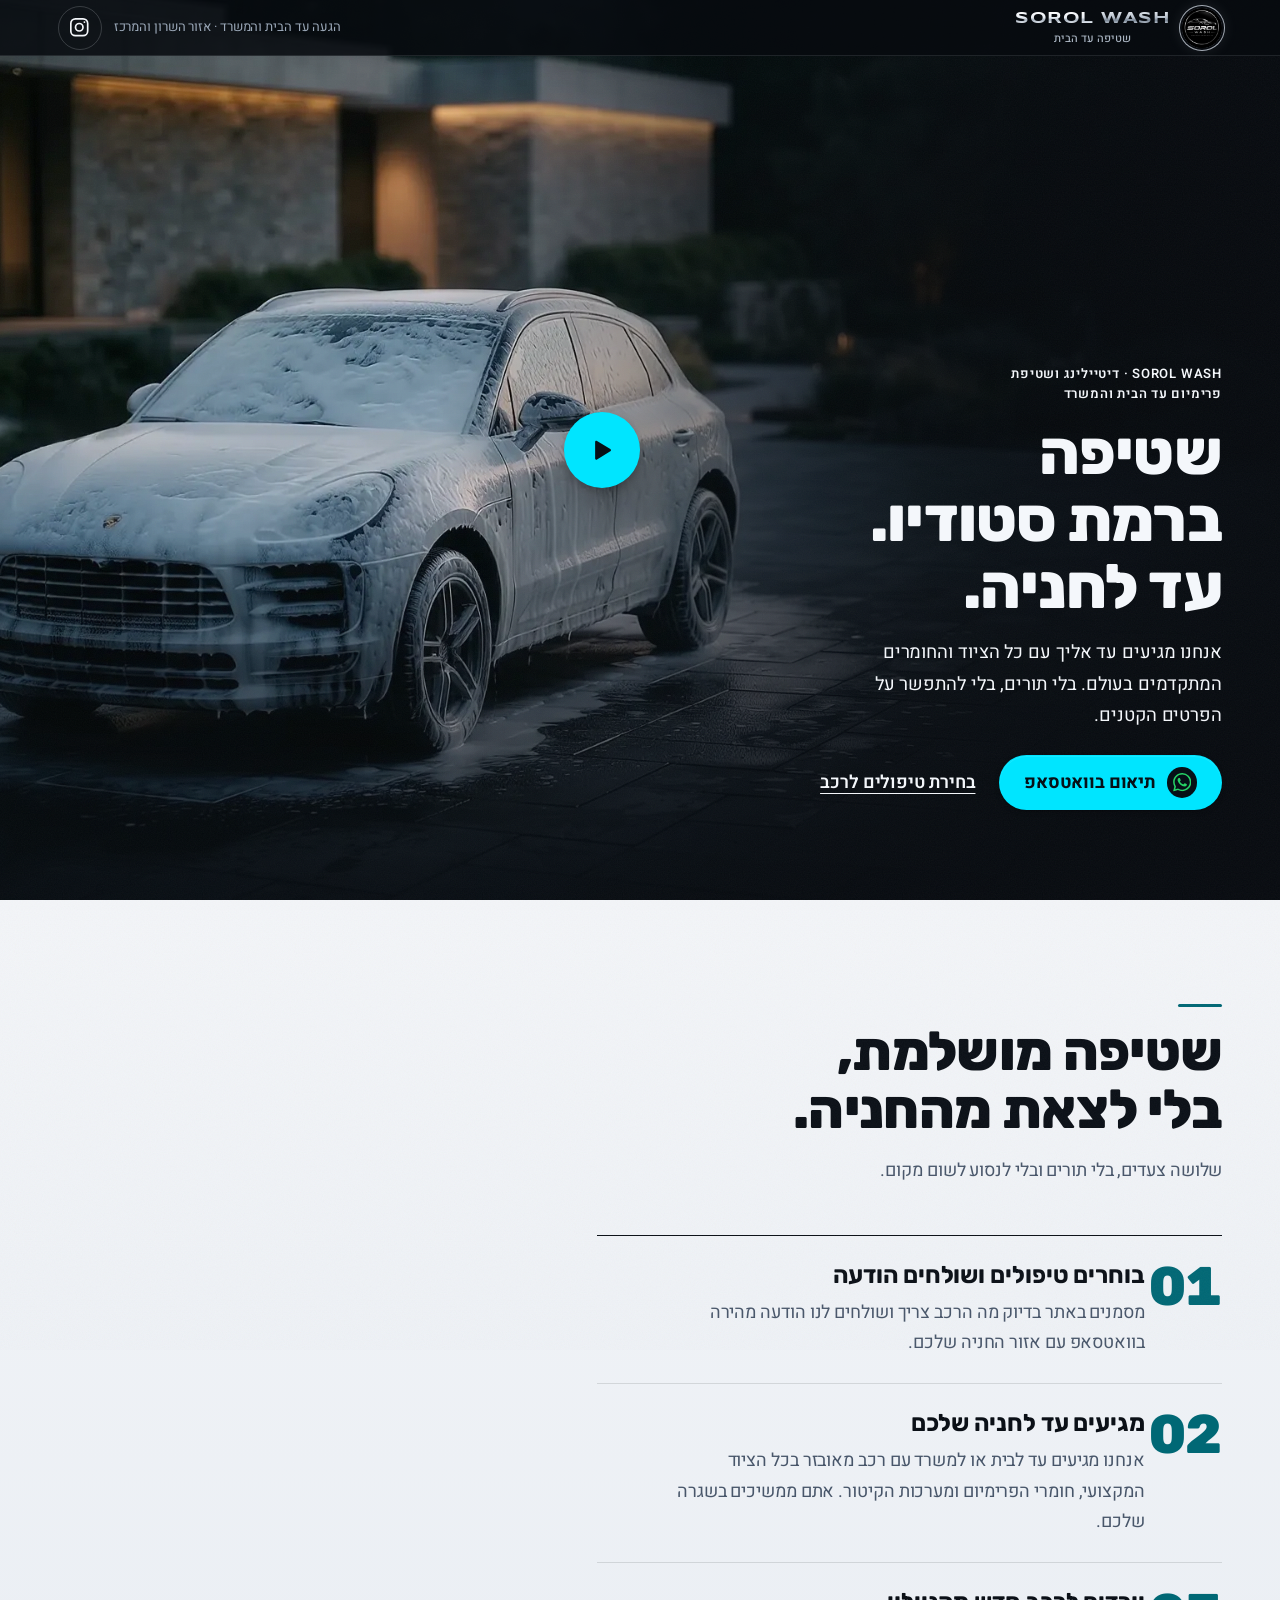
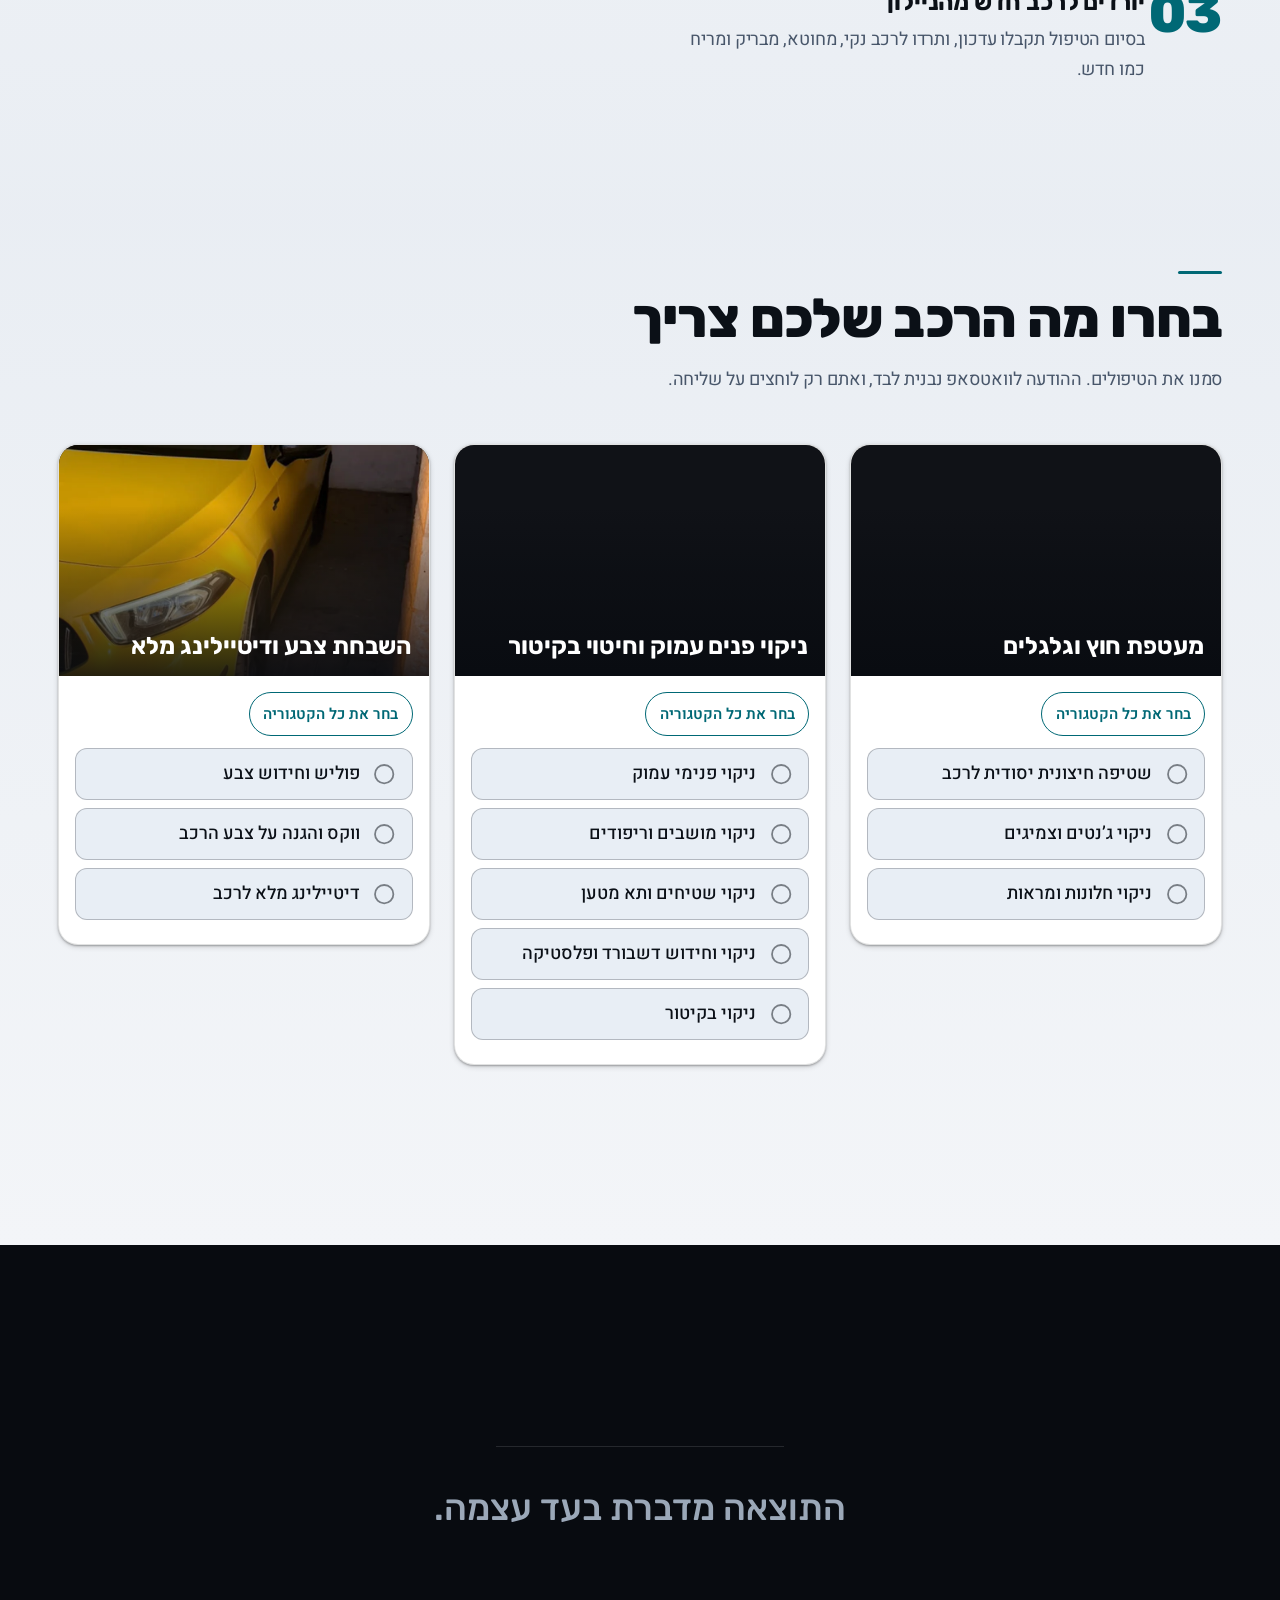
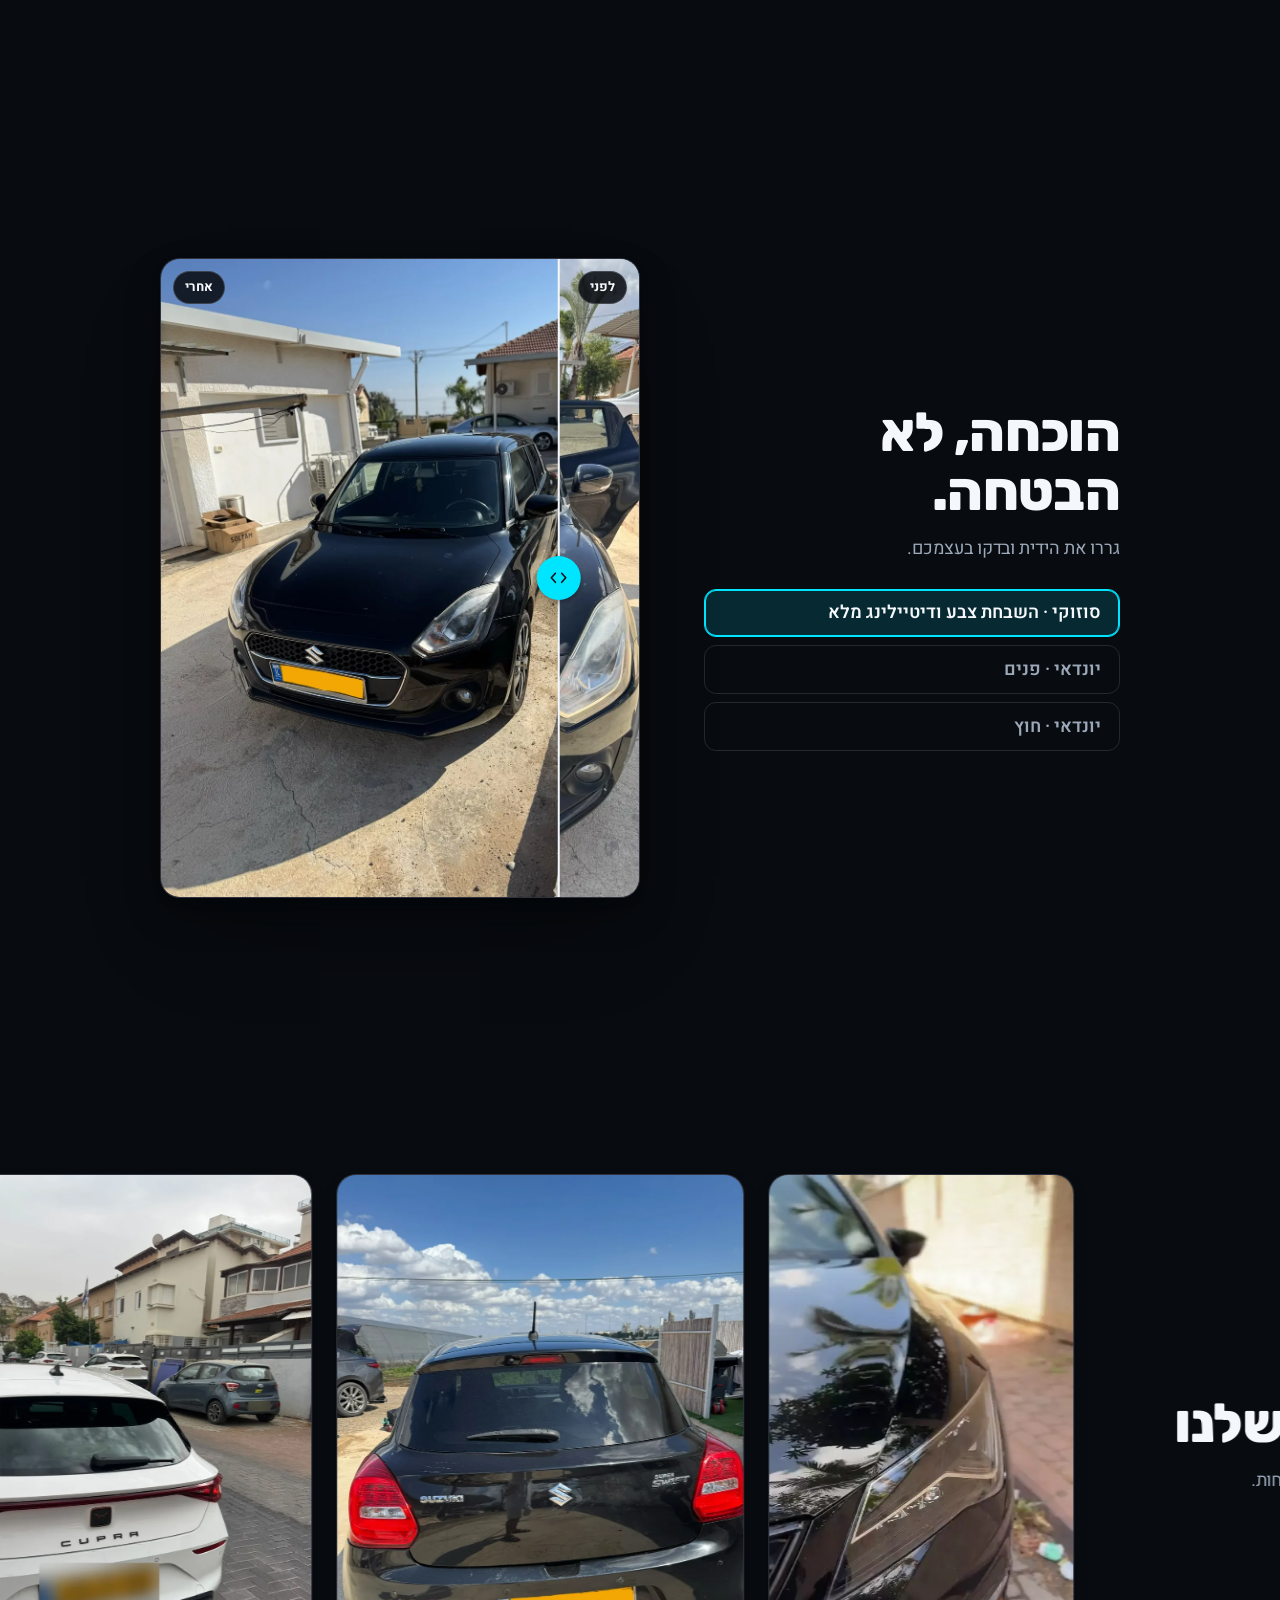
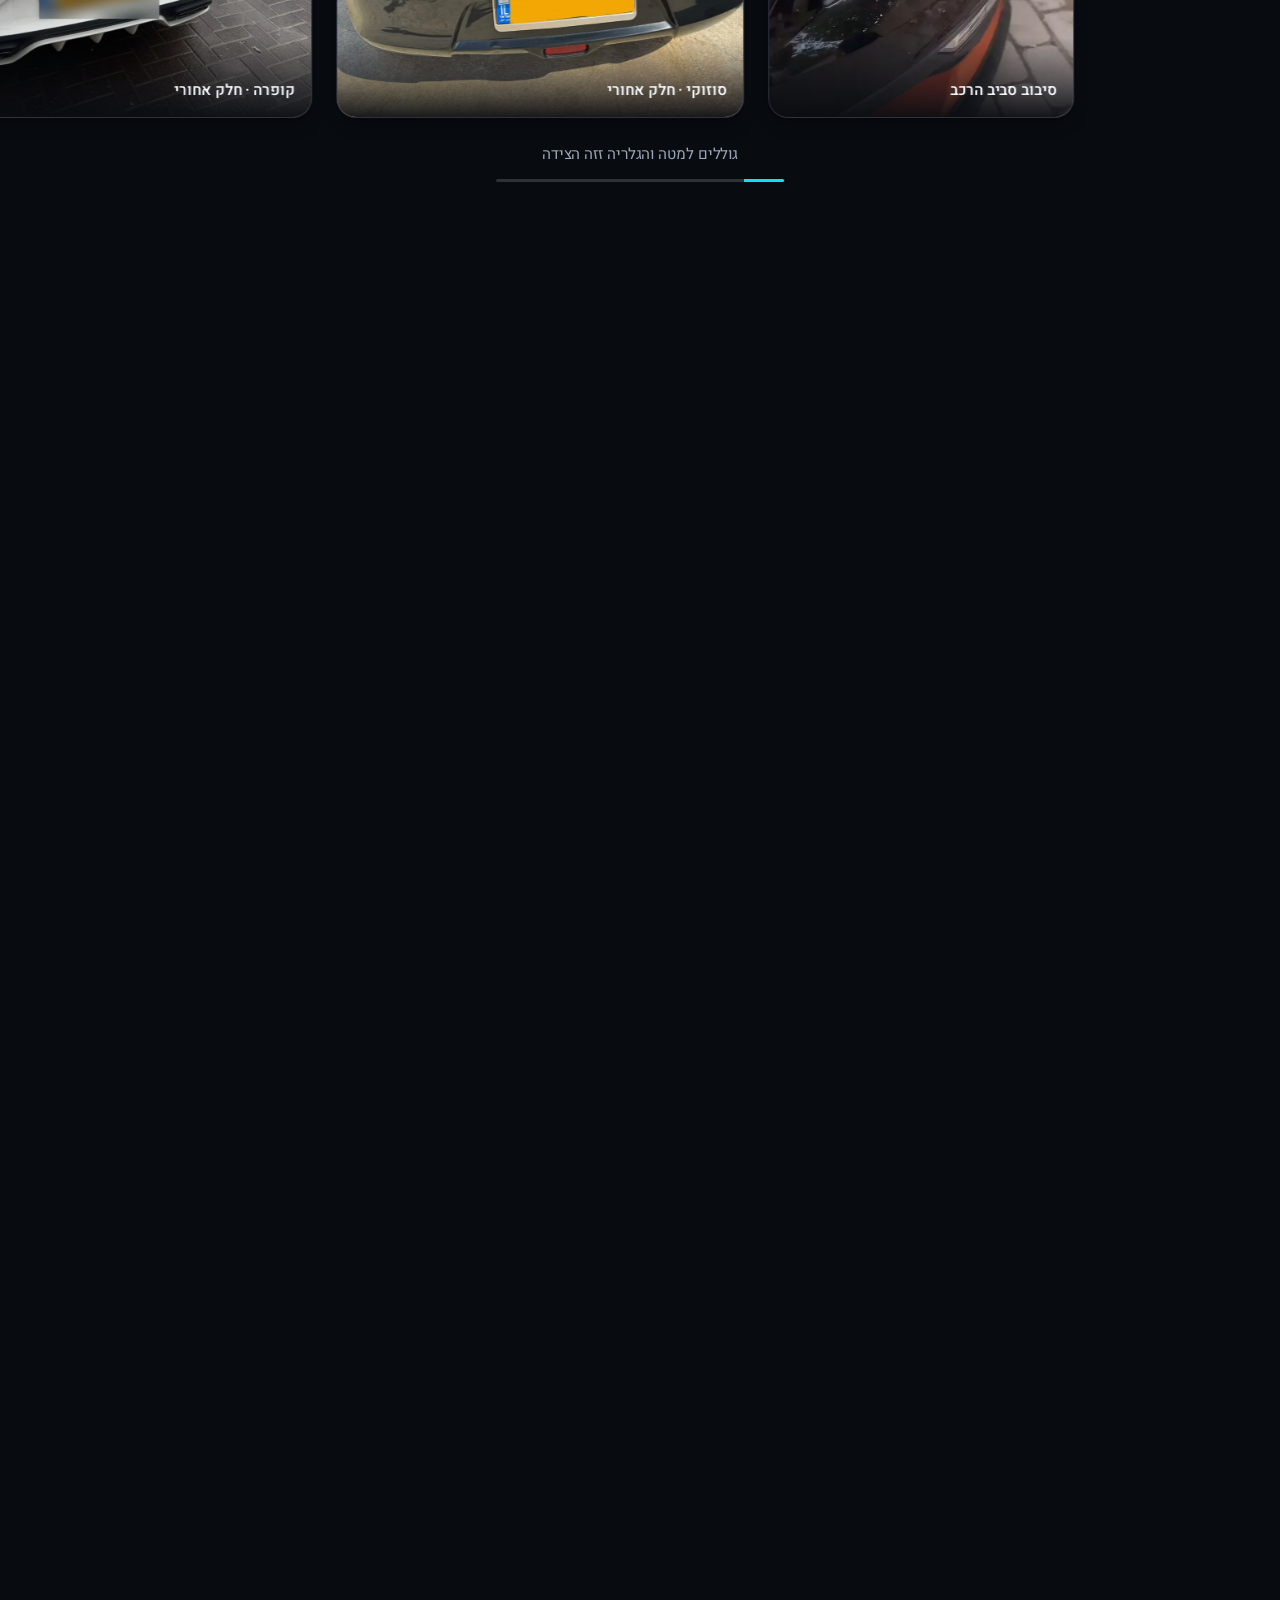
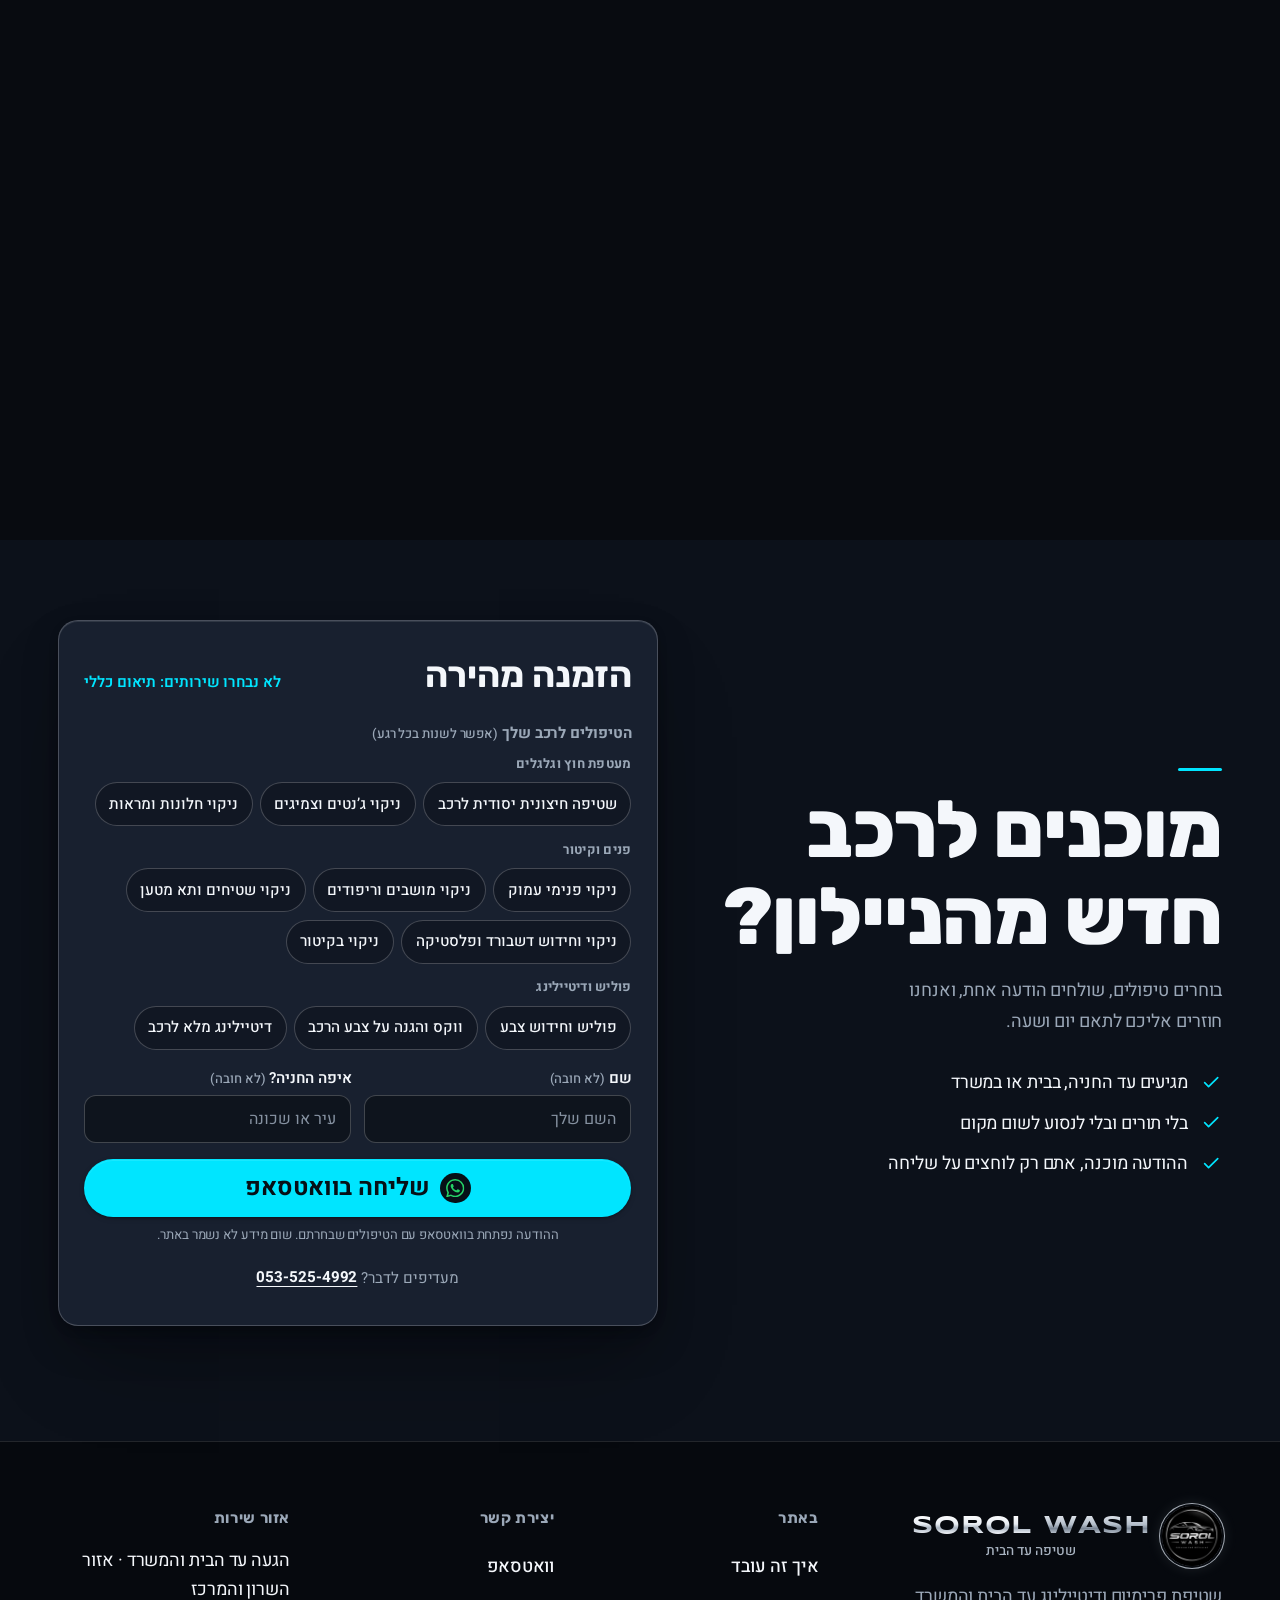
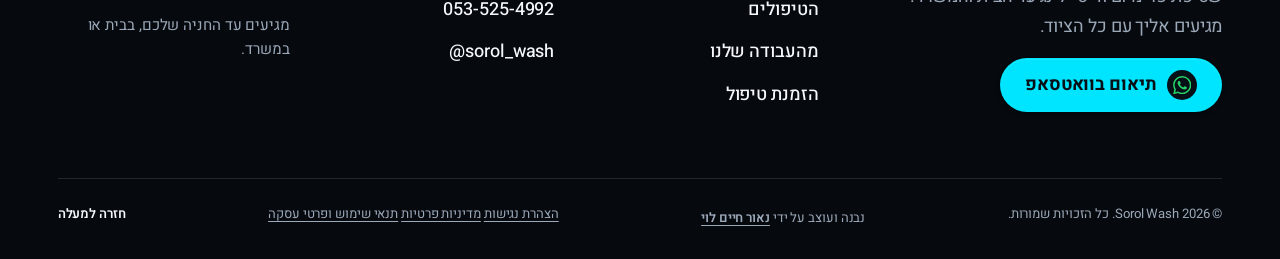
==== commit 4ad574d4: "Sharper wordmark; bigger phone before/after; trimmed set and spacing - Wordmark on one line, crisp c" ====
--- a/scrollcraft/builds/sorol-wash/index.html
+++ b/scrollcraft/builds/sorol-wash/index.html
@@ -195,17 +195,16 @@
         <h2 class="sc-display">הוכחה, לא הבטחה.</h2>
         <p class="sc-body">גררו את הידית ובדקו בעצמכם.</p>
         <div class="tabs" role="tablist" aria-label="בחירת רכב">
-          <button type="button" role="tab" class="tab" id="tab-0" aria-selected="true" aria-controls="baFrame" data-ba="0">יונדאי · פנים</button>
-          <button type="button" role="tab" class="tab" id="tab-1" aria-selected="false" aria-controls="baFrame" tabindex="-1" data-ba="1">סוזוקי · חוץ</button>
-          <button type="button" role="tab" class="tab" id="tab-2" aria-selected="false" aria-controls="baFrame" tabindex="-1" data-ba="2">קופרה · חוץ</button>
-          <button type="button" role="tab" class="tab" id="tab-3" aria-selected="false" aria-controls="baFrame" tabindex="-1" data-ba="3">יונדאי · חוץ</button>
+          <button type="button" role="tab" class="tab" id="tab-0" aria-selected="true" aria-controls="baFrame" data-ba="0">סוזוקי · השבחת צבע ודיטיילינג מלא</button>
+          <button type="button" role="tab" class="tab" id="tab-1" aria-selected="false" aria-controls="baFrame" tabindex="-1" data-ba="1">יונדאי · פנים</button>
+          <button type="button" role="tab" class="tab" id="tab-2" aria-selected="false" aria-controls="baFrame" tabindex="-1" data-ba="2">יונדאי · חוץ</button>
         </div>
       </div>
 
       <div class="ba-frame" id="baFrame" role="tabpanel" aria-label="השוואת לפני ואחרי">
-        <img id="baAfter" src="assets/ba-tucson-interior-after.webp" width="1000" height="1333" alt="מושבים אחוריים נקיים ביונדאי אחרי הטיפול">
+        <img id="baAfter" src="assets/ba-swift-after.webp" width="1000" height="1333" alt="סוזוקי סוויפט שחורה ונקייה אחרי השבחת הצבע והדיטיילינג">
         <div class="ba-before" id="baBefore">
-          <img id="baBeforeImg" src="assets/ba-tucson-interior-before.webp" width="1000" height="1333" alt="מושב אחורי ביונדאי לפני הטיפול, עם כתמים">
+          <img id="baBeforeImg" src="assets/ba-swift-before.webp" width="1000" height="1333" alt="סוזוקי סוויפט שחורה לפני הטיפול, עם שפשופים בצבע">
           <div class="ba-ph" id="baPh" hidden>תמונת "לפני" בקרוב</div>
         </div>
         <span class="badge badge--before">לפני</span>
--- a/scrollcraft/builds/sorol-wash/sorol.css
+++ b/scrollcraft/builds/sorol-wash/sorol.css
@@ -121,24 +121,19 @@
   width: 2.5rem; height: 2.5rem; border-radius: 50%; flex: none;
   box-shadow: 0 0 0 2px #080B10, 0 0 0 3px rgba(214, 222, 232, 0.75), 0 0 1rem rgba(214, 222, 232, 0.16);
 }
-.brand__text { display: flex; flex-direction: column; gap: 0.3rem; line-height: 1; direction: ltr; text-align: start; }
-/* The wordmark echoes the logo: a heavy, wide, slanted SOROL in brushed silver over a thin, spaced WASH. */
+.brand__text { display: flex; flex-direction: column; align-items: stretch; gap: 0.36rem; line-height: 1; direction: ltr; }
+/* SOROL WASH on one line, crisp chrome gradient (no skew or filter, which blurred the clipped text). */
 .brand__name {
-  display: flex; align-items: baseline; gap: 0.7em; text-transform: uppercase;
-  font-family: 'Syncopate', var(--sc-font-display), sans-serif; font-size: 1.12rem;
-}
-.brand__name i {
-  font-style: normal; font-weight: 700; letter-spacing: 0.02em; display: inline-block; transform: skewX(-11deg);
-  padding-inline-end: 0.12em;
-  background: linear-gradient(180deg, #FFFFFF 0%, #E8EDF3 24%, #98A3B1 50%, #F3F6FA 66%, #B4BEC9 100%);
-  -webkit-background-clip: text; background-clip: text; -webkit-text-fill-color: transparent; color: #D8DEE6;
-  filter: drop-shadow(0 1px 1px rgba(0, 0, 0, 0.55));
-}
-.brand__name b {
-  font-weight: 400; font-size: 0.56em; letter-spacing: 0.5em; color: #CDD4DD;
-  background: none; -webkit-text-fill-color: currentColor;
-}
-.brand__tag { font-size: 0.74rem; font-weight: 500; letter-spacing: 0; direction: rtl; text-align: right; color: #A9B4C1; }
+  display: flex; align-items: baseline; justify-content: center; gap: 0.5em; text-transform: uppercase;
+  font-family: 'Syncopate', var(--sc-font-display), sans-serif; font-size: 1rem; font-weight: 700; letter-spacing: 0.03em;
+}
+.brand__name i, .brand__name b {
+  font-style: normal; font-weight: 700; display: inline-block;
+  -webkit-background-clip: text; background-clip: text; -webkit-text-fill-color: transparent;
+}
+.brand__name i { background-image: linear-gradient(180deg, #FFFFFF 0%, #E8EDF3 40%, #A7B2BF 56%, #F3F6FA 80%, #C5CDD7 100%); color: #E2E7EE; }
+.brand__name b { background-image: linear-gradient(180deg, #E4E9EF 0%, #B3BDC9 42%, #7C8897 58%, #C9D1DA 84%, #A2ADBB 100%); color: #B8C2CE; }
+.brand__tag { font-size: 0.7rem; font-weight: 500; letter-spacing: 0; direction: rtl; text-align: center; color: #A9B4C1; }
 .brand--lg img { width: 3.75rem; height: 3.75rem; }
 .brand--lg .brand__name { font-size: 1.55rem; }
 .brand--lg .brand__tag { font-size: 0.86rem; }
@@ -621,7 +616,7 @@
 /* act 4a: a plain section now, sized to one screen with room for the docket */
 .proof {
   min-height: 100svh; display: flex; align-items: center;
-  padding-block: calc(var(--sc-bar-h) + var(--sc-6)) calc(var(--docket-h) + var(--sc-7) + env(safe-area-inset-bottom, 0px));
+  padding-block: calc(var(--sc-bar-h) + var(--sc-2)) calc(var(--docket-h) + var(--sc-3) + env(safe-area-inset-bottom, 0px));
 }
 .proof .sc-wrap { display: flex; justify-content: center; }
 /* act 4b: tell the visitor what the scroll is doing */
@@ -631,3 +626,13 @@
 .rail-progress { width: min(18rem, 60vw); height: 3px; border-radius: 2px; background: rgba(244, 247, 251, 0.16); overflow: hidden; }
 .rail-progress__bar { display: block; height: 100%; background: var(--sc-accent); transform-origin: right center; transform: scaleX(0); }
 @media (prefers-reduced-motion: reduce) { .rail-meta { display: none; } .proof { min-height: 0; } }
+
+/* phones: the before/after frame takes the full width, 4:5, so the change reads at a glance */
+@media (orientation: portrait) and (max-width: 860px) {
+  .ba-frame { aspect-ratio: 4 / 5; width: min(calc(100vw - 2 * var(--sc-gutter)), 34rem); }
+  .ba { gap: var(--sc-3); }
+}
+@media (max-width: 520px) {
+  .tabs { display: grid; grid-template-columns: repeat(3, 1fr); gap: 0.4rem; }
+  .tab { font-size: 0.78rem; padding-inline: 0.3rem; min-height: 2.75rem; line-height: 1.25; }
+}
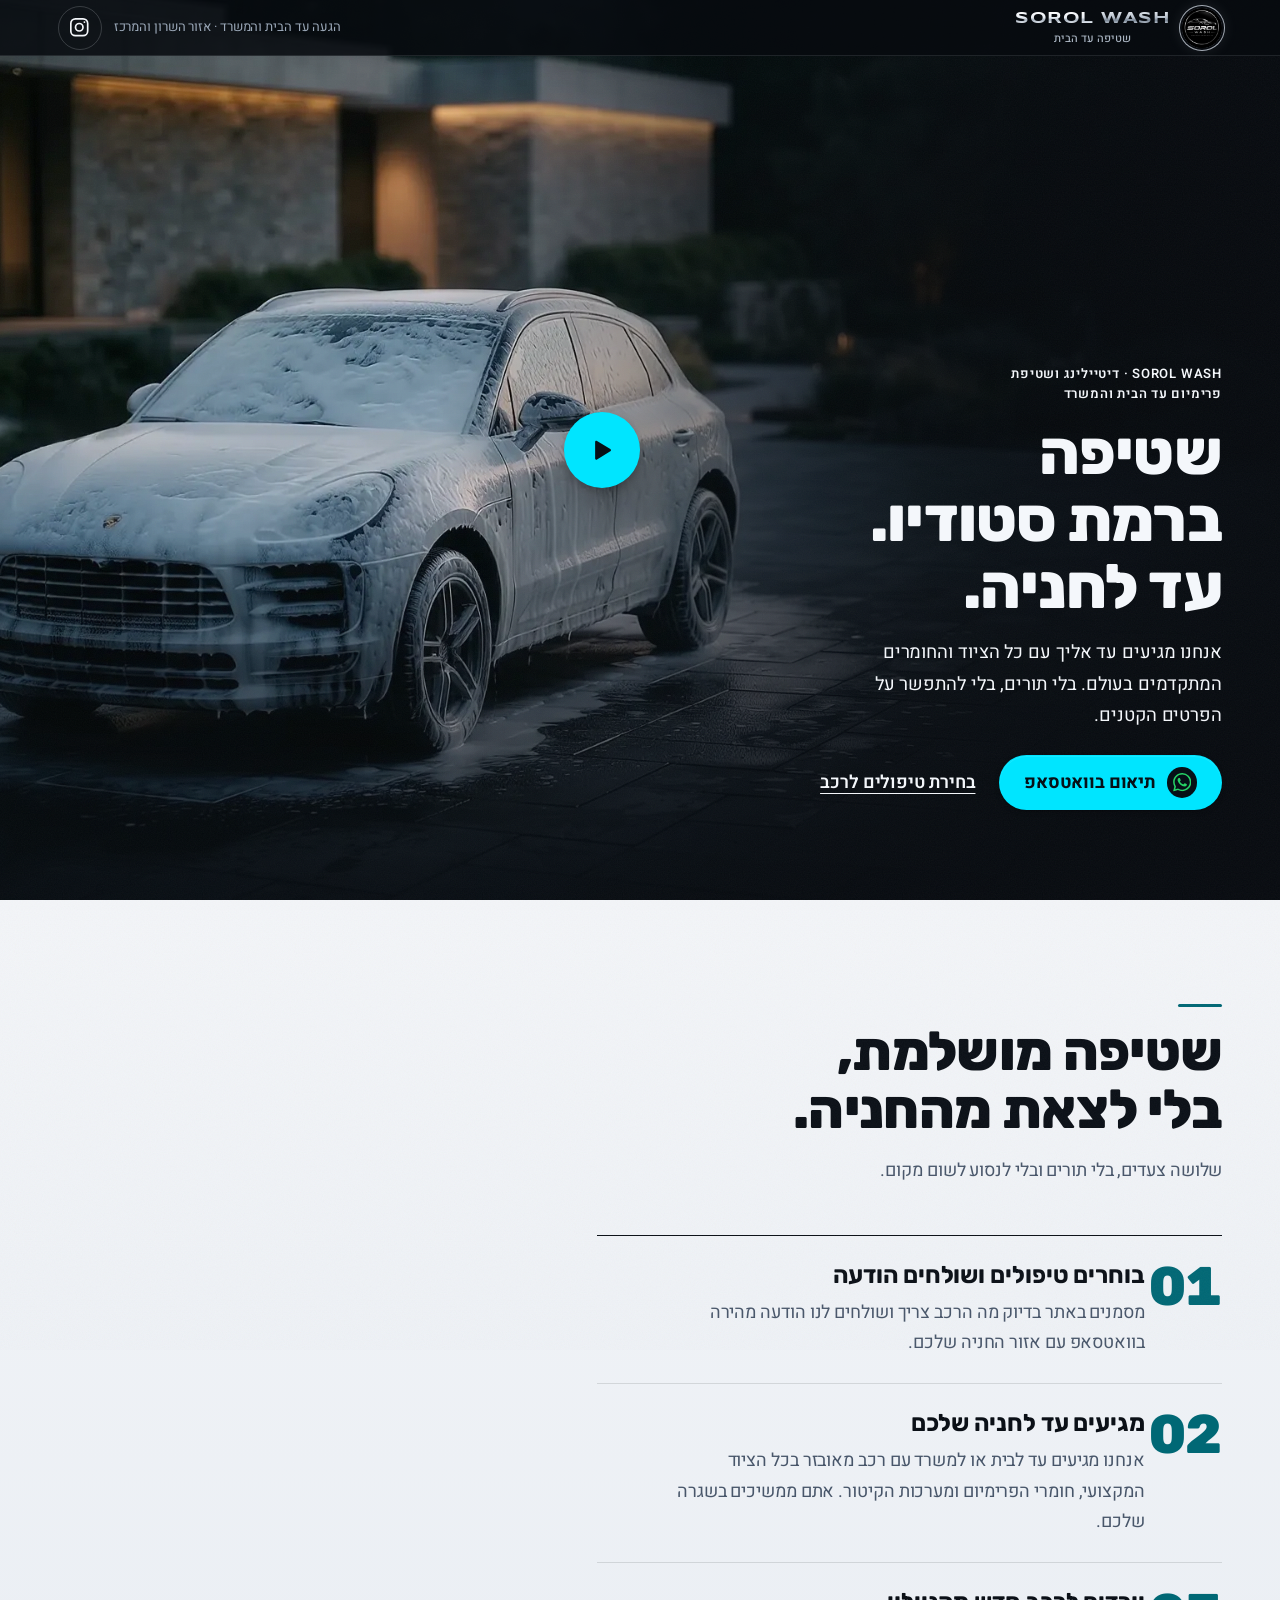
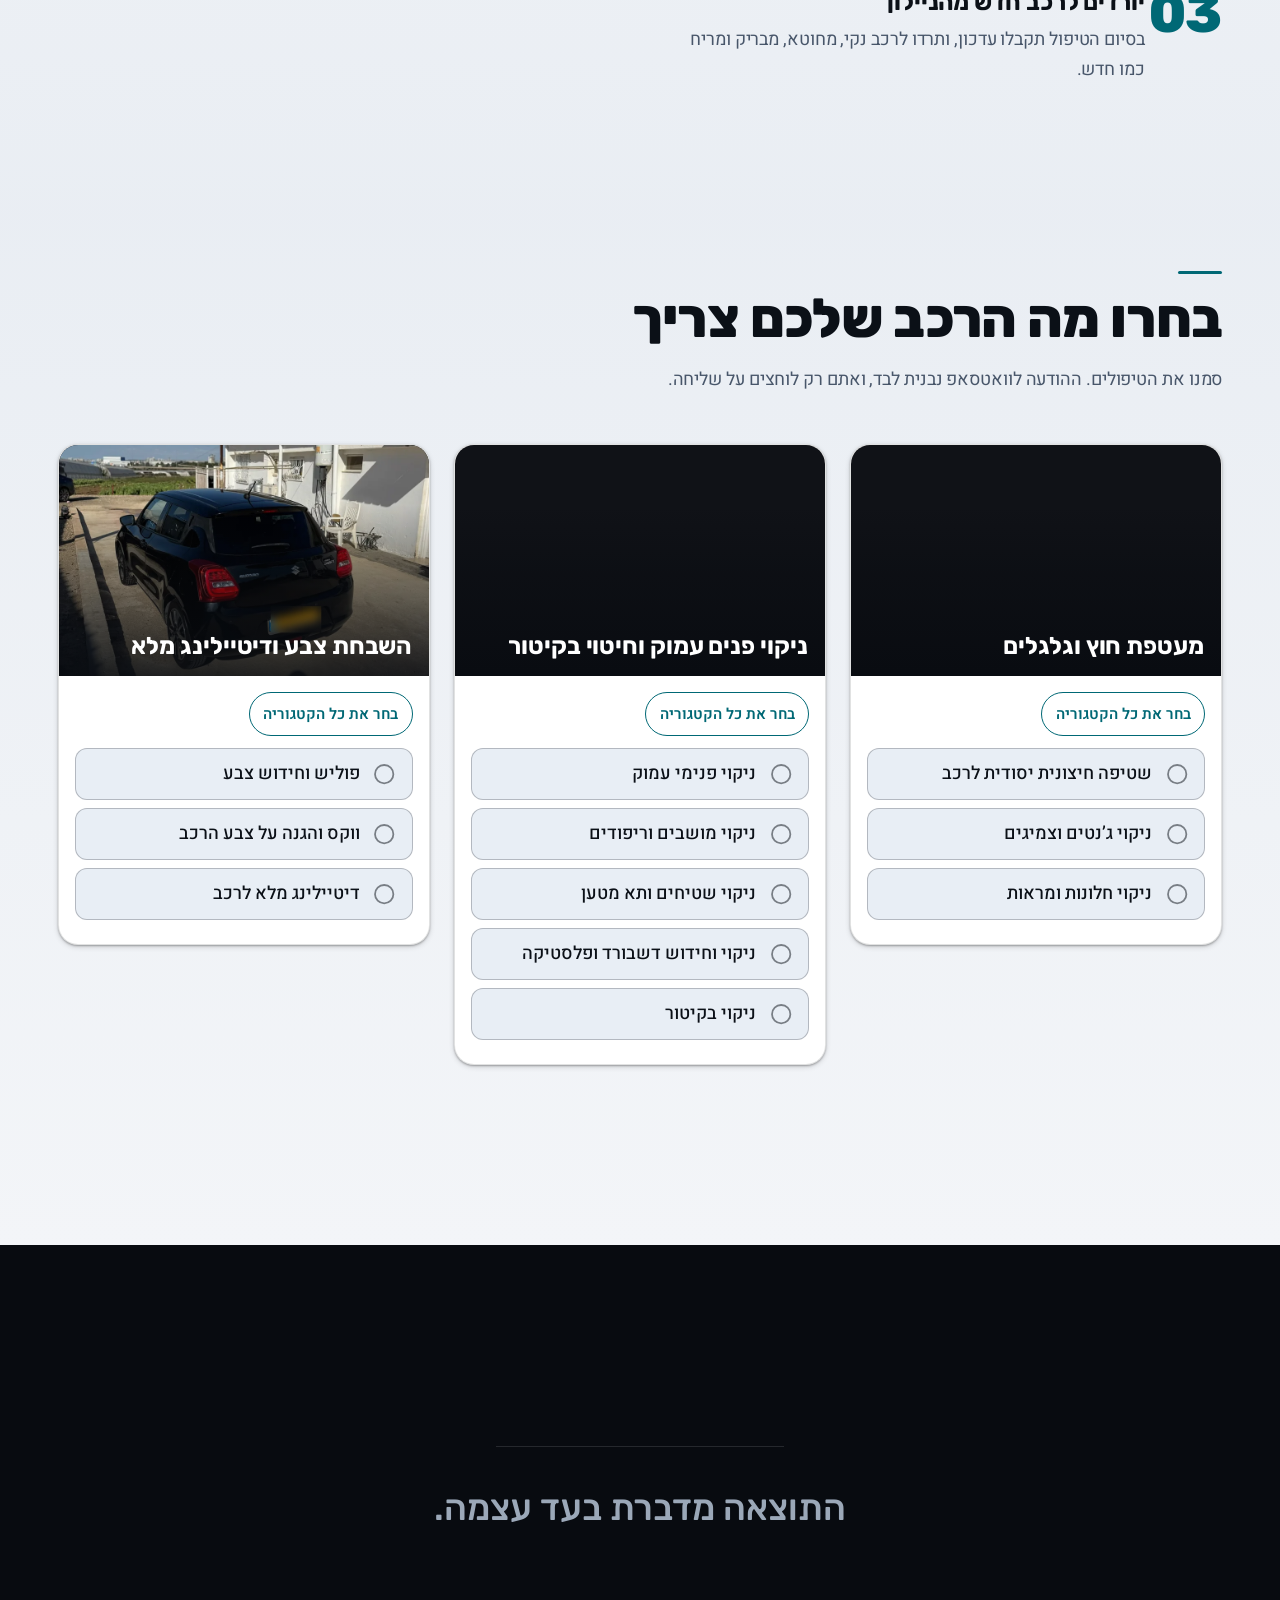
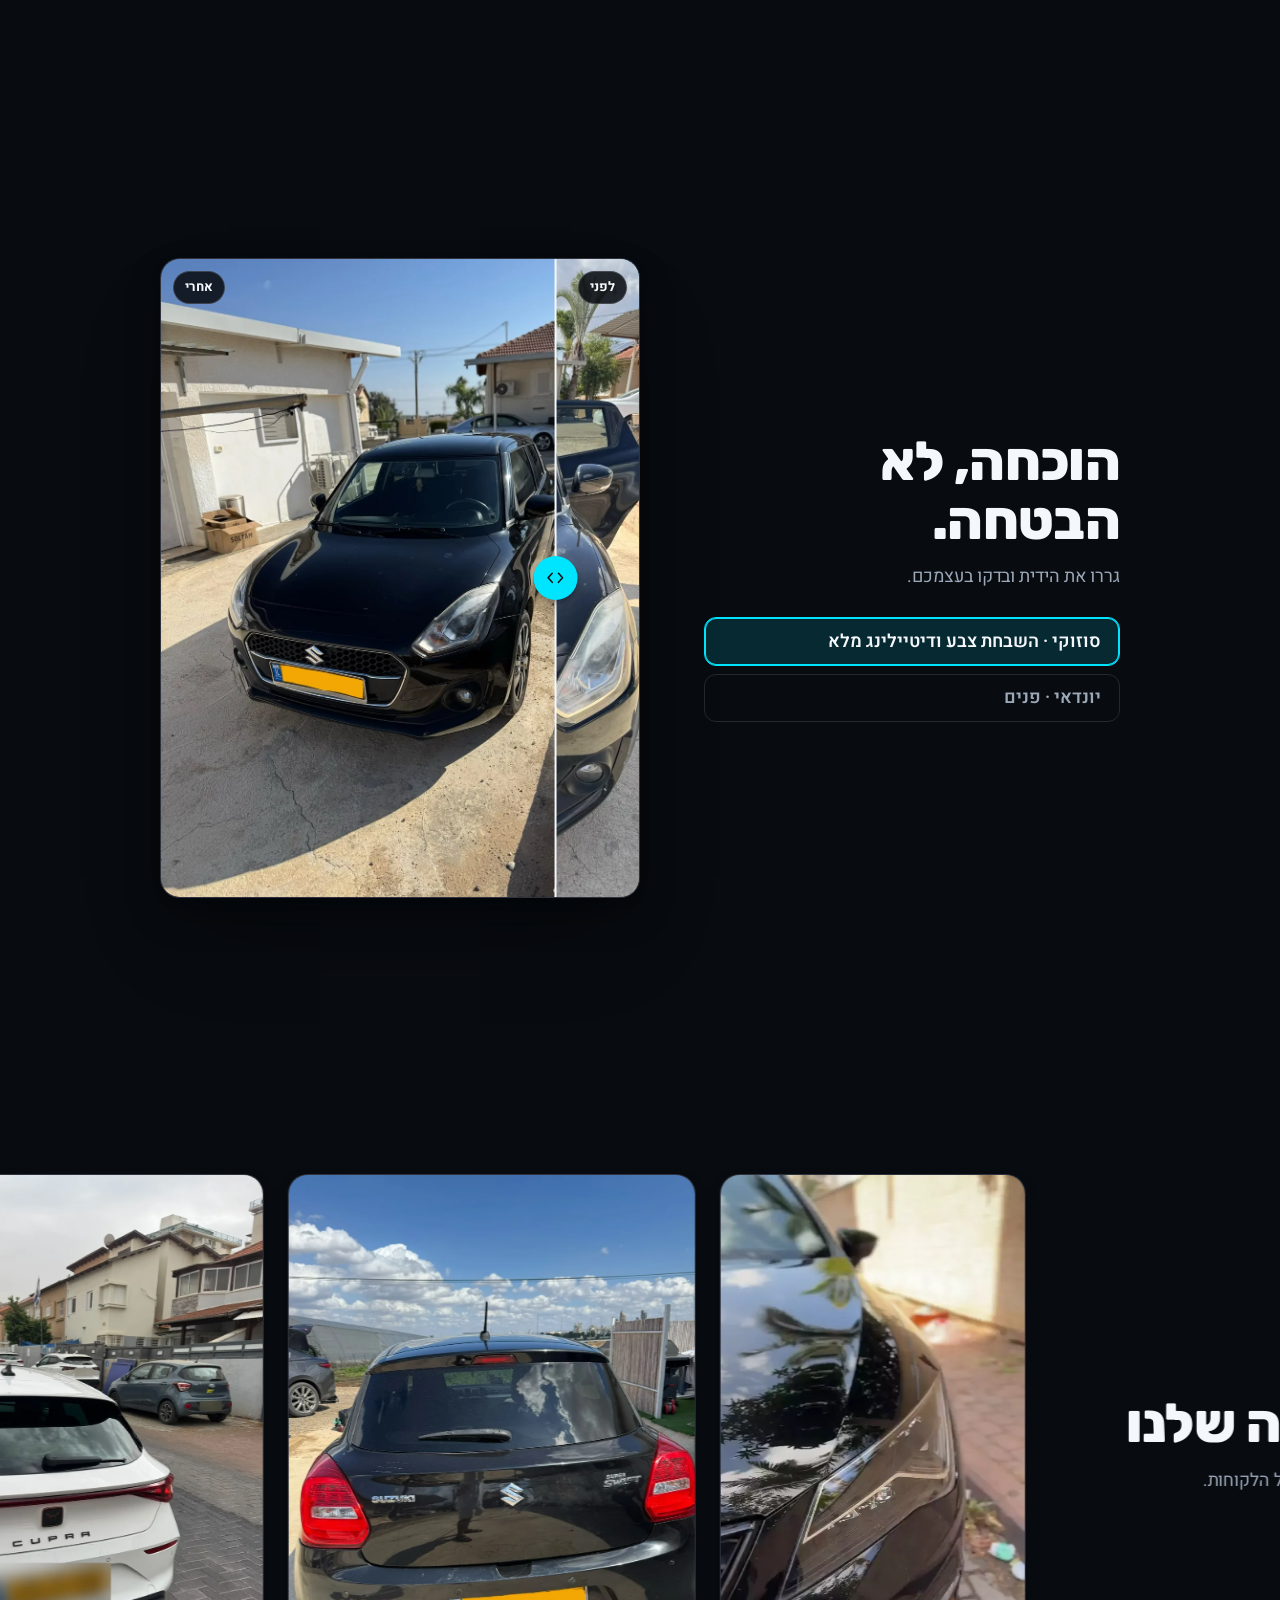
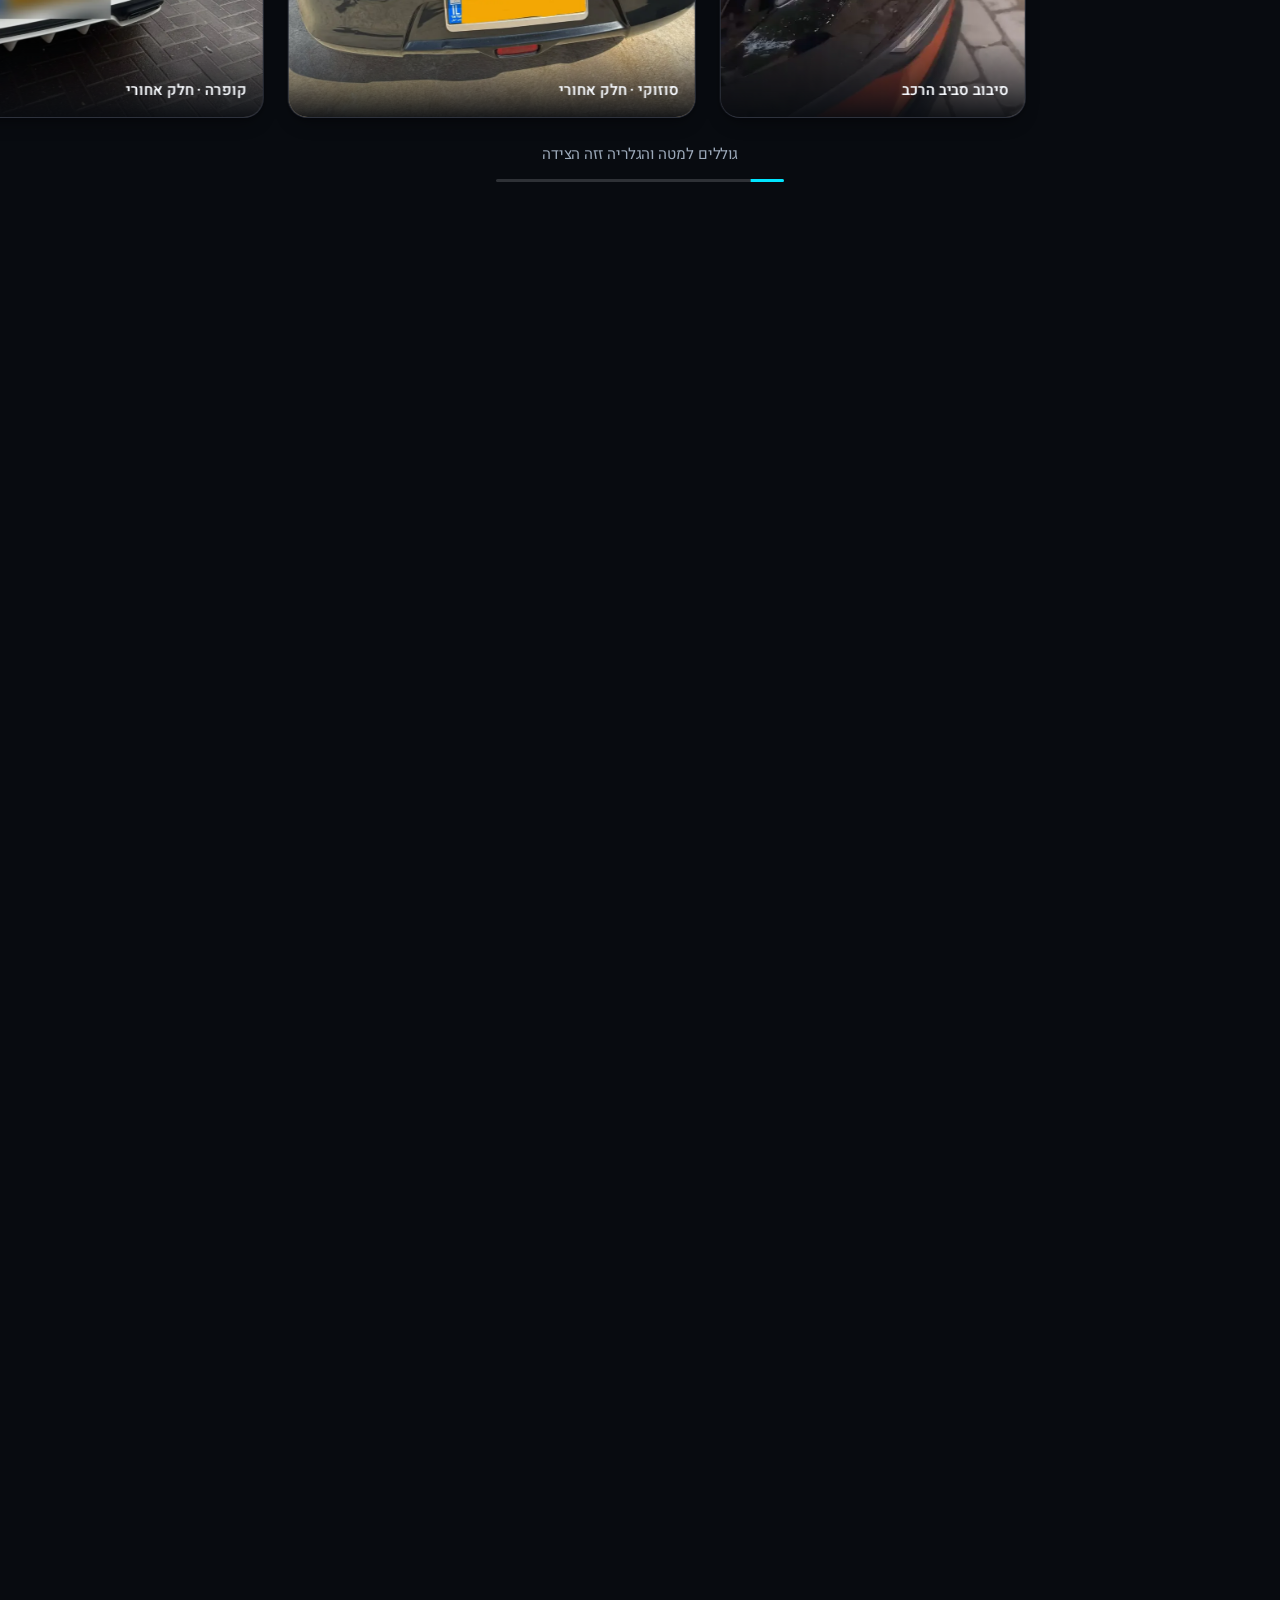
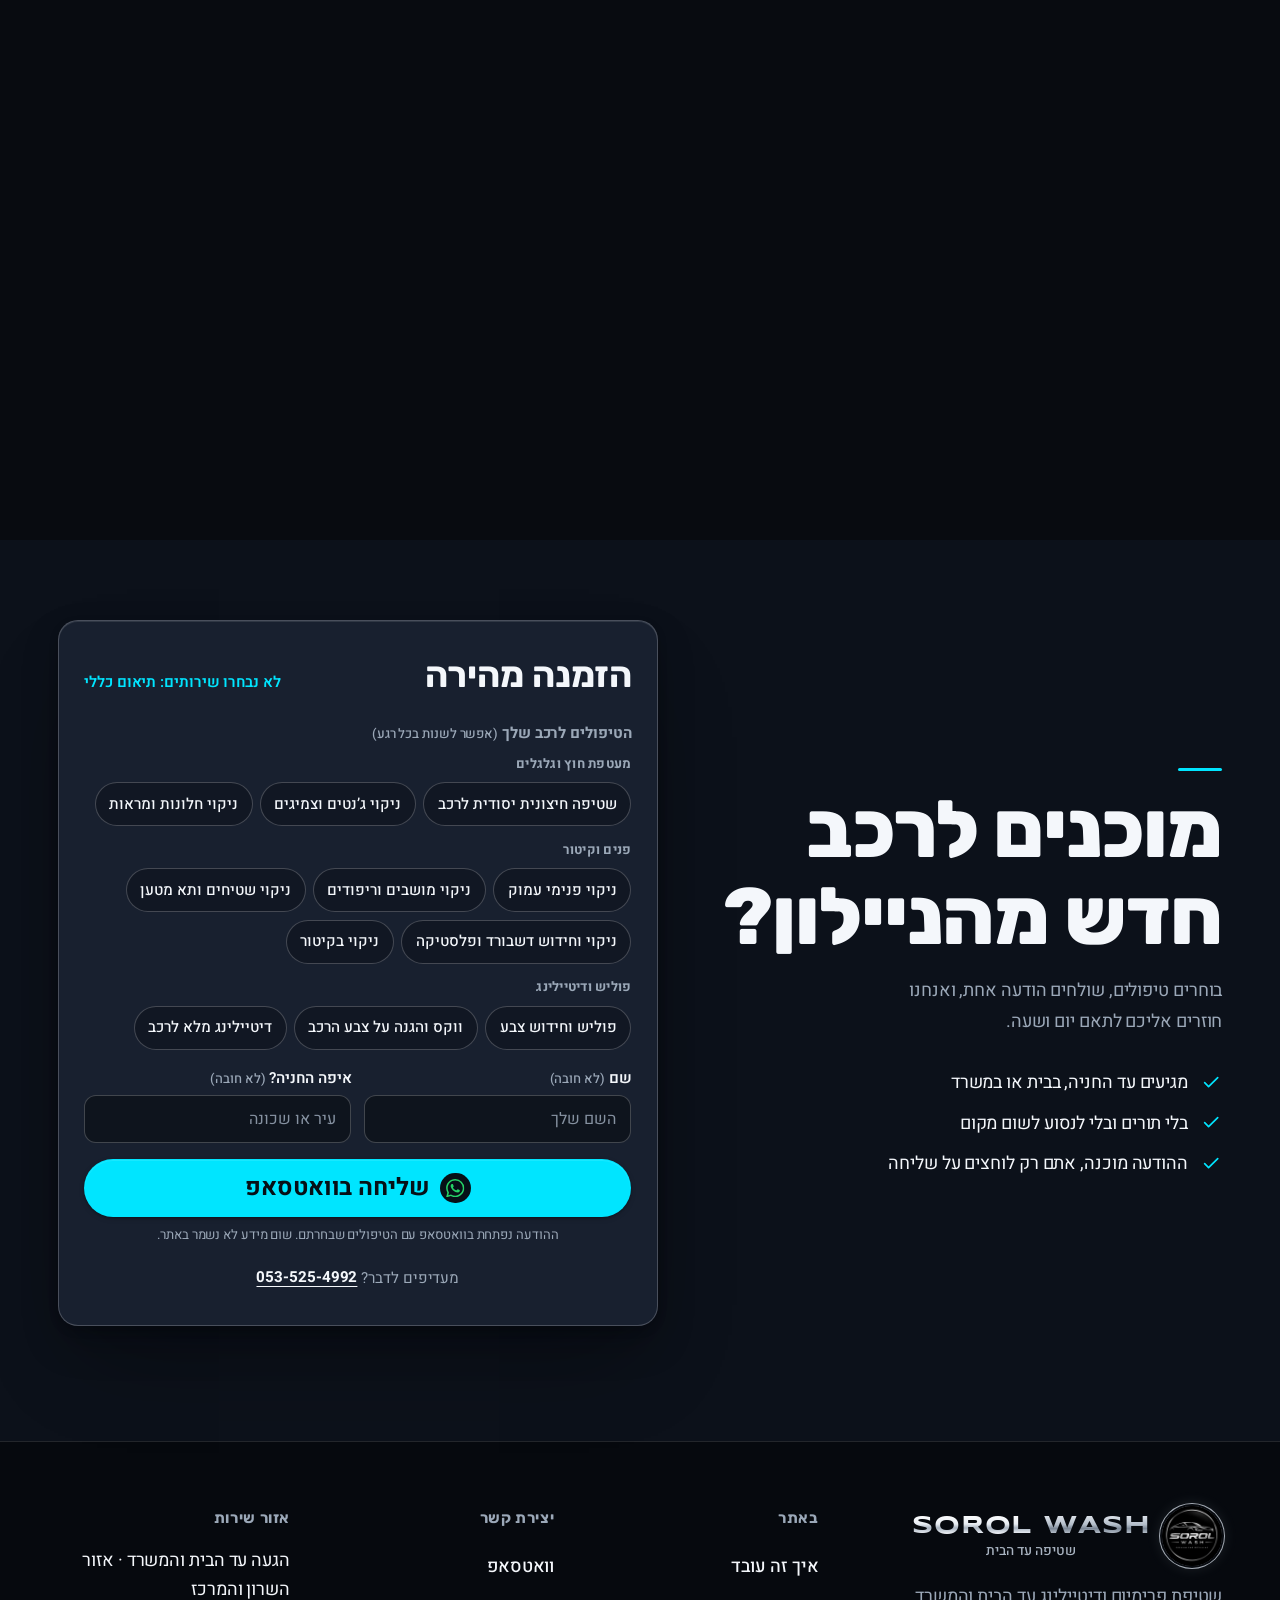
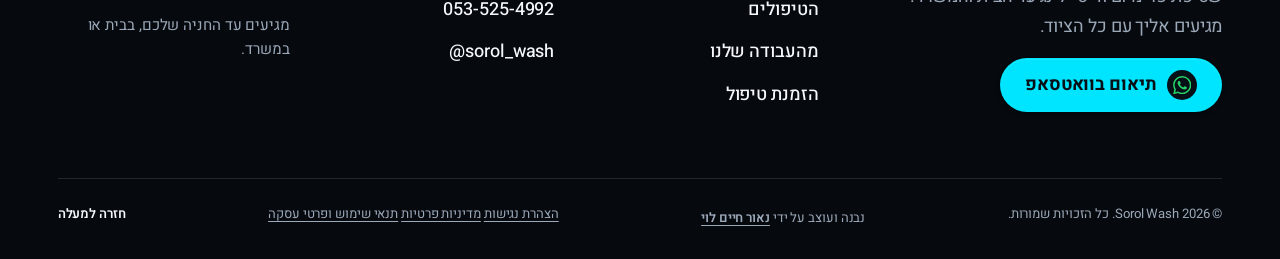
==== commit f4da2509: "Drop Hyundai exterior pair; full-car photo on the polish service card - Before/after: Suzuki and Hyu" ====
--- a/scrollcraft/builds/sorol-wash/index.html
+++ b/scrollcraft/builds/sorol-wash/index.html
@@ -161,7 +161,7 @@
         <div class="cell" data-sc-in>
           <article class="mcard" data-cat="3">
             <header class="mcard__hero">
-              <img src="assets/card-polish.webp?v=4" width="900" height="562" alt="" loading="lazy" decoding="async">
+              <img src="assets/card-polish-full.webp?v=5" width="900" height="562" alt="" loading="lazy" decoding="async">
               <span class="card__count" data-count-cat="3" hidden></span>
               <h3>השבחת צבע ודיטיילינג מלא</h3>
             </header>
@@ -197,7 +197,6 @@
         <div class="tabs" role="tablist" aria-label="בחירת רכב">
           <button type="button" role="tab" class="tab" id="tab-0" aria-selected="true" aria-controls="baFrame" data-ba="0">סוזוקי · השבחת צבע ודיטיילינג מלא</button>
           <button type="button" role="tab" class="tab" id="tab-1" aria-selected="false" aria-controls="baFrame" tabindex="-1" data-ba="1">יונדאי · פנים</button>
-          <button type="button" role="tab" class="tab" id="tab-2" aria-selected="false" aria-controls="baFrame" tabindex="-1" data-ba="2">יונדאי · חוץ</button>
         </div>
       </div>
 
--- a/scrollcraft/builds/sorol-wash/sorol.css
+++ b/scrollcraft/builds/sorol-wash/sorol.css
@@ -633,6 +633,6 @@
   .ba { gap: var(--sc-3); }
 }
 @media (max-width: 520px) {
-  .tabs { display: grid; grid-template-columns: repeat(3, 1fr); gap: 0.4rem; }
+  .tabs { display: grid; grid-template-columns: repeat(2, 1fr); gap: 0.4rem; }
   .tab { font-size: 0.78rem; padding-inline: 0.3rem; min-height: 2.75rem; line-height: 1.25; }
 }
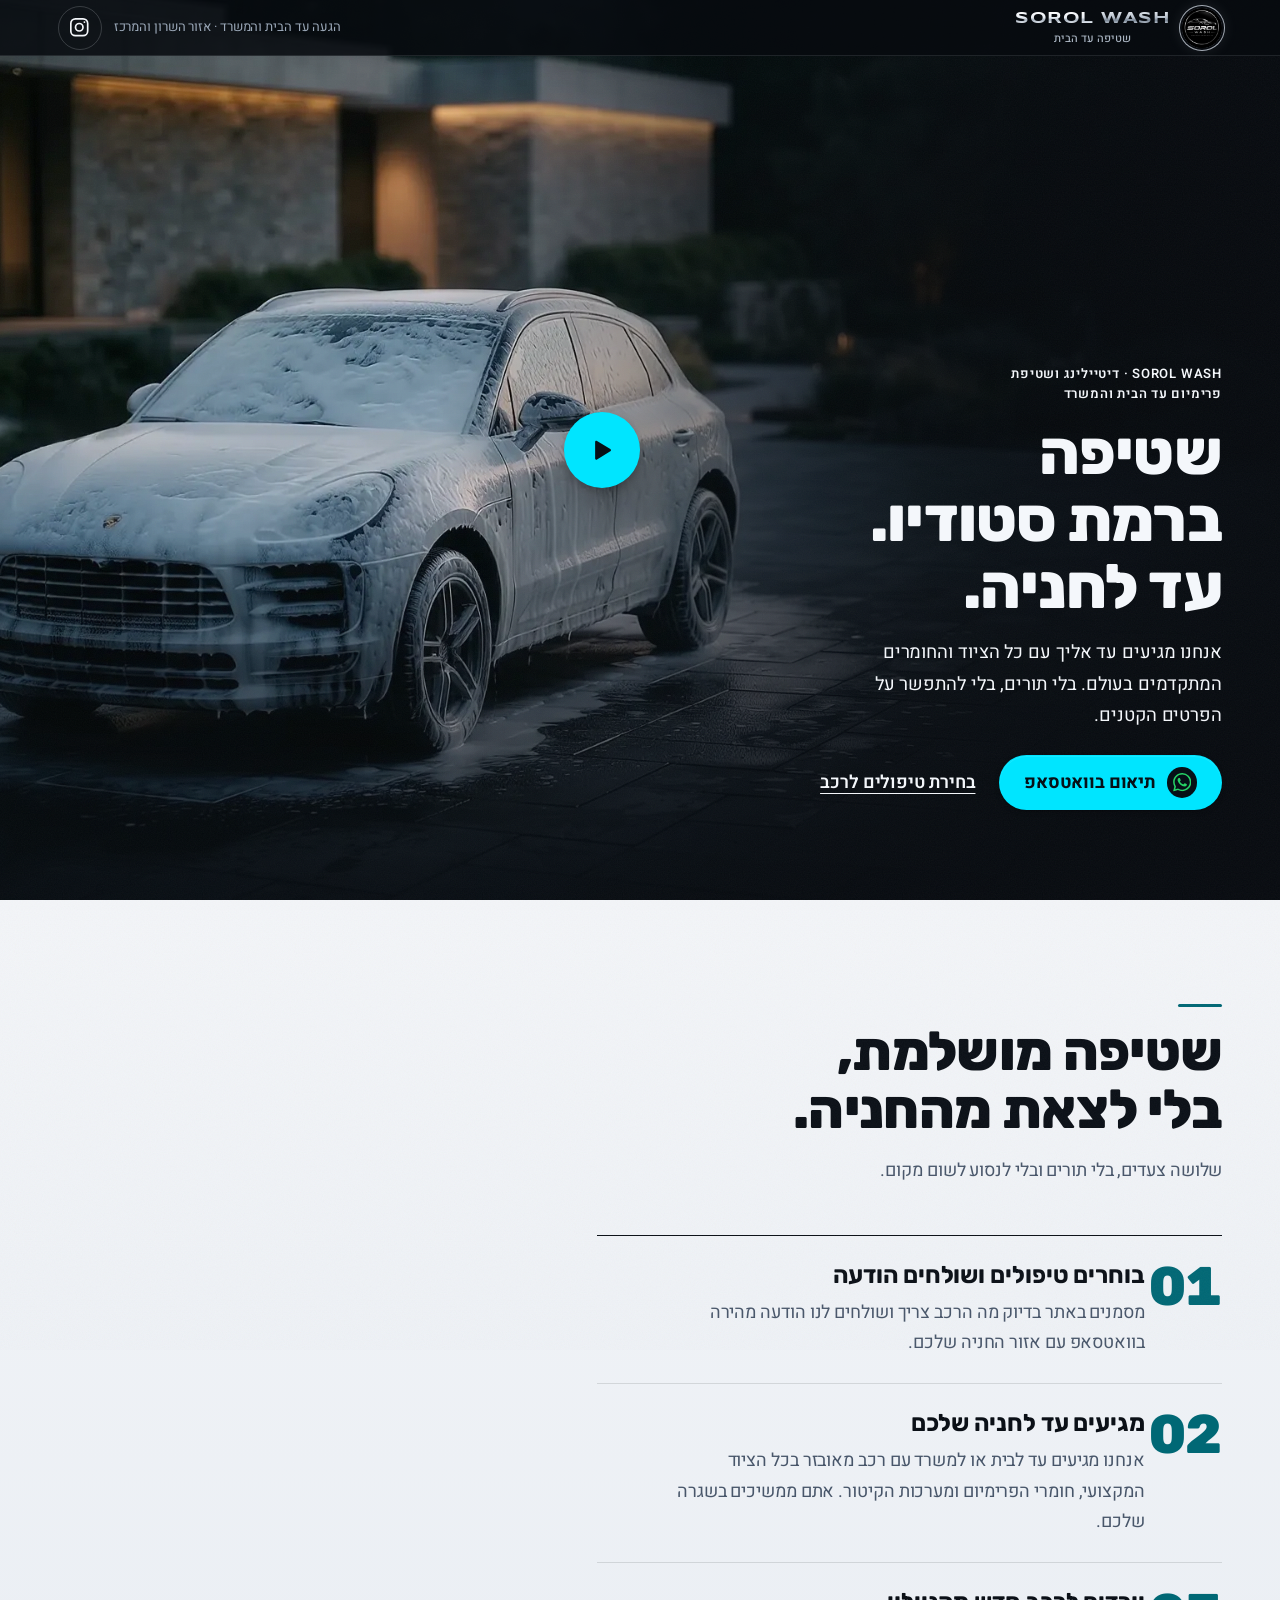
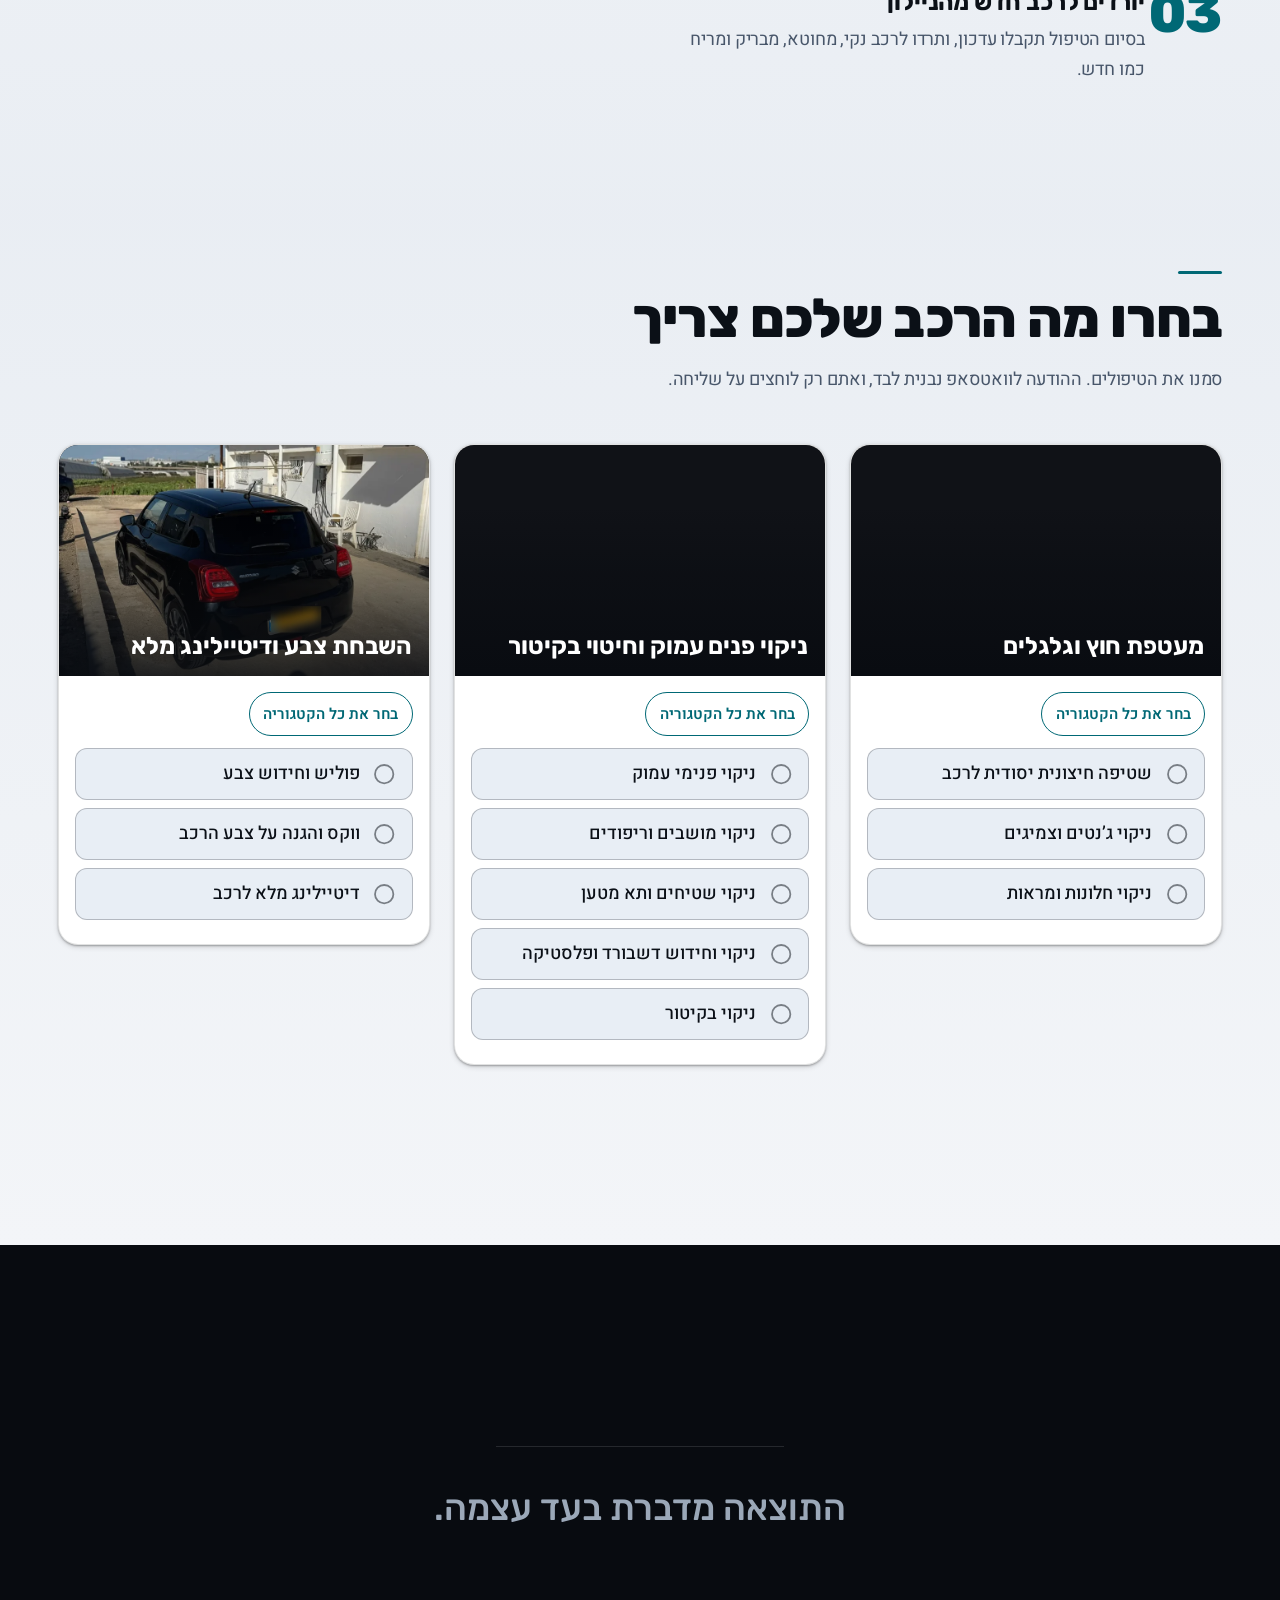
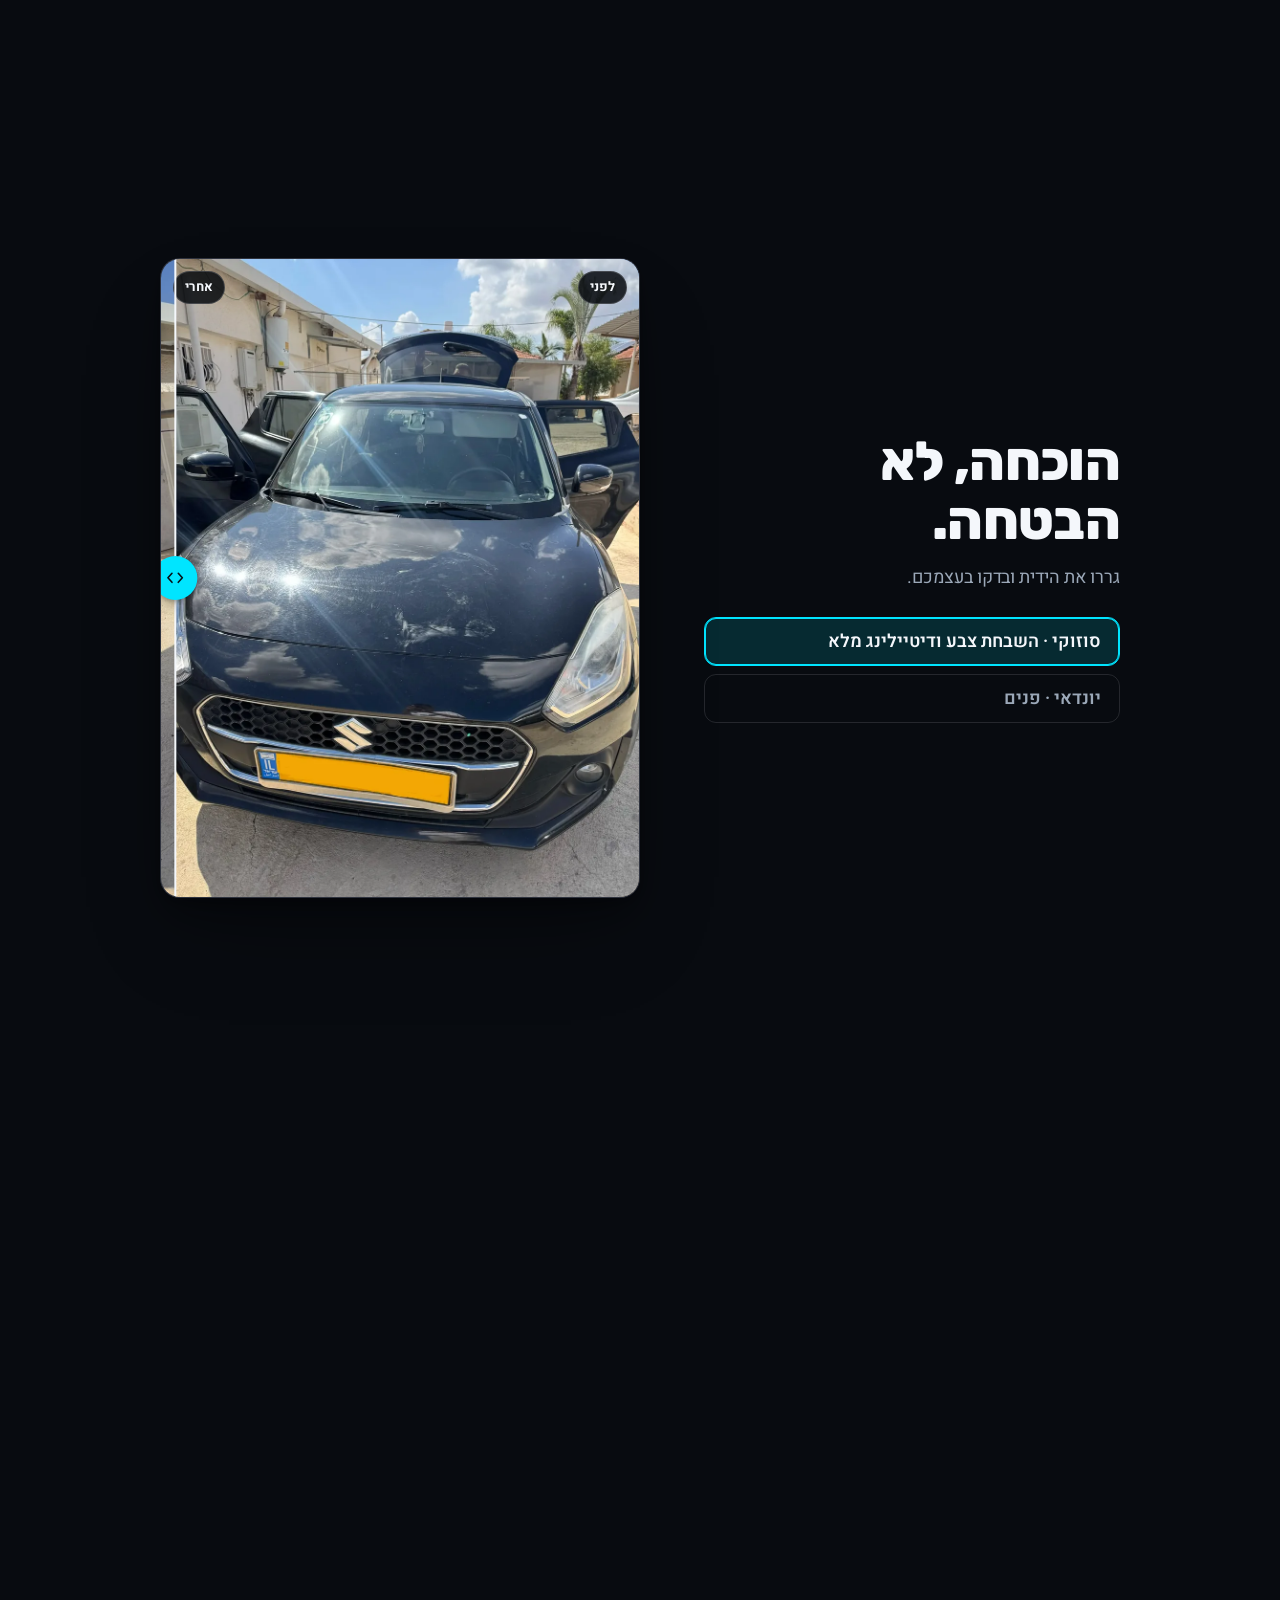
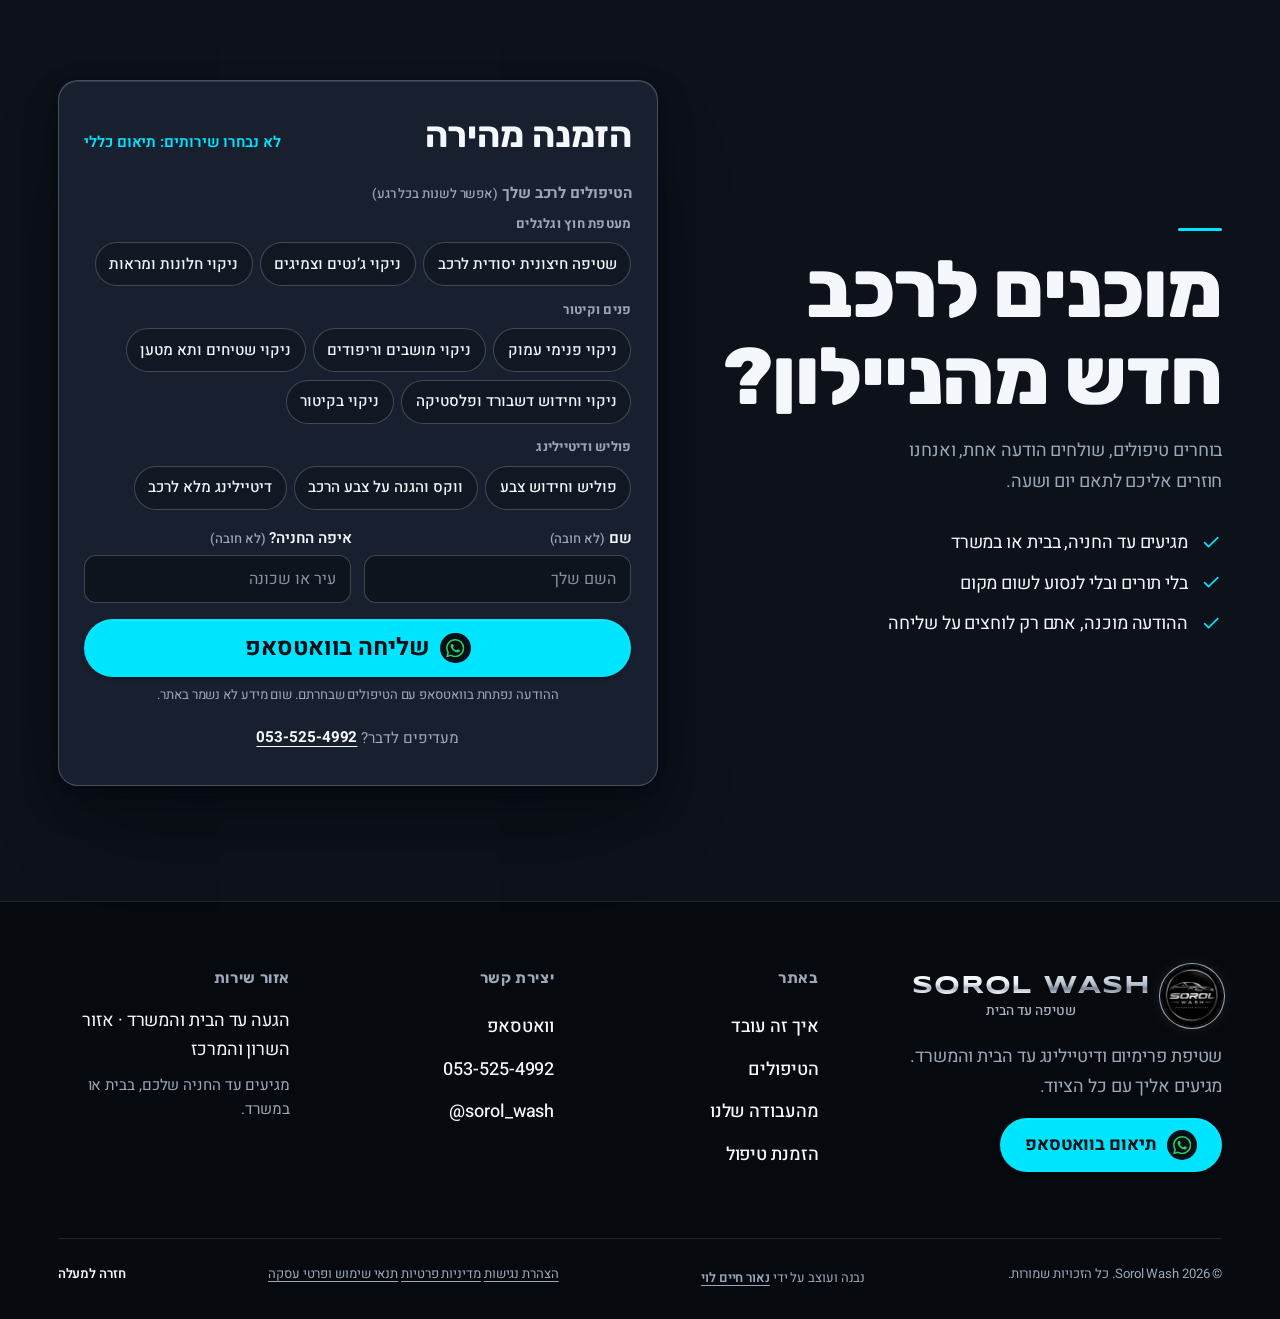
==== commit 0898bd9d: "Act 4 plays by scroll: Suzuki wipe, Hyundai interior wipe, then the gallery - One pinned scene with " ====
--- a/scrollcraft/builds/sorol-wash/index.html
+++ b/scrollcraft/builds/sorol-wash/index.html
@@ -187,9 +187,10 @@
     </div>
   </section>
 
-  <!-- ACT 4a · THE PROOF: a normal section. The wipe plays itself once, then it is yours to drag. -->
-  <section id="proof" class="proof section--night" data-sc-act="flow" aria-label="לפני ואחרי">
-    <div class="sc-wrap">
+    <!-- ACT 4 · THE PEAK: one pinned scene. Scroll plays: Suzuki before to after, Hyundai interior before to after, then the gallery slides by. -->
+  <section id="peak" class="peak section--night" data-sc-act="pin" data-sc-span="3.4">
+    <div data-sc-stage id="peakStage">
+      <div class="peak__phase peak__phase--wipe" id="phaseWipe">
       <div class="ba">
       <div class="ba__copy">
         <h2 class="sc-display">הוכחה, לא הבטחה.</h2>
@@ -214,12 +215,7 @@
         </button>
       </div>
     </div>
-    </div>
-  </section>
-
-  <!-- ACT 4b · THE WORK: pinned. Scrolling slides the gallery sideways from the first pixel to the last. -->
-  <section id="peak" class="peak section--night" data-sc-act="pin" data-sc-span="3">
-    <div data-sc-stage id="peakStage">
+      </div>
       <div class="peak__phase peak__phase--rail" id="phaseRail">
         <div class="rail-viewport" id="railViewport">
           <div class="rail" id="rail">
--- a/scrollcraft/builds/sorol-wash/sorol.css
+++ b/scrollcraft/builds/sorol-wash/sorol.css
@@ -344,7 +344,7 @@
   padding: calc(var(--sc-bar-h) + 1rem) var(--sc-gutter) calc(var(--docket-h) + 1.25rem + env(safe-area-inset-bottom, 0px));
   will-change: opacity, transform;
 }
-.peak__phase--rail { padding-inline: 0; }
+.peak__phase--rail { padding-inline: 0; opacity: 0; visibility: hidden; pointer-events: none; }
 
 .ba { display: grid; grid-template-columns: minmax(16rem, 26rem) auto; gap: var(--sc-8); justify-content: center; align-items: center; }
 .ba__copy h2 { font-size: var(--sc-t-2xl); }
@@ -578,7 +578,7 @@
     position: relative; inset: auto; opacity: 1 !important; visibility: visible !important;
     pointer-events: auto !important; transform: none !important; padding-block: var(--sc-8);
   }
-  .peak__phase--rail { padding-inline: 0; }
+  .peak__phase--rail { padding-inline: 0; opacity: 0; visibility: hidden; pointer-events: none; }
   .rail-viewport { overflow-x: auto; overflow-y: hidden; overscroll-behavior-x: contain; scroll-snap-type: x proximity; }
   .rail { transform: none !important; }
   .rail > * { scroll-snap-align: center; }
@@ -613,19 +613,13 @@
 .foot__credit a:hover { color: var(--sc-accent); }
 @media (max-width: 520px) { .tabs { display: grid; grid-template-columns: 1fr 1fr; } }
 
-/* act 4a: a plain section now, sized to one screen with room for the docket */
-.proof {
-  min-height: 100svh; display: flex; align-items: center;
-  padding-block: calc(var(--sc-bar-h) + var(--sc-2)) calc(var(--docket-h) + var(--sc-3) + env(safe-area-inset-bottom, 0px));
-}
-.proof .sc-wrap { display: flex; justify-content: center; }
 /* act 4b: tell the visitor what the scroll is doing */
 .rail-meta { display: flex; flex-direction: column; align-items: center; gap: 0.8rem; margin-top: var(--sc-5); padding-inline: var(--sc-gutter); }
 .rail-hint { font-size: var(--sc-t-sm); color: var(--sc-ink-soft); transition: opacity 0.5s var(--sc-ease-out); }
 [data-sc-stage][data-moving="true"] .rail-hint { opacity: 0; }
 .rail-progress { width: min(18rem, 60vw); height: 3px; border-radius: 2px; background: rgba(244, 247, 251, 0.16); overflow: hidden; }
 .rail-progress__bar { display: block; height: 100%; background: var(--sc-accent); transform-origin: right center; transform: scaleX(0); }
-@media (prefers-reduced-motion: reduce) { .rail-meta { display: none; } .proof { min-height: 0; } }
+@media (prefers-reduced-motion: reduce) { .rail-meta { display: none; } }
 
 /* phones: the before/after frame takes the full width, 4:5, so the change reads at a glance */
 @media (orientation: portrait) and (max-width: 860px) {
@@ -636,3 +630,10 @@
   .tabs { display: grid; grid-template-columns: repeat(2, 1fr); gap: 0.4rem; }
   .tab { font-size: 0.78rem; padding-inline: 0.3rem; min-height: 2.75rem; line-height: 1.25; }
 }
+
+/* the wipe phase sits in the pinned stage: tight above and below so the result is the star */
+.peak__phase--wipe { padding-block: calc(var(--sc-bar-h) + 0.5rem) calc(var(--docket-h) + 0.75rem + env(safe-area-inset-bottom, 0px)); }
+.ba-frame { will-change: opacity; }
+@media (orientation: portrait) and (max-width: 860px) {
+  .ba-frame { width: min(calc(100vw - 2 * var(--sc-gutter)), 34rem, calc(var(--avail) * 0.8)); }
+}
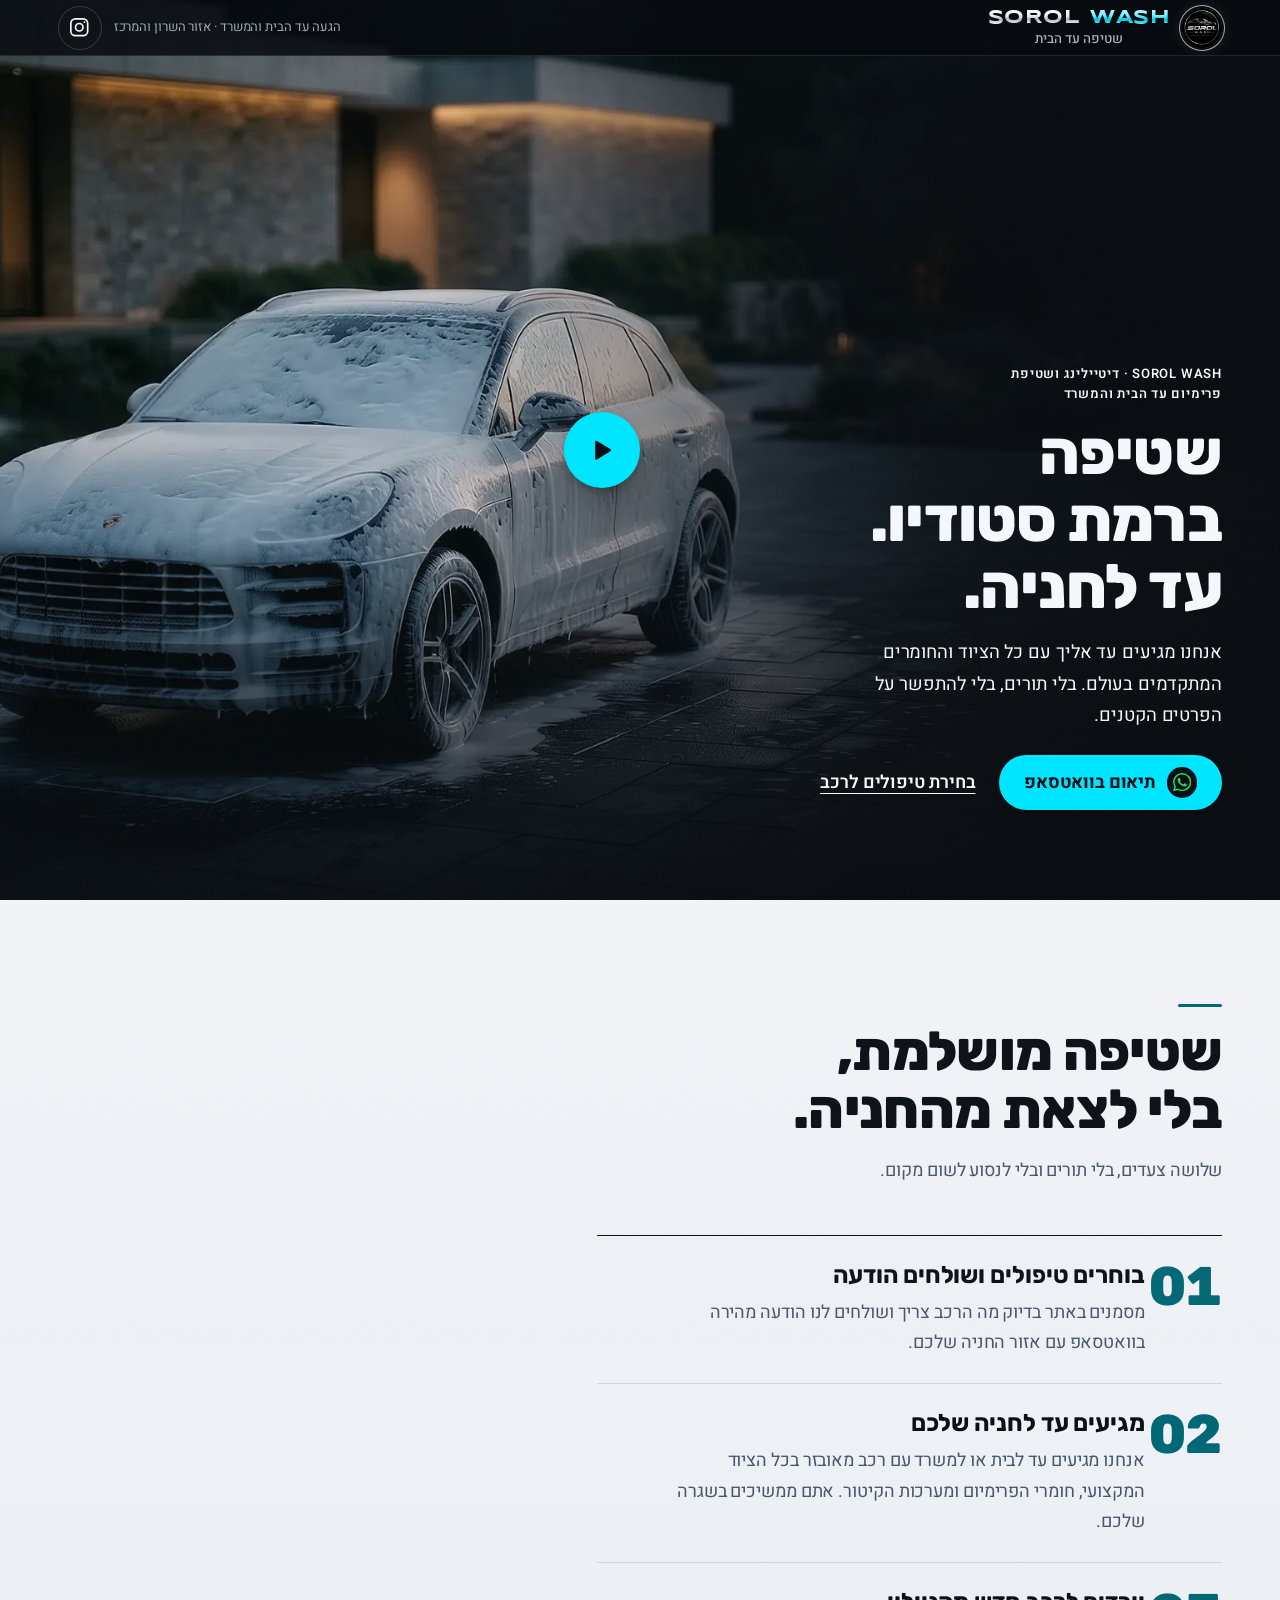
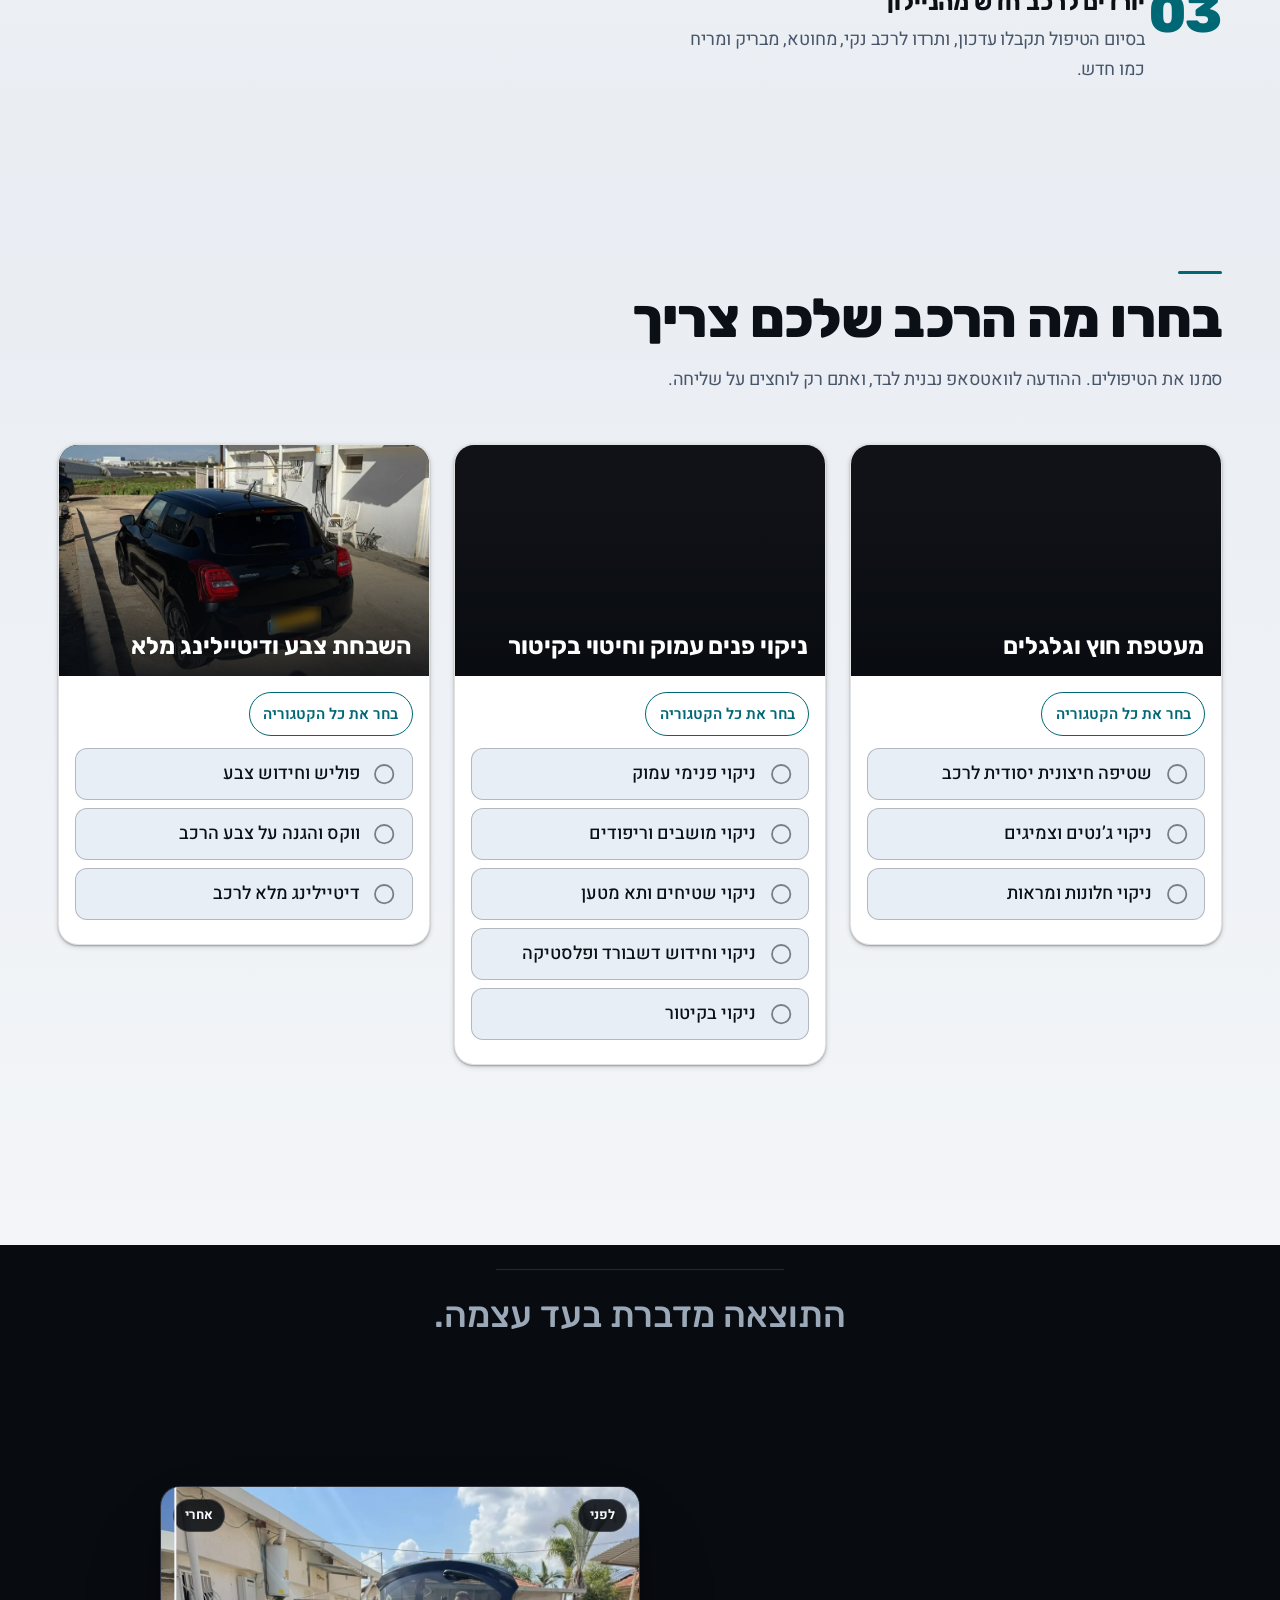
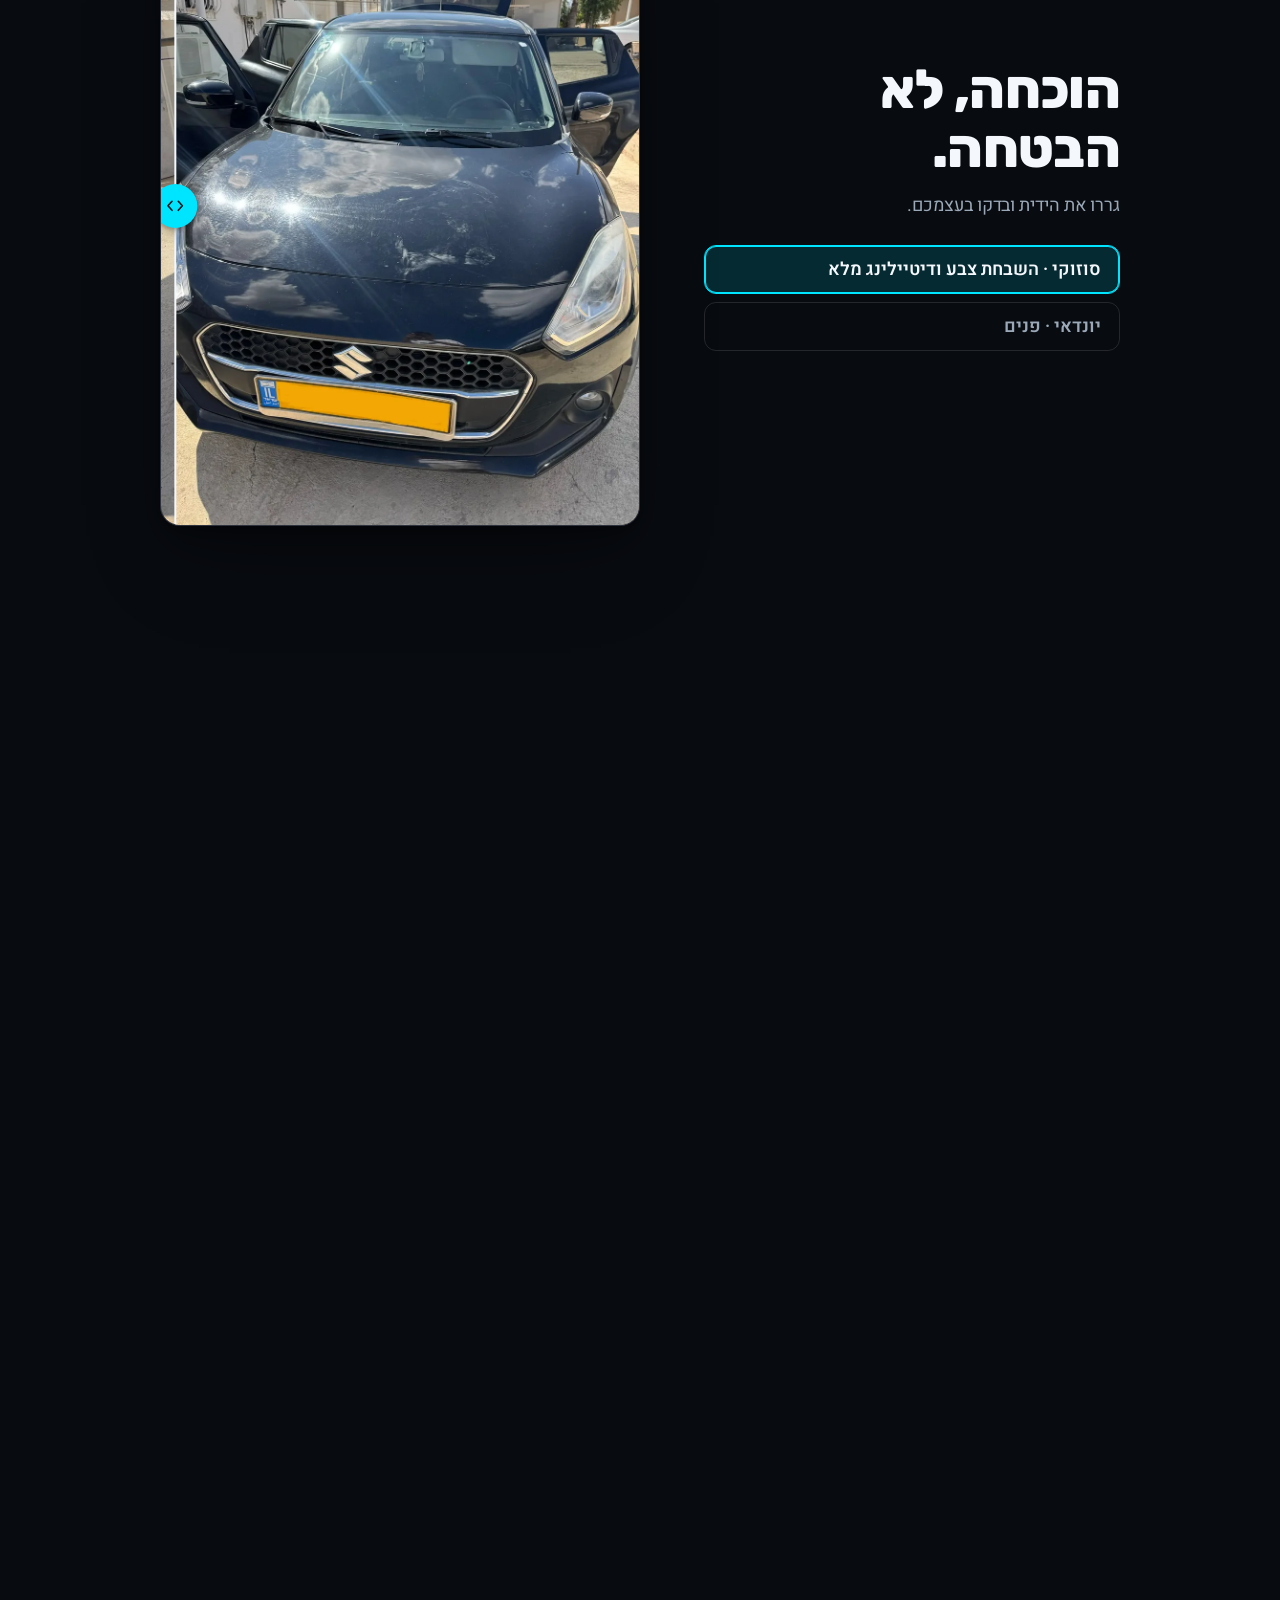
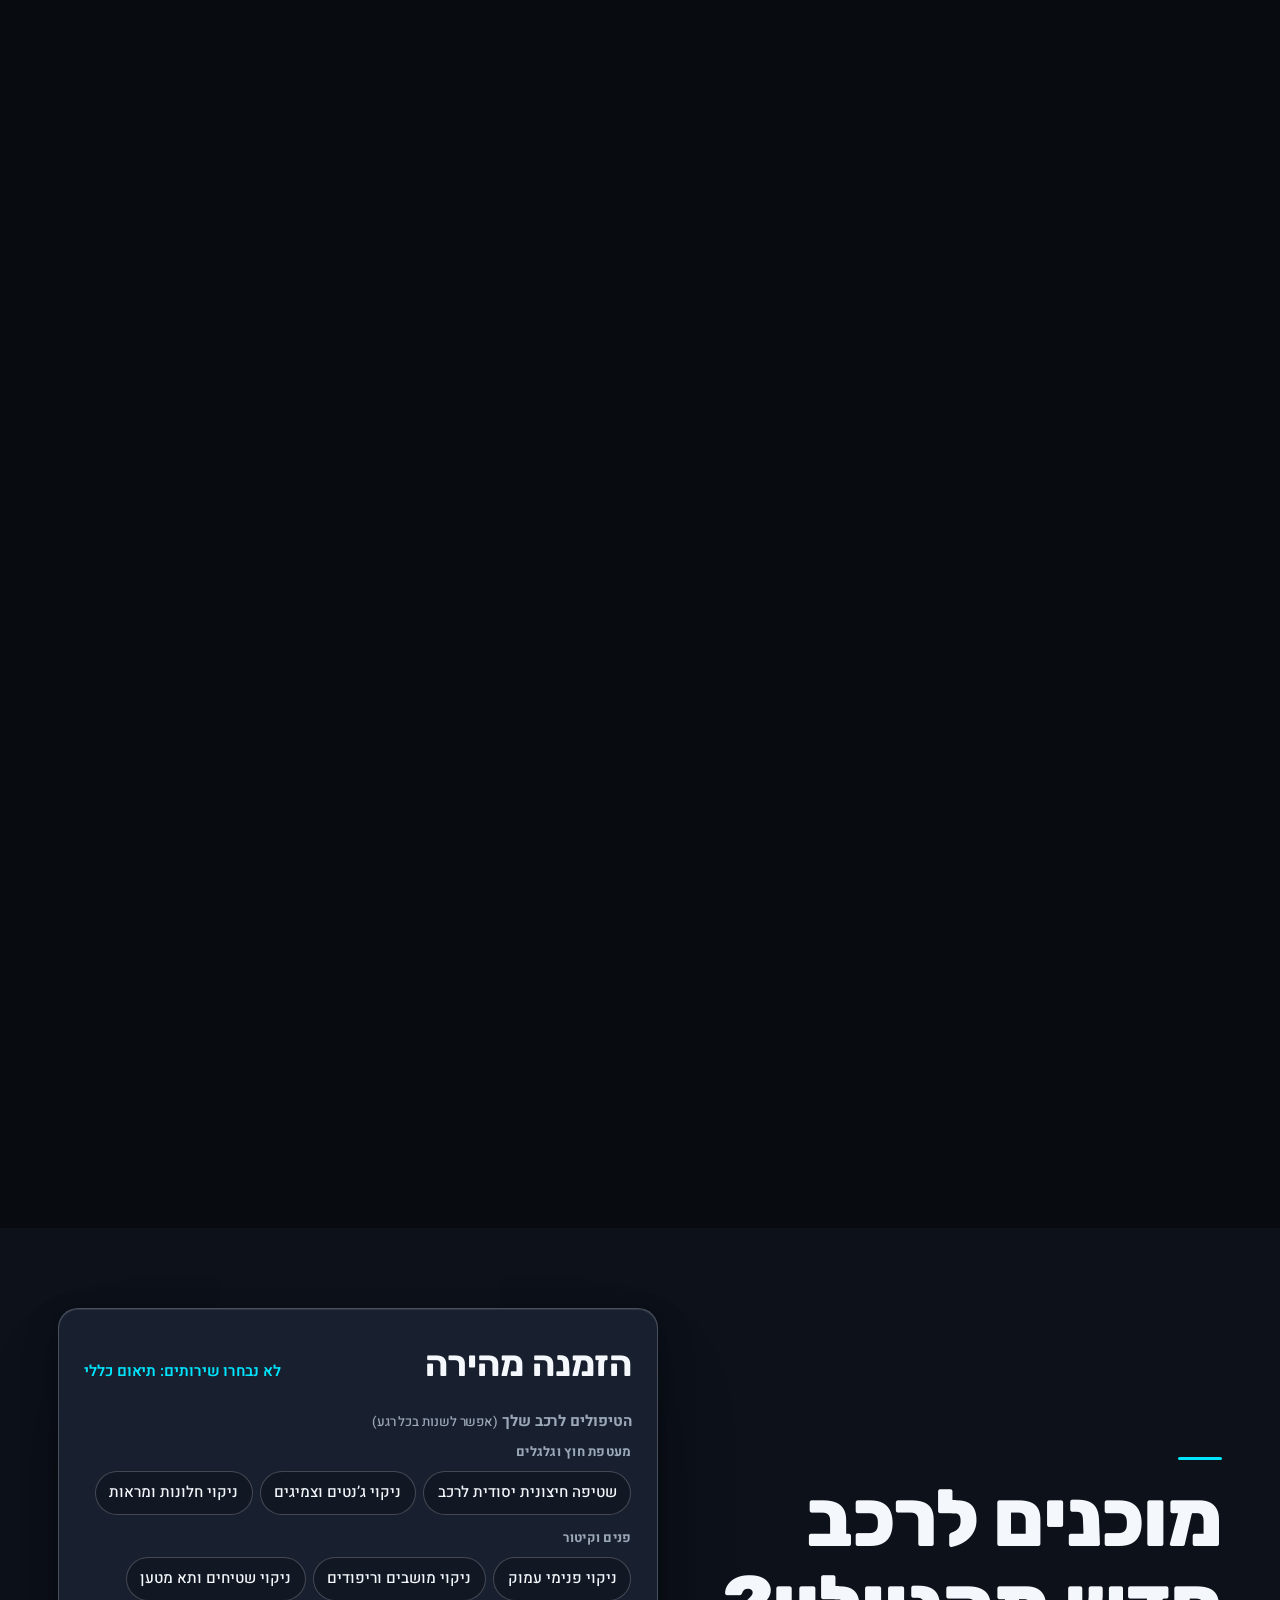
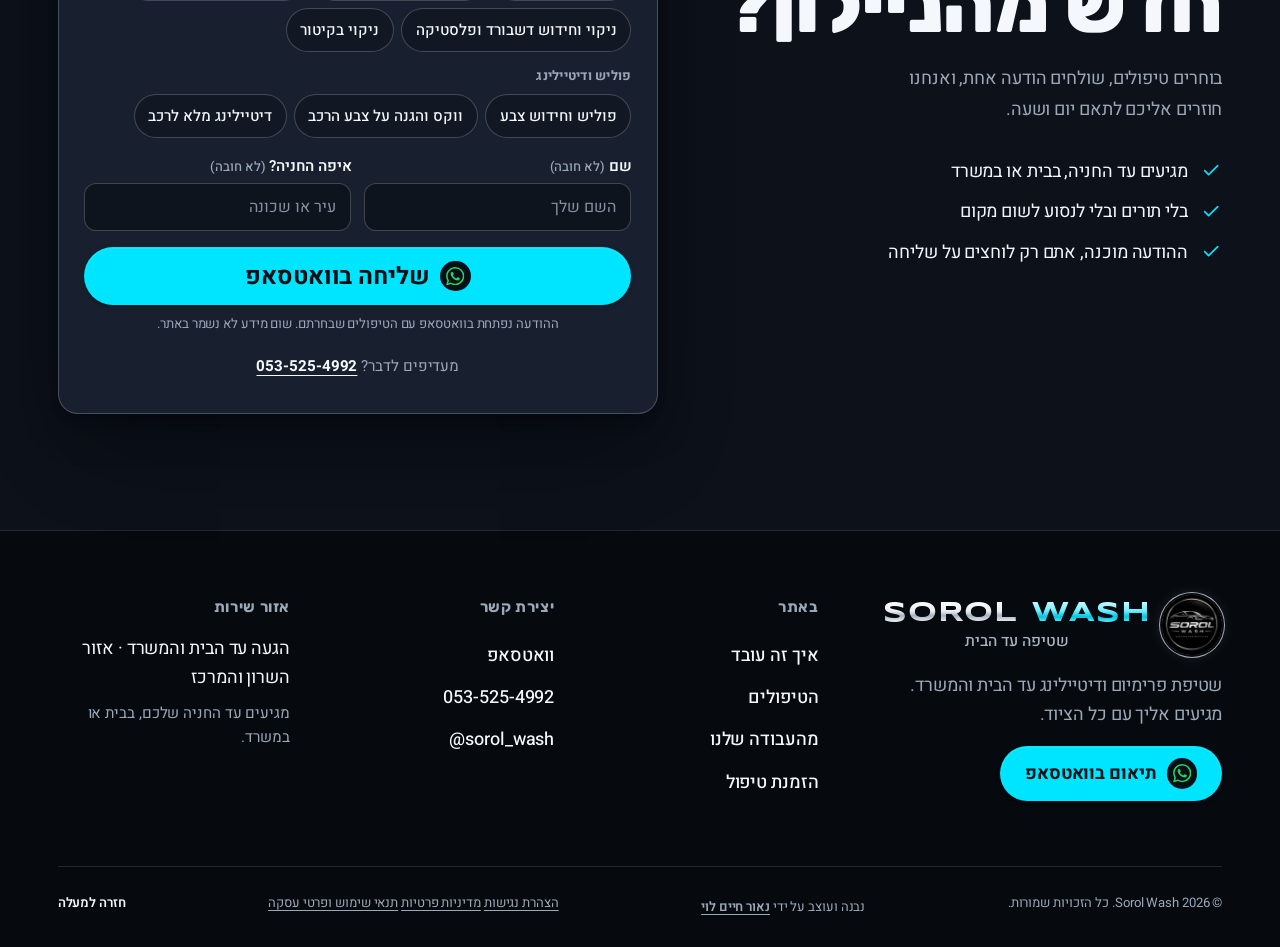
==== commit 15c7cc35: "Fix font flash on reload; cyan WASH, bigger name; tighter interlude; bigger phone frame and text - P" ====
--- a/scrollcraft/builds/sorol-wash/index.html
+++ b/scrollcraft/builds/sorol-wash/index.html
@@ -7,13 +7,31 @@
 <title>Sorol Wash | שטיפת פרימיום ודיטיילינג עד הבית והמשרד</title>
 <meta name="description" content="Sorol Wash מגיעים עד החניה שלך עם כל הציוד המקצועי: שטיפה, ניקוי פנים, קיטור, פוליש ודיטיילינג מלא. בוחרים טיפולים ושולחים הודעה בוואטסאפ.">
 <link rel="icon" href="assets/logo.webp" type="image/webp">
+<link rel="preload" href="fonts/syncopate-latin-700.woff2" as="font" type="font/woff2" crossorigin>
 <link rel="preload" href="fonts/rubik-hebrew.woff2" as="font" type="font/woff2" crossorigin>
 <link rel="preload" href="fonts/heebo-hebrew.woff2" as="font" type="font/woff2" crossorigin>
+<link rel="preload" href="fonts/rubik-latin.woff2" as="font" type="font/woff2" crossorigin>
+<link rel="preload" href="fonts/heebo-latin.woff2" as="font" type="font/woff2" crossorigin>
 <link rel="preload" as="image" href="assets/hero-poster-portrait.webp?v=3" media="(orientation: portrait)" fetchpriority="high">
 <link rel="preload" as="image" href="assets/hero-poster-landscape.webp?v=3" media="(orientation: landscape)" fetchpriority="high">
 <link rel="stylesheet" href="fonts/fonts.css">
 <link rel="stylesheet" href="scrollcraft.css">
 <link rel="stylesheet" href="sorol.css">
+<script>
+/* Show the page once, in its final fonts: no flash of fallback text, no jump when the fonts arrive. Failsafe after 2.5s. */
+(function () {
+  var d = document.documentElement; d.classList.add('fonts-pending');
+  function done() { d.classList.remove('fonts-pending'); }
+  if (!document.fonts || !document.fonts.load) { done(); return; }
+  var t = setTimeout(done, 2500);
+  Promise.all([
+    document.fonts.load('700 1em Syncopate', 'SOROL'),
+    document.fonts.load('400 1em Heebo', 'א'), document.fonts.load('700 1em Heebo', 'א'),
+    document.fonts.load('500 1em Rubik', 'א'), document.fonts.load('800 1em Rubik', 'א'),
+    document.fonts.load('400 1em Heebo', 'a'), document.fonts.load('800 1em Rubik', 'a')
+  ]).then(function () { clearTimeout(t); done(); }, done);
+})();
+</script>
 </head>
 <body>
 
--- a/scrollcraft/builds/sorol-wash/fonts/fonts.css
+++ b/scrollcraft/builds/sorol-wash/fonts/fonts.css
@@ -4,5 +4,4 @@
 @font-face { font-family: 'Rubik'; font-style: normal; font-weight: 500 800; font-display: swap; src: url('rubik-hebrew.woff2') format('woff2'); unicode-range: U+0307-0308, U+0590-05FF, U+200C-2010, U+20AA, U+25CC, U+FB1D-FB4F; }
 @font-face { font-family: 'Rubik'; font-style: normal; font-weight: 500 800; font-display: swap; src: url('rubik-latin.woff2') format('woff2'); unicode-range: U+0000-00FF, U+0131, U+0152-0153, U+02BB-02BC, U+02C6, U+02DA, U+02DC, U+0304, U+0308, U+0329, U+2000-206F, U+20AC, U+2122, U+2191, U+2193, U+2212, U+2215, U+FEFF, U+FFFD; }
 /* wordmark only (SIL OFL) */
-@font-face { font-family: 'Syncopate'; font-style: normal; font-weight: 400; font-display: swap; src: url('syncopate-latin-400.woff2') format('woff2'); unicode-range: U+0000-00FF, U+0131, U+0152-0153, U+02BB-02BC, U+02C6, U+02DA, U+02DC, U+0304, U+0308, U+0329, U+2000-206F, U+20AC, U+2122, U+2191, U+2193, U+2212, U+2215, U+FEFF, U+FFFD; }
-@font-face { font-family: 'Syncopate'; font-style: normal; font-weight: 700; font-display: swap; src: url('syncopate-latin-700.woff2') format('woff2'); unicode-range: U+0000-00FF, U+0131, U+0152-0153, U+02BB-02BC, U+02C6, U+02DA, U+02DC, U+0304, U+0308, U+0329, U+2000-206F, U+20AC, U+2122, U+2191, U+2193, U+2212, U+2215, U+FEFF, U+FFFD; }
+@font-face { font-family: 'Syncopate'; font-style: normal; font-weight: 700; font-display: block; src: url('syncopate-latin-700.woff2') format('woff2'); unicode-range: U+0000-00FF, U+0131, U+0152-0153, U+02BB-02BC, U+02C6, U+02DA, U+02DC, U+0304, U+0308, U+0329, U+2000-206F, U+20AC, U+2122, U+2191, U+2193, U+2212, U+2215, U+FEFF, U+FFFD; }
--- a/scrollcraft/builds/sorol-wash/sorol.css
+++ b/scrollcraft/builds/sorol-wash/sorol.css
@@ -125,19 +125,20 @@
 /* SOROL WASH on one line, crisp chrome gradient (no skew or filter, which blurred the clipped text). */
 .brand__name {
   display: flex; align-items: baseline; justify-content: center; gap: 0.5em; text-transform: uppercase;
-  font-family: 'Syncopate', var(--sc-font-display), sans-serif; font-size: 1rem; font-weight: 700; letter-spacing: 0.03em;
+  font-family: 'Syncopate', var(--sc-font-display), sans-serif; font-size: 1.2rem; font-weight: 700; letter-spacing: 0.03em;
 }
 .brand__name i, .brand__name b {
   font-style: normal; font-weight: 700; display: inline-block;
   -webkit-background-clip: text; background-clip: text; -webkit-text-fill-color: transparent;
 }
 .brand__name i { background-image: linear-gradient(180deg, #FFFFFF 0%, #E8EDF3 40%, #A7B2BF 56%, #F3F6FA 80%, #C5CDD7 100%); color: #E2E7EE; }
-.brand__name b { background-image: linear-gradient(180deg, #E4E9EF 0%, #B3BDC9 42%, #7C8897 58%, #C9D1DA 84%, #A2ADBB 100%); color: #B8C2CE; }
-.brand__tag { font-size: 0.7rem; font-weight: 500; letter-spacing: 0; direction: rtl; text-align: center; color: #A9B4C1; }
+.brand__name b { background-image: linear-gradient(180deg, #D6FBFF 0%, #6FEFFF 38%, #00C4DE 60%, #7AF2FF 84%, #19D6EE 100%); color: #3DE8FF; }
+.brand__tag { font-size: 0.84rem; font-weight: 500; letter-spacing: 0; direction: rtl; text-align: center; color: #A9B4C1; }
 .brand--lg img { width: 3.75rem; height: 3.75rem; }
-.brand--lg .brand__name { font-size: 1.55rem; }
-.brand--lg .brand__tag { font-size: 0.86rem; }
-@media (max-width: 380px) { .brand__tag { display: none; } .brand__name { font-size: 0.98rem; } }
+.brand--lg .brand__name { font-size: 1.75rem; }
+.brand--lg .brand__tag { font-size: 0.98rem; }
+@media (max-width: 380px) { .brand__name { font-size: 1rem; } .brand__tag { font-size: 0.74rem; } .brand { gap: 0.55rem; } .brand img { width: 2.3rem; height: 2.3rem; } .site-bar { gap: 0.5rem; } }
+@media (max-width: 340px) { .brand__name { font-size: 0.9rem; letter-spacing: 0.01em; } }
 .site-bar__end { display: flex; align-items: center; gap: 0.75rem; }
 .site-bar__area { font-size: var(--sc-t-xs); color: #9BA8B8; }
 .icon-btn {
@@ -333,8 +334,8 @@
 @media (max-width: 699px) { .menu { grid-template-columns: 1fr; margin-top: var(--sc-6); } }
 
 /* ------------------------------------------------------------ interlude -- */
-.interlude { min-height: 55svh; display: grid; place-items: center; text-align: center; padding: var(--sc-8) var(--sc-gutter); }
-.interlude hr { width: min(18rem, 50vw); margin: 0 auto var(--sc-6); }
+.interlude { min-height: 0; display: grid; place-items: center; text-align: center; padding: var(--sc-5) var(--sc-gutter); }
+.interlude hr { width: min(18rem, 50vw); margin: 0 auto var(--sc-4); }
 .interlude p { font-family: var(--sc-font-display); font-weight: 500; font-size: var(--sc-t-xl); color: var(--sc-ink-soft); }
 
 /* ----------------------------------------------------- act 4: the peak -- */
@@ -637,3 +638,20 @@
 @media (orientation: portrait) and (max-width: 860px) {
   .ba-frame { width: min(calc(100vw - 2 * var(--sc-gutter)), 34rem, calc(var(--avail) * 0.8)); }
 }
+
+/* phones: slightly larger small text, and a bigger before/after frame (3:4, nearly edge to edge) */
+@media (max-width: 700px) { :root { --sc-t-xs: 0.88rem; --sc-t-sm: 1rem; } }
+@media (orientation: portrait) and (max-width: 860px) {
+  .ba-frame {
+    --avail: calc(100svh - 12.75rem - var(--docket-h) - env(safe-area-inset-bottom, 0px));
+    aspect-ratio: 3 / 4; width: min(calc(100vw - 1rem), 34rem, calc(var(--avail) * 0.75)); border-radius: var(--sc-r-md, 1rem);
+  }
+}
+@media (orientation: portrait) and (max-width: 860px) and (max-height: 700px) {
+  .ba-frame { --avail: calc(100svh - 10.15rem - var(--docket-h) - env(safe-area-inset-bottom, 0px)); }
+}
+
+/* fonts: hold the page back for a beat so text appears once, already in its final font */
+body { transition: opacity 0.28s ease; }
+html.fonts-pending body { opacity: 0; }
+@media (prefers-reduced-motion: reduce) { body { transition: none; } }
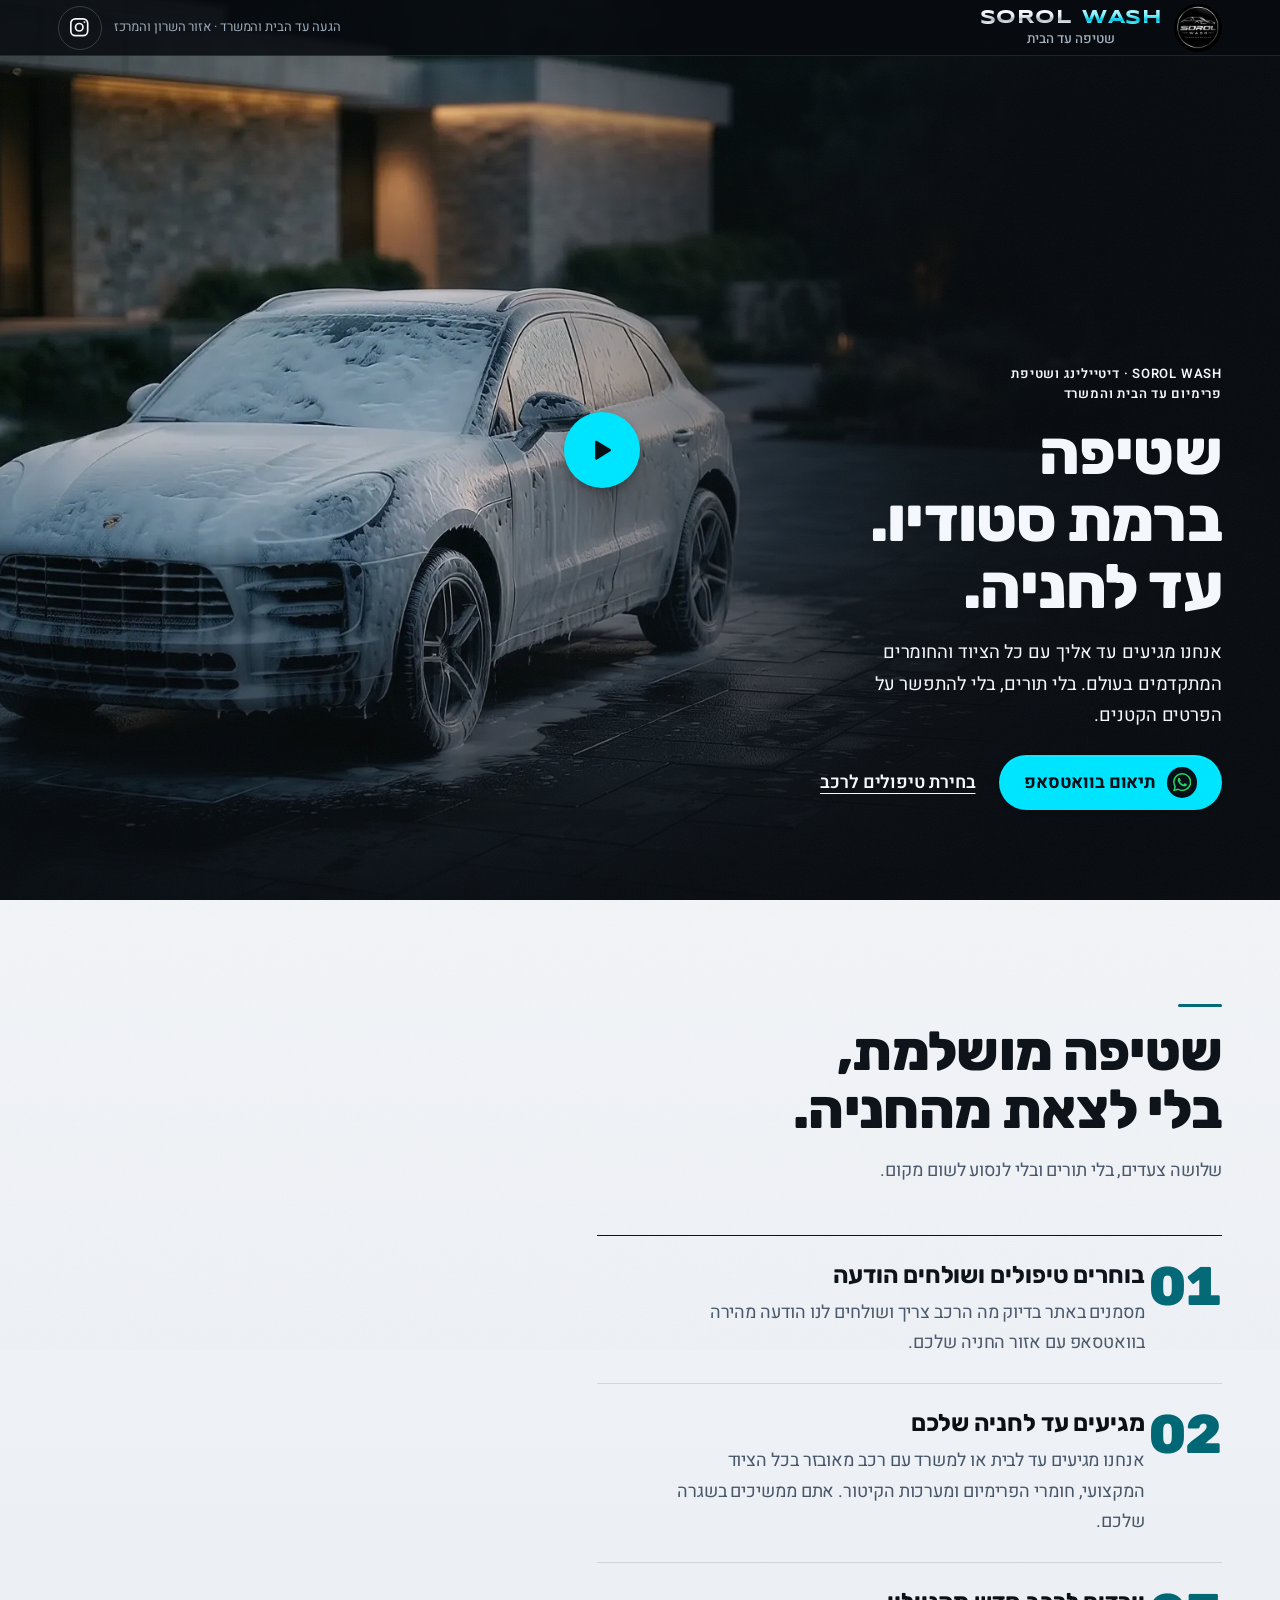
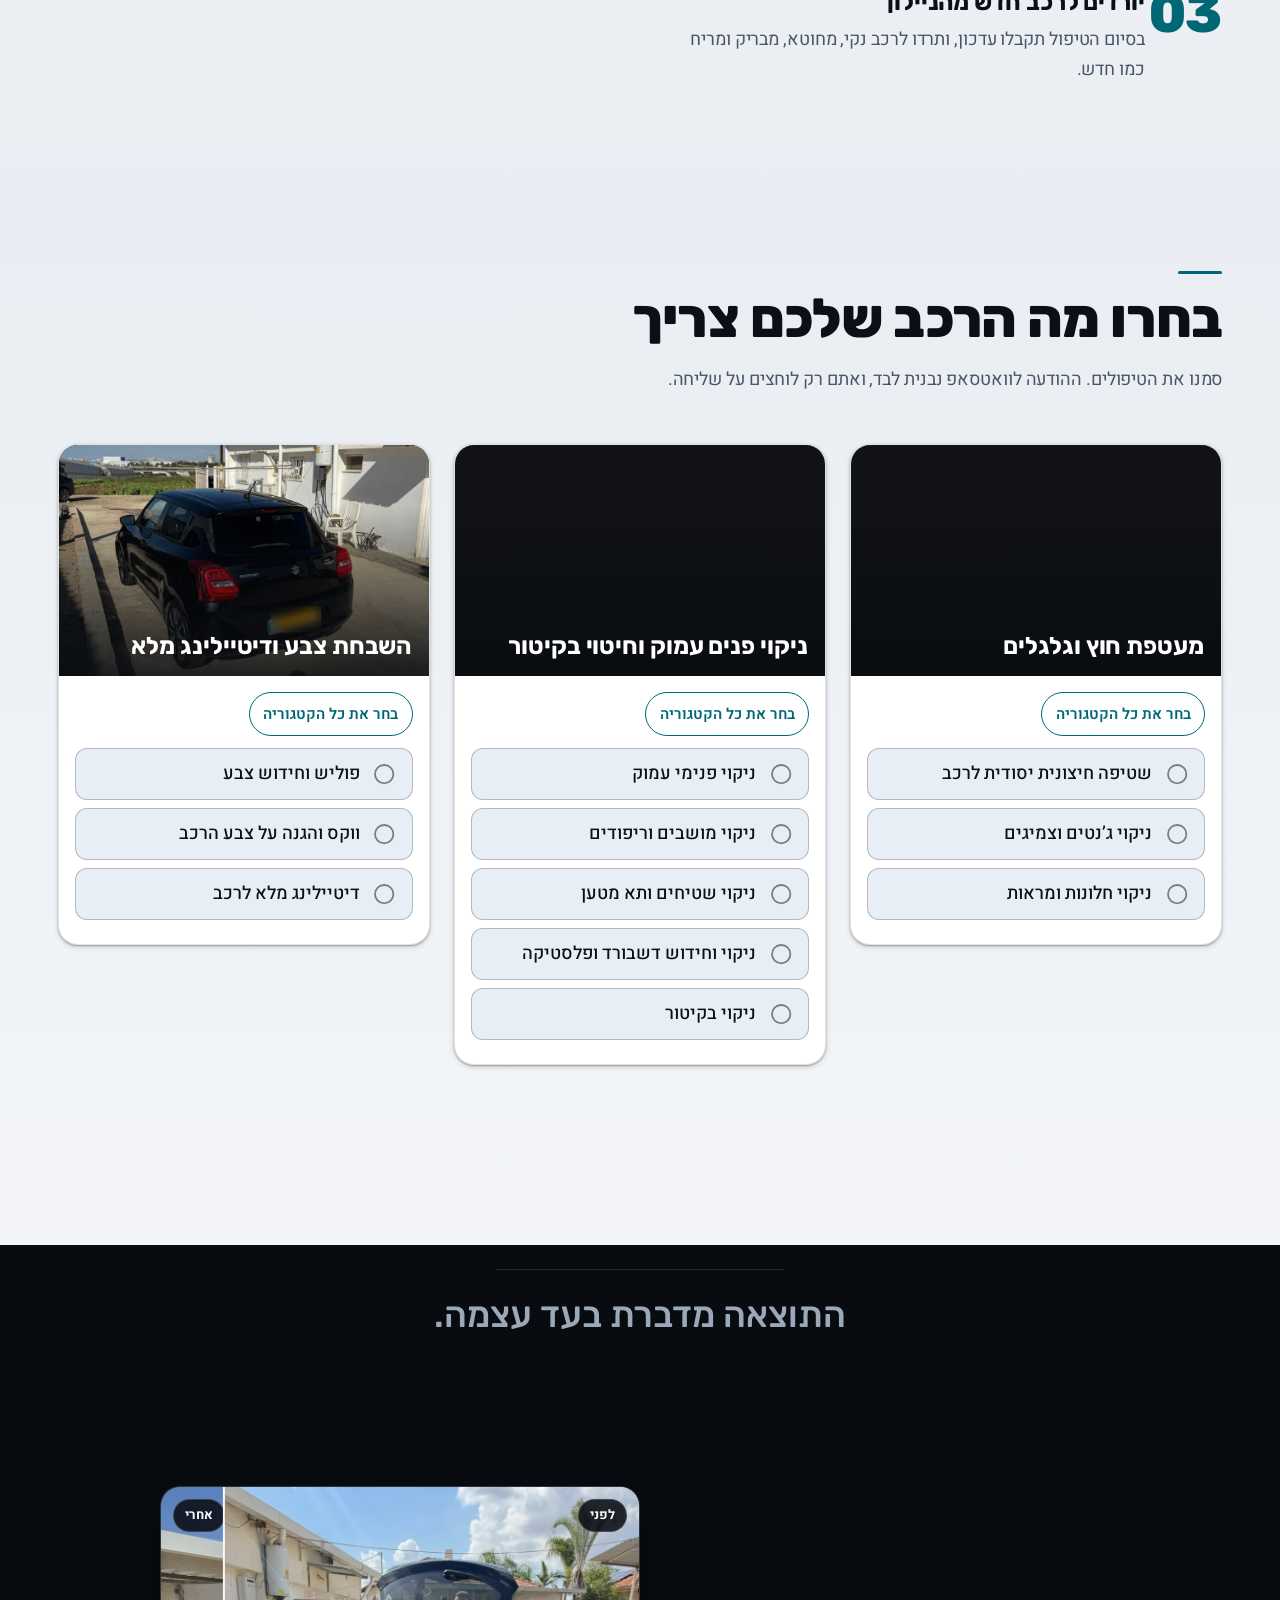
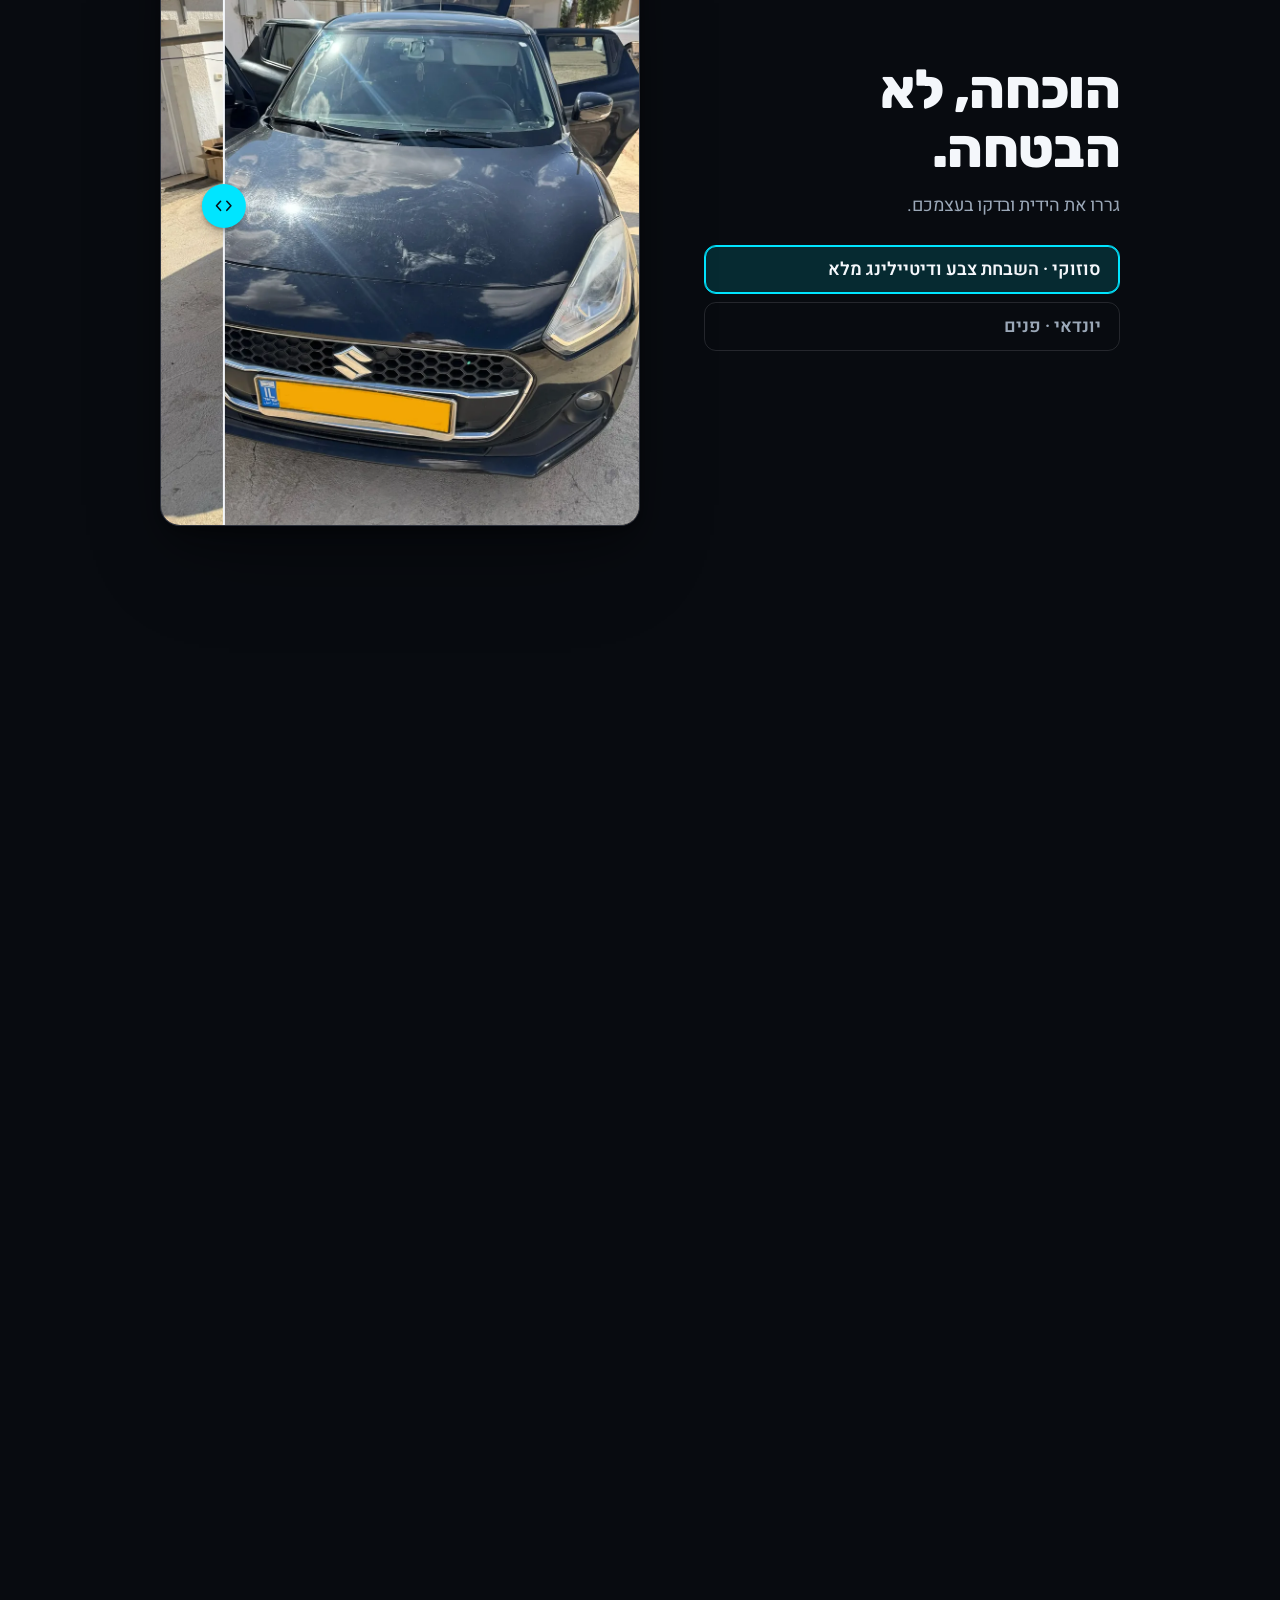
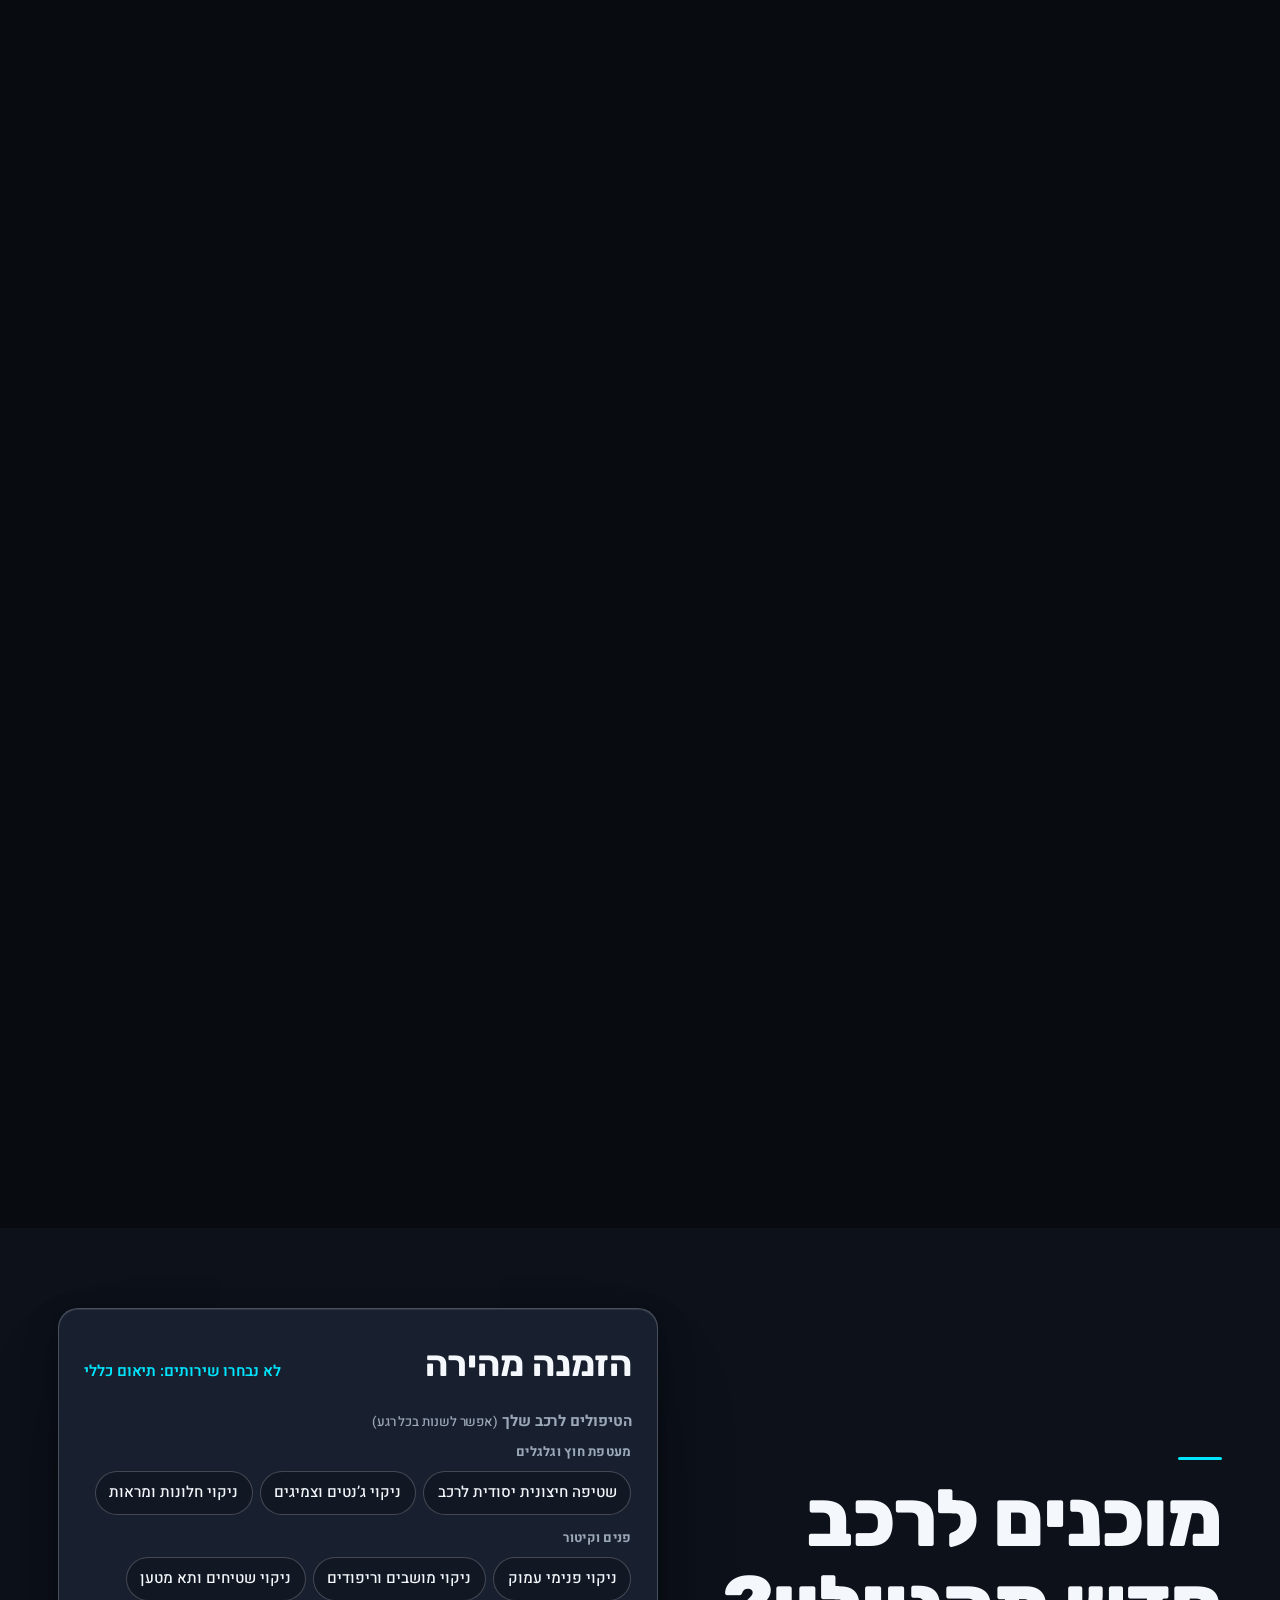
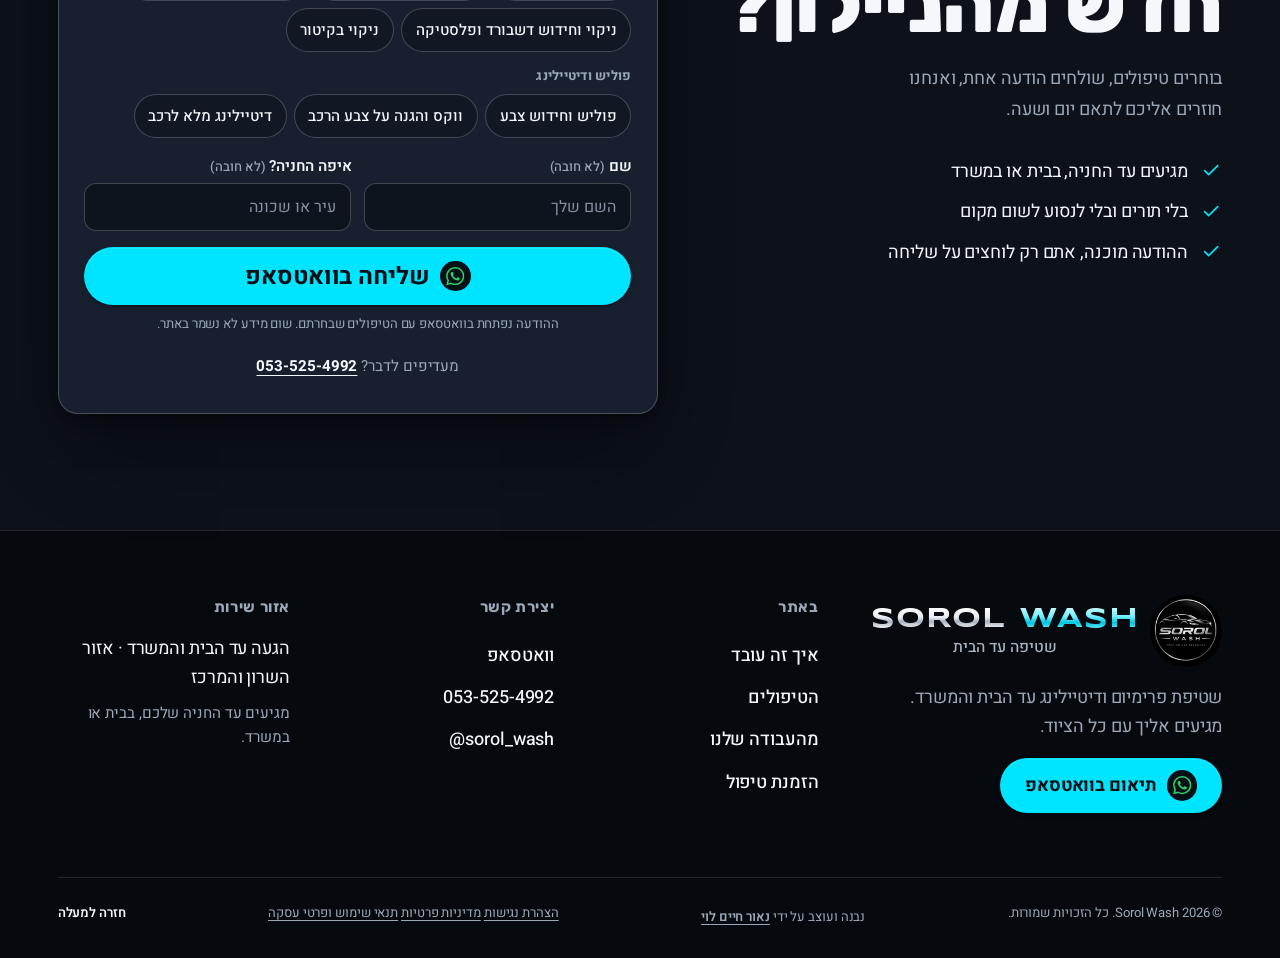
==== commit 8999878e: "Smoother, slower mobile scene; fix drag sticking and double-tap zoom; hero cue; bigger logo - Longer" ====
--- a/scrollcraft/builds/sorol-wash/index.html
+++ b/scrollcraft/builds/sorol-wash/index.html
@@ -41,6 +41,7 @@
   <symbol id="i-ig" viewBox="0 0 24 24"><rect x="3" y="3" width="18" height="18" rx="5"/><circle cx="12" cy="12" r="4"/><circle cx="17.5" cy="6.5" r="1" fill="currentColor" stroke="none"/></symbol>
   <symbol id="i-check" viewBox="0 0 24 24"><path d="M5 12.5l4.2 4.2L19 7"/></symbol>
   <symbol id="i-x" viewBox="0 0 20 20"><path d="M5 5l10 10M15 5L5 15"/></symbol>
+  <symbol id="i-chev" viewBox="0 0 24 24"><path d="M6 9.5l6 6 6-6"/></symbol>
   <symbol id="i-drag" viewBox="0 0 24 24"><path d="M8.5 7L4 12l4.5 5M15.5 7L20 12l-4.5 5"/></symbol>
 </svg>
 
@@ -97,6 +98,10 @@
         </a>
         <a class="link" href="#services">בחירת טיפולים לרכב</a>
       </div>
+      <a class="hero-cue" href="#how">
+        <span>גללו וראו איך זה עובד</span>
+        <svg class="ico ico--stroke" aria-hidden="true"><use href="#i-chev"/></svg>
+      </a>
     </div>
   </section>
 
@@ -395,6 +400,10 @@
 </aside>
 
 <script src="scrollcraft.js"></script>
+<script>
+/* Portrait phones get a longer scroll for the pinned scene, so the gallery glides by more slowly. */
+(function () { var s = document.getElementById('peak'); if (s && matchMedia('(max-width: 860px) and (orientation: portrait)').matches) s.setAttribute('data-sc-span', '4.2'); })();
+</script>
 <script>ScrollCraft.mount(document.body);</script>
 <script src="sorol.js"></script>
 </body>
--- a/scrollcraft/builds/sorol-wash/sorol.css
+++ b/scrollcraft/builds/sorol-wash/sorol.css
@@ -118,8 +118,7 @@
 }
 .brand { display: flex; align-items: center; gap: 0.75rem; text-decoration: none; color: inherit; }
 .brand img {
-  width: 2.5rem; height: 2.5rem; border-radius: 50%; flex: none;
-  box-shadow: 0 0 0 2px #080B10, 0 0 0 3px rgba(214, 222, 232, 0.75), 0 0 1rem rgba(214, 222, 232, 0.16);
+  width: 3rem; height: 3rem; border-radius: 50%; flex: none;
 }
 .brand__text { display: flex; flex-direction: column; align-items: stretch; gap: 0.36rem; line-height: 1; direction: ltr; }
 /* SOROL WASH on one line, crisp chrome gradient (no skew or filter, which blurred the clipped text). */
@@ -134,10 +133,10 @@
 .brand__name i { background-image: linear-gradient(180deg, #FFFFFF 0%, #E8EDF3 40%, #A7B2BF 56%, #F3F6FA 80%, #C5CDD7 100%); color: #E2E7EE; }
 .brand__name b { background-image: linear-gradient(180deg, #D6FBFF 0%, #6FEFFF 38%, #00C4DE 60%, #7AF2FF 84%, #19D6EE 100%); color: #3DE8FF; }
 .brand__tag { font-size: 0.84rem; font-weight: 500; letter-spacing: 0; direction: rtl; text-align: center; color: #A9B4C1; }
-.brand--lg img { width: 3.75rem; height: 3.75rem; }
+.brand--lg img { width: 4.5rem; height: 4.5rem; }
 .brand--lg .brand__name { font-size: 1.75rem; }
 .brand--lg .brand__tag { font-size: 0.98rem; }
-@media (max-width: 380px) { .brand__name { font-size: 1rem; } .brand__tag { font-size: 0.74rem; } .brand { gap: 0.55rem; } .brand img { width: 2.3rem; height: 2.3rem; } .site-bar { gap: 0.5rem; } }
+@media (max-width: 380px) { .brand__name { font-size: 1rem; } .brand__tag { font-size: 0.74rem; } .brand { gap: 0.55rem; } .brand img { width: 2.7rem; height: 2.7rem; } .site-bar { gap: 0.5rem; } }
 @media (max-width: 340px) { .brand__name { font-size: 0.9rem; letter-spacing: 0.01em; } }
 .site-bar__end { display: flex; align-items: center; gap: 0.75rem; }
 .site-bar__area { font-size: var(--sc-t-xs); color: #9BA8B8; }
@@ -212,7 +211,7 @@
 
 .hero-end {
   position: absolute; z-index: var(--sc-z-copy); inset-inline: var(--sc-gutter);
-  bottom: clamp(2rem, 9svh, 5.5rem); display: flex; flex-wrap: wrap; align-items: center; justify-content: center;
+  bottom: clamp(3.8rem, 12svh, 6.5rem); display: flex; flex-wrap: wrap; align-items: center; justify-content: center;
   gap: 0.25rem 1.5rem; opacity: 0; visibility: hidden; pointer-events: none; transform: translate3d(0, 12px, 0);
   transition: opacity 600ms var(--sc-ease-out), transform 600ms var(--sc-ease-out), visibility 0s linear 600ms;
 }
@@ -655,3 +654,25 @@
 body { transition: opacity 0.28s ease; }
 html.fonts-pending body { opacity: 0; }
 @media (prefers-reduced-motion: reduce) { body { transition: none; } }
+
+/* hero end state: a quiet nudge to keep scrolling */
+.hero-cue {
+  position: absolute; z-index: var(--sc-z-copy); inset-inline: 0; margin-inline: auto; width: fit-content;
+  bottom: calc(0.35rem + env(safe-area-inset-bottom, 0px)); min-height: 2.75rem; padding-inline: 0.75rem;
+  display: flex; align-items: center; gap: 0.45rem; color: var(--sc-ink); text-decoration: none;
+  font-size: var(--sc-t-sm); font-weight: 500; text-shadow: 0 1px 10px rgba(0, 0, 0, 0.75);
+  opacity: 0; visibility: hidden; pointer-events: none; transform: translate3d(0, 8px, 0);
+  transition: opacity 600ms var(--sc-ease-out), transform 600ms var(--sc-ease-out), visibility 0s linear 600ms;
+}
+.hero-cue .ico { width: 1.35rem; height: 1.35rem; color: var(--sc-accent); animation: heroCueBob 1.9s ease-in-out infinite; }
+.hero-stage[data-phase="end"] .hero-cue {
+  opacity: 1; visibility: visible; pointer-events: auto; transform: none;
+  transition: opacity 600ms var(--sc-ease-out) 700ms, transform 600ms var(--sc-ease-out) 700ms, visibility 0s linear 700ms;
+}
+@keyframes heroCueBob { 0%, 100% { transform: translateY(-2px); } 50% { transform: translateY(4px); } }
+@media (prefers-reduced-motion: reduce) { .hero-cue .ico { animation: none; } .hero-cue { transition-duration: 1ms !important; transition-delay: 0s !important; } }
+
+/* A quick double tap on a chip, pill or button must not zoom the page (pinch-zoom still works). */
+html { touch-action: manipulation; }
+a, button, label, summary, input, select, textarea, [role="tab"], [role="button"], [data-toggle], [data-id], [data-cat-toggle] { touch-action: manipulation; }
+.ba-frame, .ba-handle { touch-action: pan-y; }
